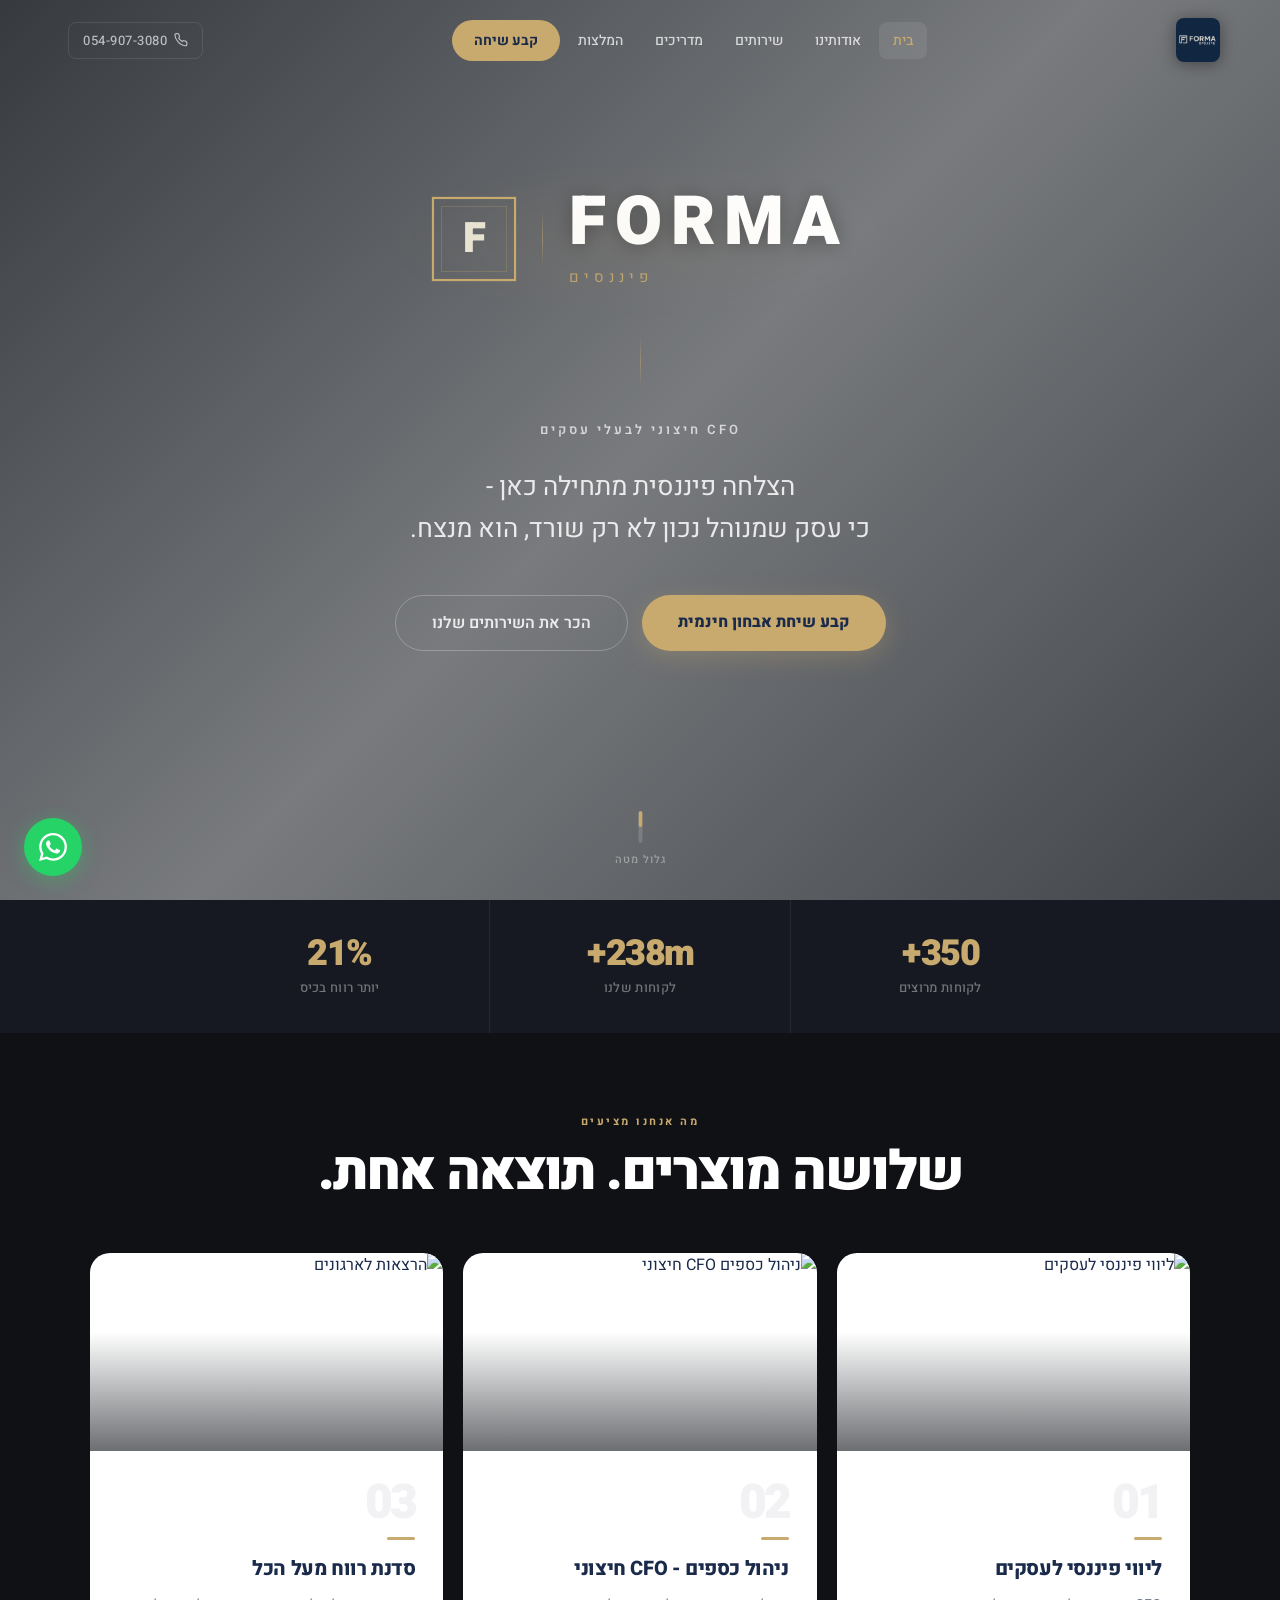
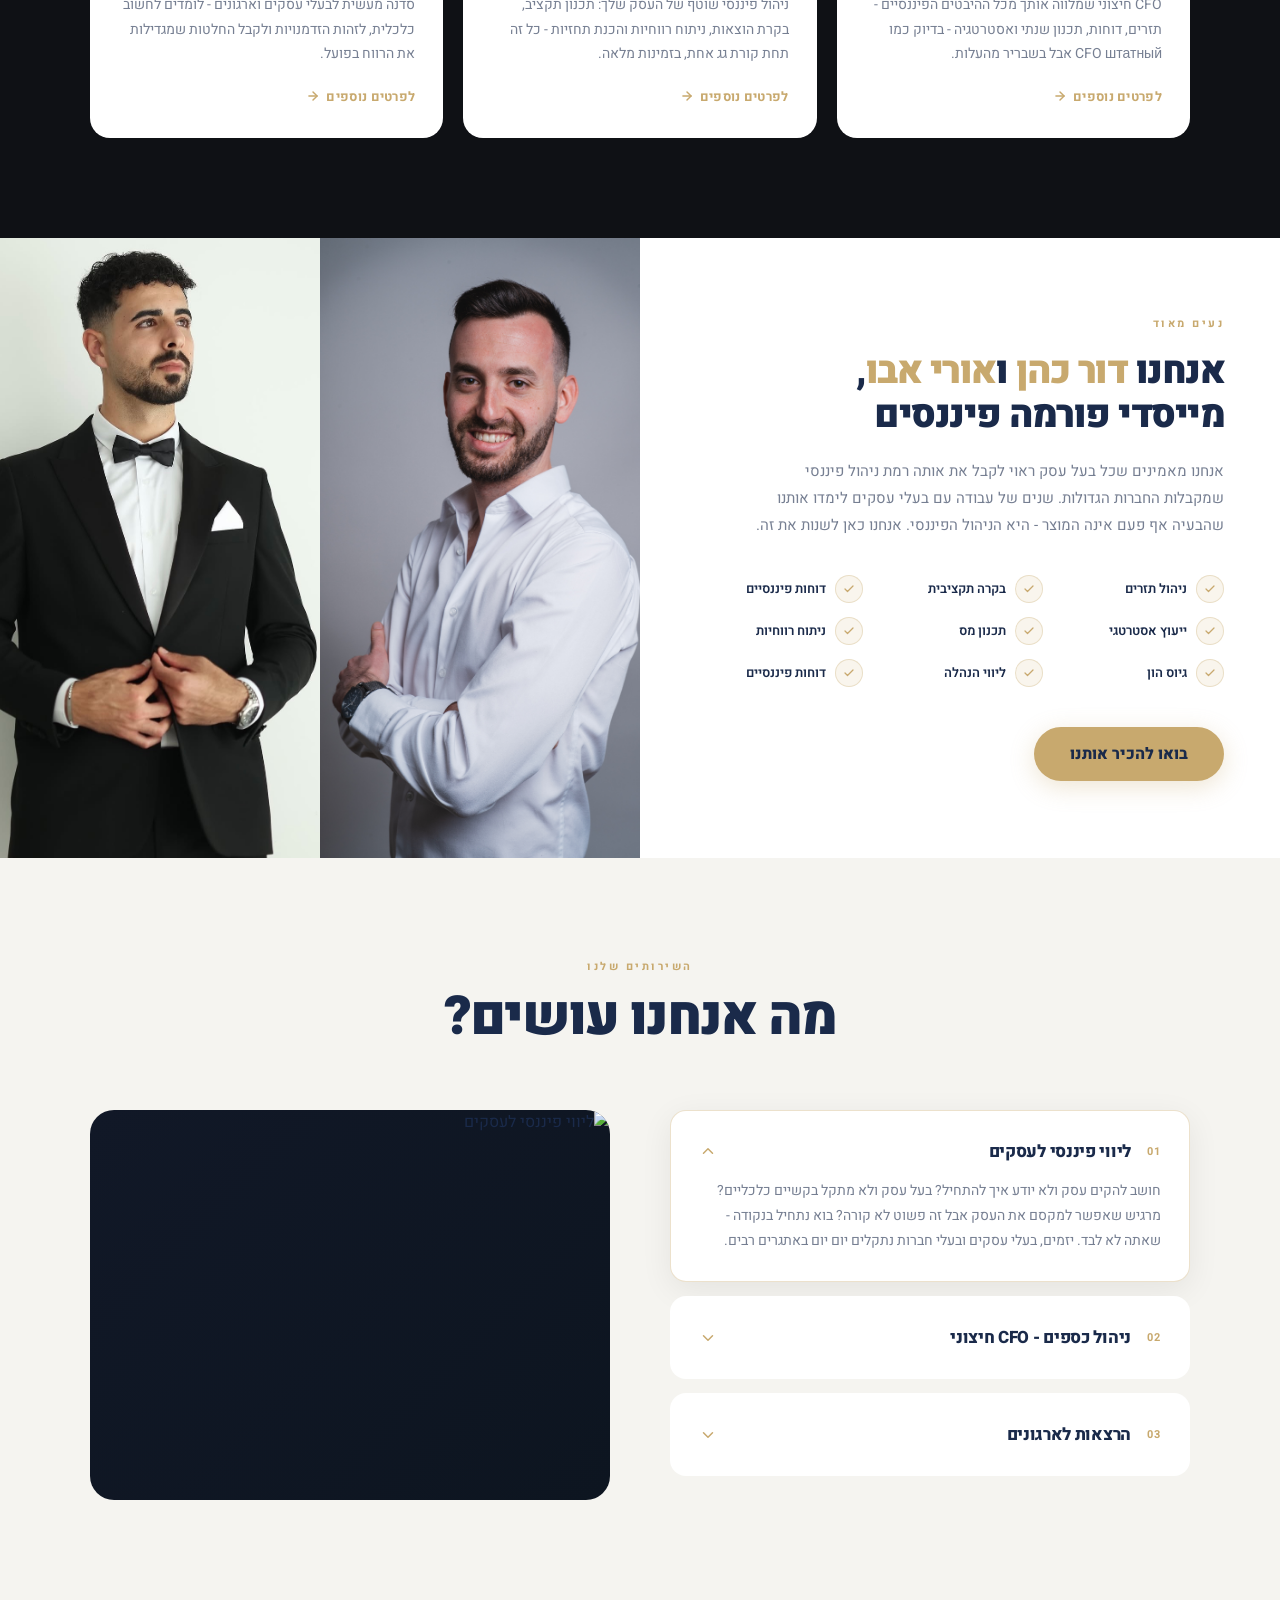
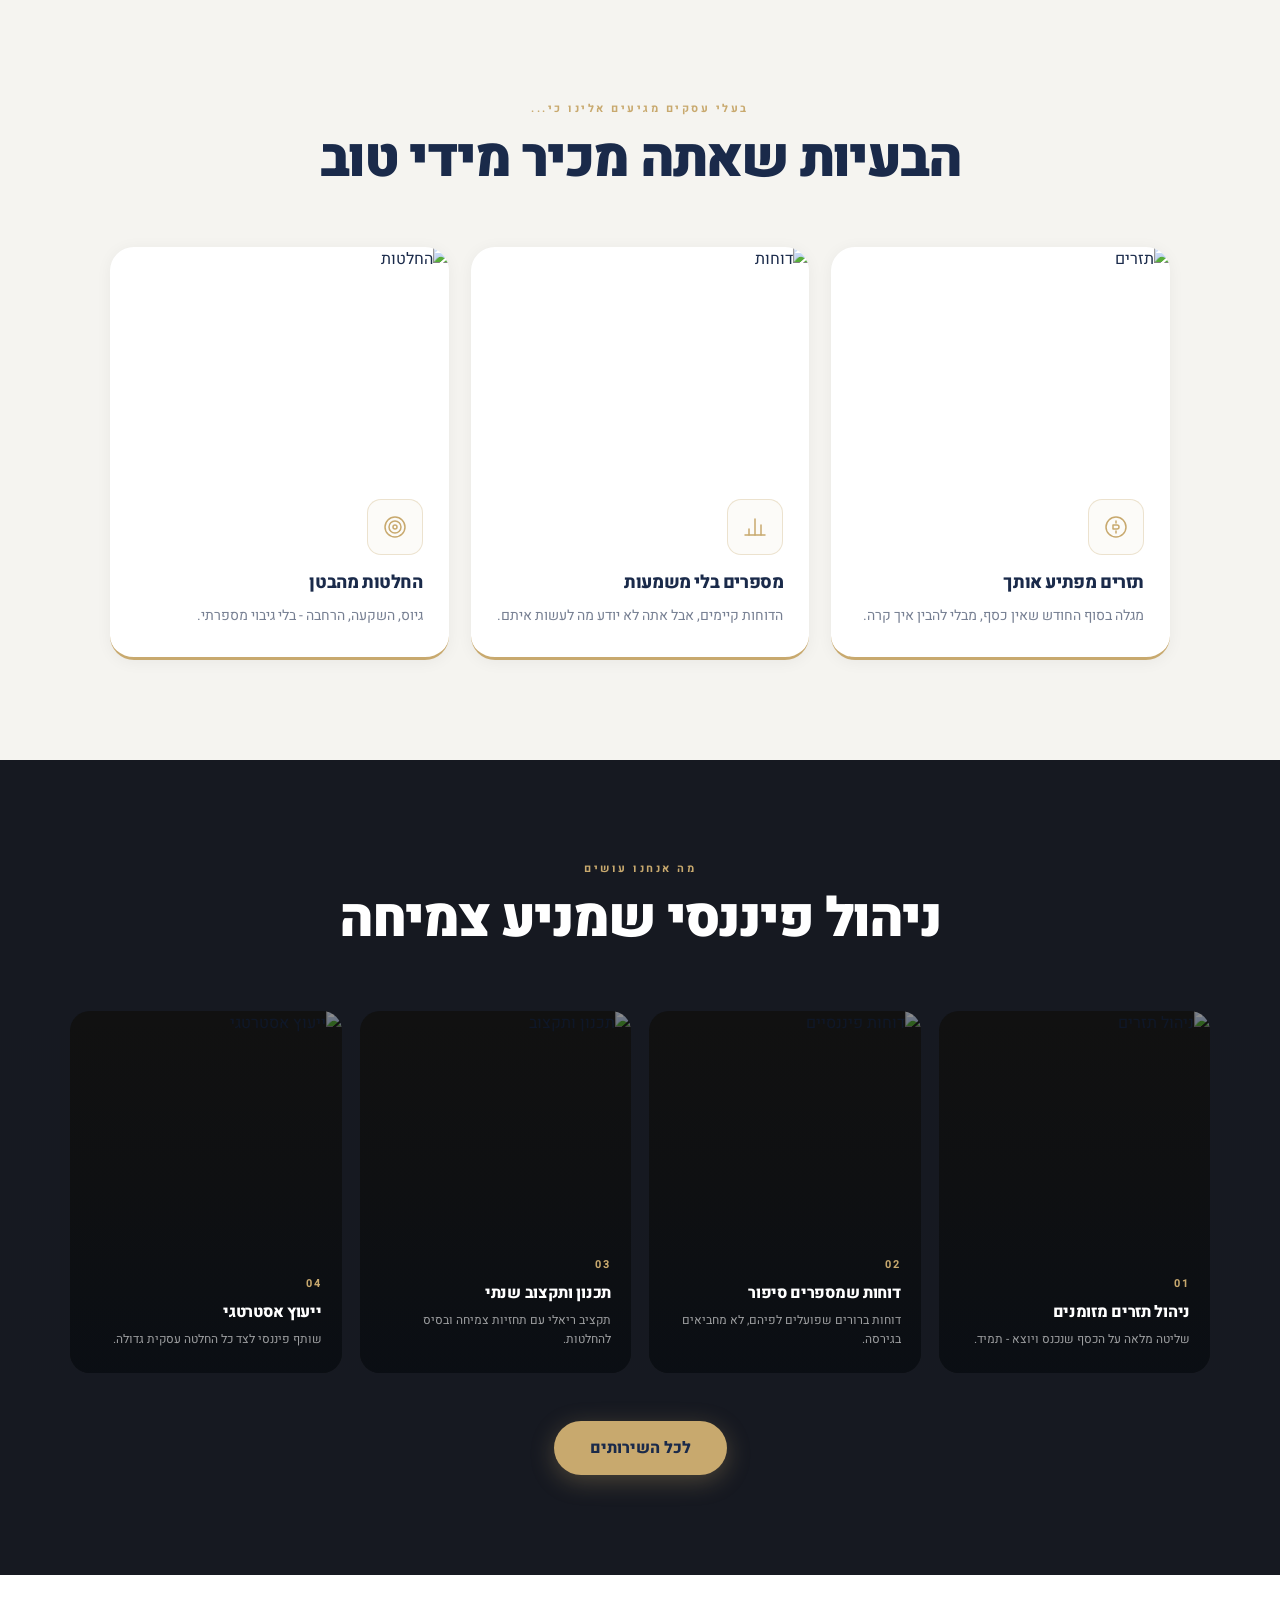
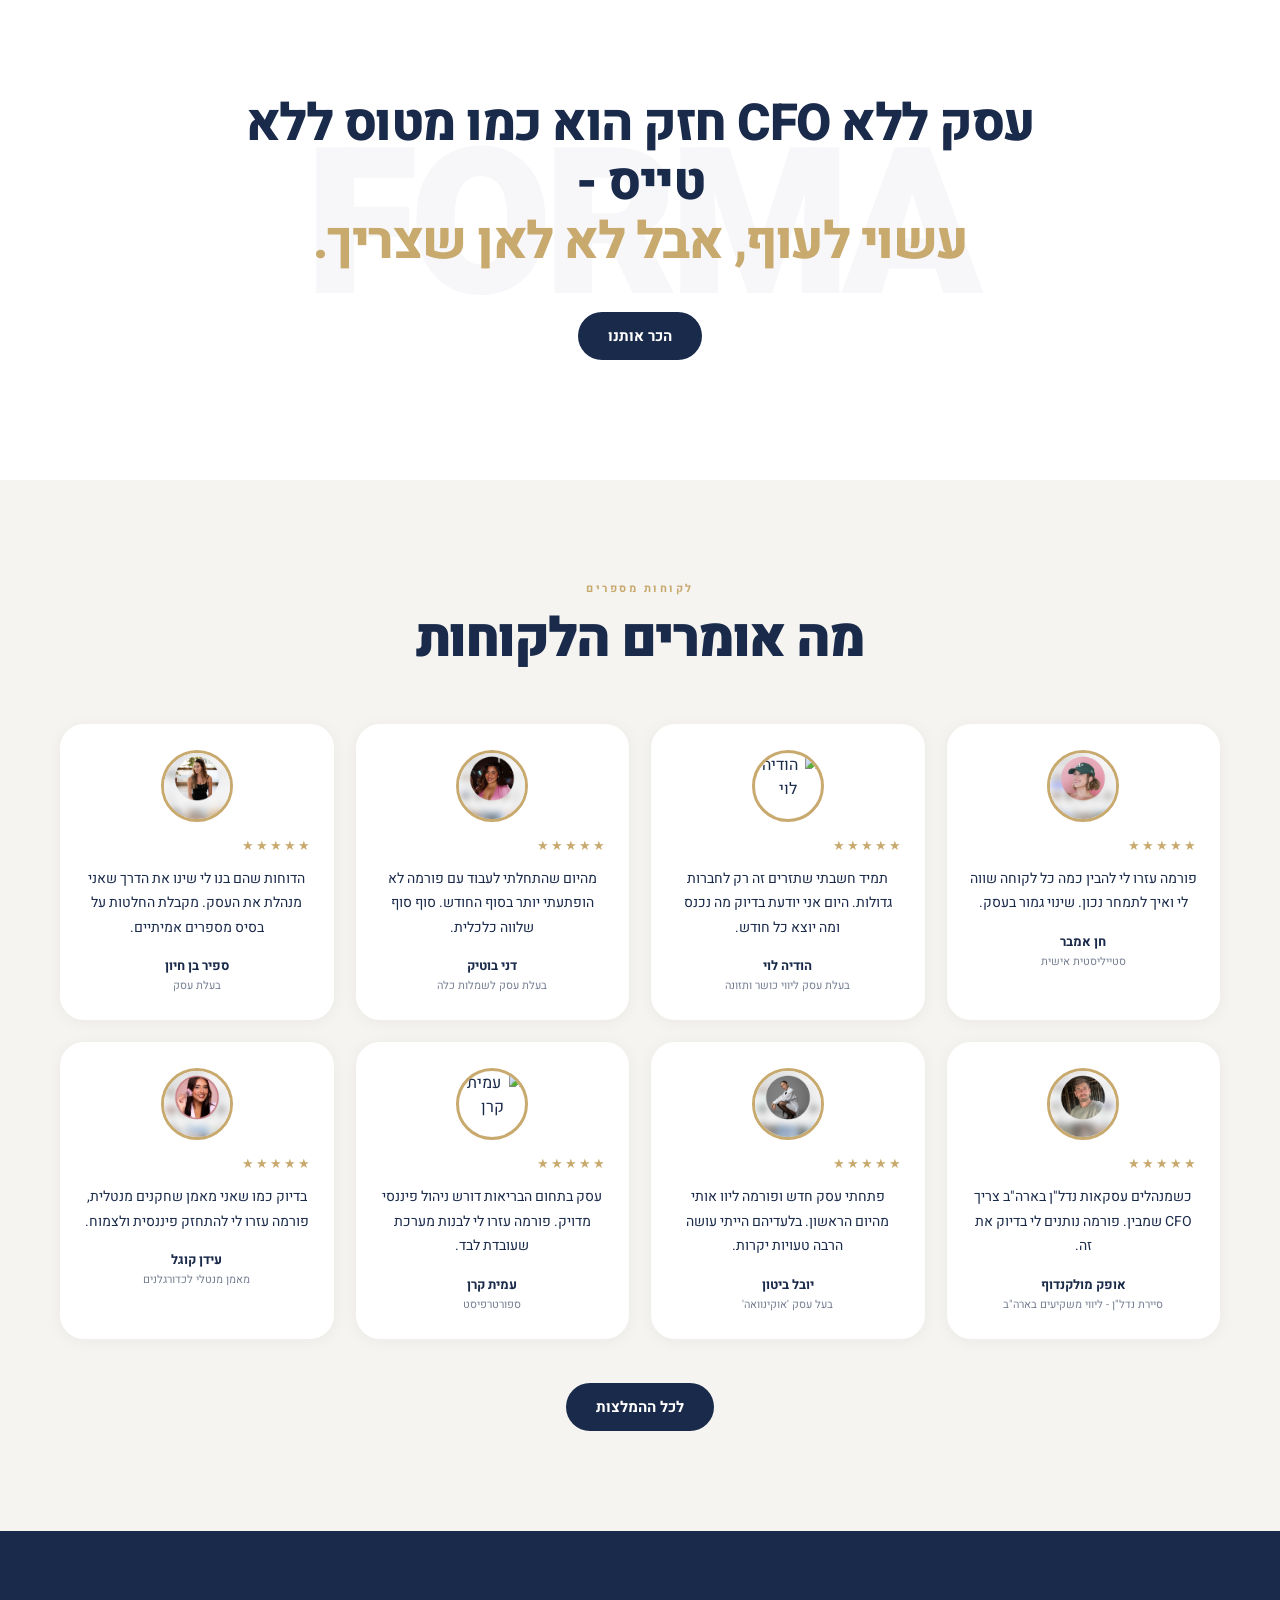
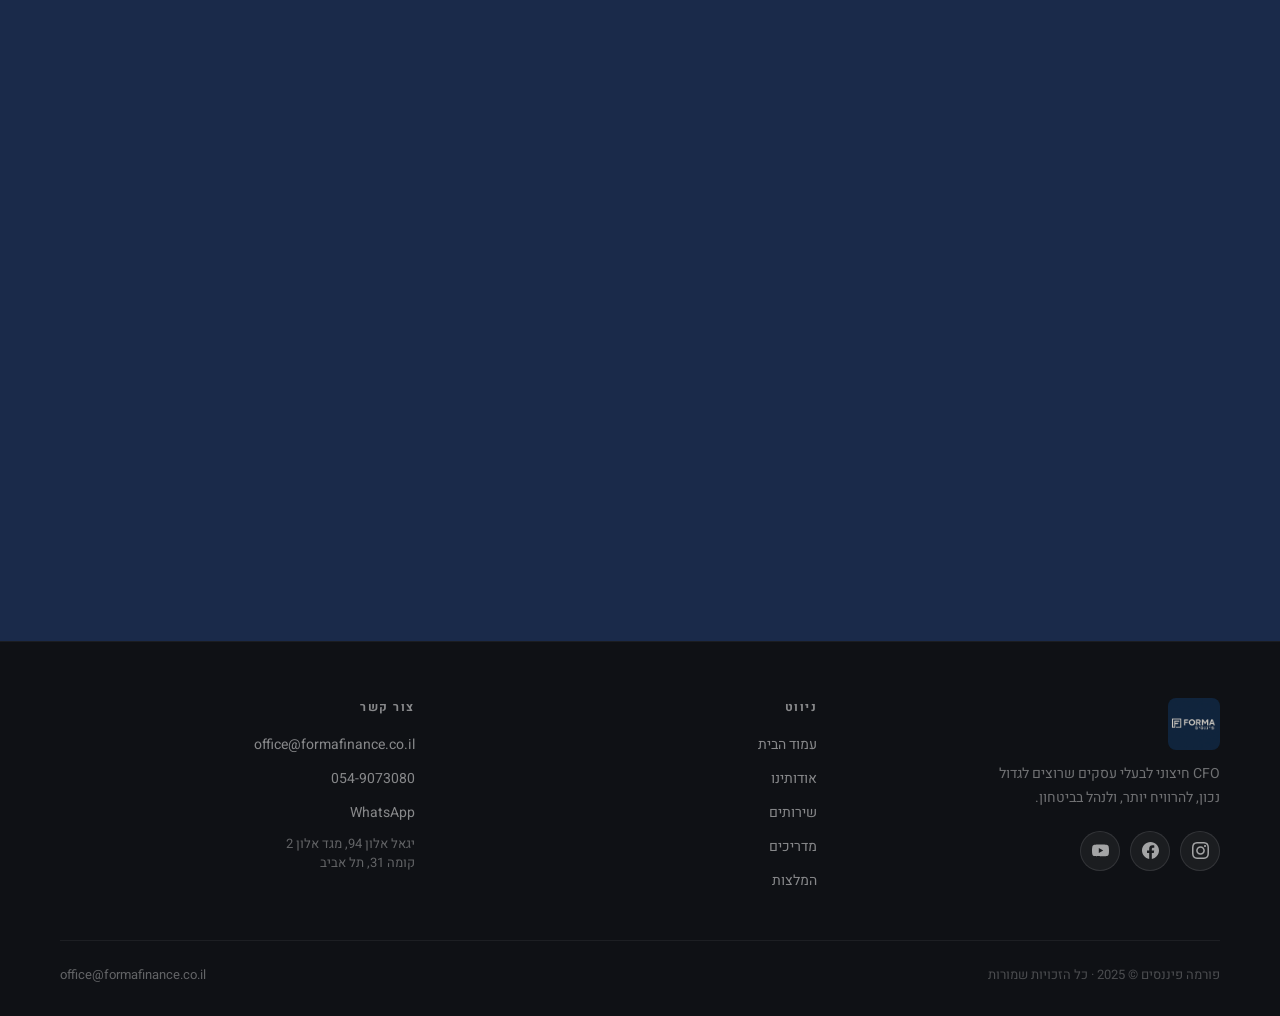
==== index.html @ 87eda462 "Add photo testimonials with real client profile pictures" ====
<!DOCTYPE html>
<html lang="he" dir="rtl">
<head>
  <meta charset="UTF-8">
  <meta name="viewport" content="width=device-width, initial-scale=1.0">
  <meta http-equiv="Cache-Control" content="no-cache, no-store, must-revalidate">
  <meta http-equiv="Pragma" content="no-cache">
  <meta http-equiv="Expires" content="0">
  <title>פורמה פיננסים | CFO חיצוני לבעלי עסקים</title>
  <link rel="preconnect" href="https://fonts.googleapis.com">
  <link rel="preconnect" href="https://fonts.gstatic.com" crossorigin>
  <link href="https://fonts.googleapis.com/css2?family=Heebo:wght@300;400;500;600;700;800;900&display=swap" rel="stylesheet">
  <link rel="stylesheet" href="style.css">
  <style>
    /* ===== HERO ===== */
    .hero {
      position: relative;
      height: 100vh;
      min-height: 700px;
      display: flex;
      flex-direction: column;
      align-items: center;
      justify-content: center;
      text-align: center;
      overflow: hidden;
    }

    .hero-bg {
      position: absolute; inset: 0; z-index: 0;
      background:
        linear-gradient(135deg, rgba(10,14,20,0.82) 0%, rgba(10,14,20,0.55) 50%, rgba(10,14,20,0.78) 100%),
        url('https://images.unsplash.com/photo-1486406146926-c627a92ad1ab?w=1920&q=80') center/cover no-repeat;
    }

    .hero-content {
      position: relative; z-index: 1;
      display: flex; flex-direction: column;
      align-items: center; gap: 0;
    }

    .hero-eyebrow {
      font-size: 13px; font-weight: 600;
      letter-spacing: 3px; text-transform: uppercase;
      color: rgba(255,255,255,0.7); margin-bottom: 28px;
    }

    /* ===== HERO BRAND LOGO ===== */
    .hero-brand {
      display: flex; align-items: center; gap: 26px;
      margin-bottom: 48px; direction: ltr;
      position: relative;
    }
    .hero-brand::before {
      content: '';
      position: absolute;
      inset: -30px -60px;
      background: radial-gradient(ellipse at 50% 50%, rgba(200,169,110,0.07) 0%, transparent 70%);
      pointer-events: none;
    }
    .hero-brand-icon {
      width: 84px; height: 84px; flex-shrink: 0;
      border: 2px solid var(--gold);
      display: flex; align-items: center; justify-content: center;
      font-family: 'Heebo', sans-serif;
      font-size: 42px; font-weight: 900;
      color: var(--cream); letter-spacing: -2px;
      position: relative;
      box-shadow: 0 0 0 1px rgba(200,169,110,0.12), inset 0 0 0 1px rgba(200,169,110,0.04);
    }
    .hero-brand-icon::after {
      content: '';
      position: absolute; inset: 7px;
      border: 1px solid rgba(200,169,110,0.25);
      pointer-events: none;
    }
    .hero-brand-sep {
      width: 1px; height: 56px;
      background: linear-gradient(to bottom, transparent, rgba(200,169,110,0.5), transparent);
      flex-shrink: 0;
    }
    .hero-brand-texts { text-align: left; }
    .hero-brand-name {
      display: block;
      font-family: 'Heebo', sans-serif;
      font-size: clamp(40px, 6vw, 68px);
      font-weight: 900; letter-spacing: 9px;
      color: var(--white); line-height: 1;
      text-shadow: 0 2px 20px rgba(0,0,0,0.3);
    }
    .hero-brand-sub {
      display: block;
      font-family: 'Heebo', sans-serif;
      font-size: clamp(12px, 1.4vw, 15px);
      font-weight: 400; letter-spacing: 5px;
      color: var(--gold); margin-top: 9px;
      text-transform: uppercase; opacity: 0.9;
    }
    .hero-divider {
      width: 1px; height: 52px;
      background: linear-gradient(to bottom, transparent, rgba(200,169,110,0.45), transparent);
      margin: 0 auto 32px;
    }

    .hero-tagline {
      font-size: clamp(18px, 2.5vw, 26px);
      font-weight: 400;
      color: rgba(255,255,255,0.85);
      line-height: 1.6;
      max-width: 560px;
      margin-bottom: 44px;
    }

    .hero-btns {
      display: flex; gap: 14px; justify-content: center; flex-wrap: wrap;
      margin-bottom: 60px;
    }

    .hero-social {
      display: flex; gap: 16px; align-items: center;
    }

    .hero-social a {
      width: 46px; height: 46px; border-radius: 50%;
      background: rgba(255,255,255,0.1);
      border: 1px solid rgba(255,255,255,0.2);
      backdrop-filter: blur(8px);
      display: flex; align-items: center; justify-content: center;
      color: var(--white); font-size: 20px; text-decoration: none;
      transition: background 0.2s, border-color 0.2s, transform 0.2s;
    }

    .hero-social a:hover {
      background: rgba(200,169,110,0.25);
      border-color: var(--gold);
      color: var(--gold);
      transform: scale(1.1);
    }

    .hero-scroll {
      position: absolute; bottom: 32px; left: 50%; transform: translateX(-50%);
      z-index: 1; display: flex; flex-direction: column; align-items: center; gap: 8px;
    }

    .hero-scroll span { font-size: 11px; font-weight: 500; color: rgba(255,255,255,0.4); letter-spacing: 1px; }

    .scroll-dot {
      width: 4px; height: 32px;
      border-radius: 2px;
      background: rgba(255,255,255,0.15);
      position: relative; overflow: hidden;
    }

    .scroll-dot::after {
      content: '';
      position: absolute; top: 0; left: 0; right: 0;
      height: 50%; background: var(--gold);
      border-radius: 2px;
      animation: scrollAnim 2s ease-in-out infinite;
    }

    @keyframes scrollAnim {
      0% { transform: translateY(-100%); }
      100% { transform: translateY(200%); }
    }

    /* ===== STATS BAR ===== */
    .stats-bar {
      background: var(--dark2);
      padding: 0 60px;
    }

    .stats-inner {
      max-width: 900px; margin: 0 auto;
      display: flex;
      border-top: none;
    }

    .stat-block {
      flex: 1; text-align: center;
      padding: 36px 24px;
      border-left: 1px solid rgba(255,255,255,0.07);
    }

    .stat-block:last-child { border-left: none; }

    .stat-num {
      font-size: 36px; font-weight: 900;
      color: var(--gold); letter-spacing: -1.5px; line-height: 1;
      margin-bottom: 6px;
    }

    .stat-lbl {
      font-size: 13px; font-weight: 500;
      color: rgba(255,255,255,0.4); letter-spacing: 0.3px;
    }

    /* ===== PAIN POINTS ===== */
    .pain-section { background: var(--light-bg); }
    .pain-header { text-align: center; margin-bottom: 60px; }

    .pain-grid {
      display: grid; grid-template-columns: repeat(3, 1fr);
      gap: 22px; max-width: 1060px; margin: 0 auto;
    }

    .pain-card {
      background: var(--white); border-radius: var(--card-radius);
      overflow: hidden;
      border-bottom: 3px solid var(--gold);
      box-shadow: 0 2px 16px rgba(0,0,0,0.05);
      transition: transform 0.3s, box-shadow 0.3s;
    }

    .pain-card:hover { transform: translateY(-6px); box-shadow: 0 16px 50px rgba(0,0,0,0.1); }
    .pain-img { width: 100%; aspect-ratio: 3/2; overflow: hidden; }
    .pain-img img { width: 100%; height: 100%; object-fit: cover; display: block; transition: transform 0.5s; }
    .pain-card:hover .pain-img img { transform: scale(1.05); }
    .pain-body { padding: 26px 26px 28px; }
    .pain-icon { margin-bottom: 14px; }
    .pain-card h3 { font-size: 18px; font-weight: 800; color: var(--navy); margin-bottom: 8px; letter-spacing: -0.4px; }
    .pain-card p { font-size: 14px; color: var(--text-muted); line-height: 1.75; }

    /* ===== SERVICES PREVIEW ===== */
    .services-preview { background: var(--dark2); padding: 100px 60px; }

    .services-preview-header { text-align: center; margin-bottom: 64px; }

    .services-grid {
      display: grid; grid-template-columns: repeat(4, 1fr);
      gap: 18px; max-width: 1140px; margin: 0 auto 48px;
    }

    .service-card {
      border-radius: 20px; overflow: hidden;
      transition: transform 0.35s, box-shadow 0.35s;
      position: relative; background: #111;
    }
    .service-card:hover { transform: translateY(-7px); box-shadow: 0 24px 60px rgba(0,0,0,0.4); }

    .service-card-img {
      width: 100%; aspect-ratio: 3/4; overflow: hidden; position: relative;
    }
    .service-card-img img {
      width: 100%; height: 100%; object-fit: cover; display: block;
      transition: transform 0.6s ease;
      filter: brightness(0.55);
    }
    .service-card:hover .service-card-img img { transform: scale(1.06); filter: brightness(0.65); }
    .service-card-overlay {
      position: absolute; inset: 0;
      background: linear-gradient(to top, rgba(10,14,20,0.92) 0%, rgba(10,14,20,0.3) 55%, transparent 100%);
    }
    .service-card-body {
      position: absolute; bottom: 0; left: 0; right: 0;
      padding: 24px 20px;
    }
    .service-num { font-size: 11px; font-weight: 700; letter-spacing: 2px; color: var(--gold); margin-bottom: 8px; }
    .service-icon { display: none; }
    .service-card h3 { font-size: 16px; font-weight: 800; color: var(--white); letter-spacing: -0.3px; margin-bottom: 6px; }
    .service-card p { font-size: 12px; color: rgba(255,255,255,0.6); line-height: 1.6; }

    /* ===== MISSION QUOTE ===== */
    .mission { background: var(--white); padding: 120px 60px; position: relative; overflow: hidden; }

    .mission-watermark {
      position: absolute; font-size: clamp(100px, 16vw, 220px);
      font-weight: 900; color: rgba(26,42,74,0.035);
      letter-spacing: -8px; top: 50%; left: 50%;
      transform: translate(-50%, -50%);
      pointer-events: none; white-space: nowrap;
    }

    .mission-inner { position: relative; z-index: 1; max-width: 860px; margin: 0 auto; text-align: center; }
    .mission-mark { font-size: 72px; color: var(--gold); line-height: 0.6; margin-bottom: 20px; display: block; }
    .mission-text {
      font-size: clamp(26px, 4vw, 52px); font-weight: 800;
      letter-spacing: -1.5px; line-height: 1.15; color: var(--navy);
    }
    .mission-text em { font-style: normal; color: var(--gold); }
    .mission-cta { margin-top: 40px; }

    /* ===== TESTIMONIAL PREVIEW ===== */
    .testi-preview { background: var(--light-bg); padding: 100px 60px; }
    .testi-header { text-align: center; margin-bottom: 56px; }

    .testi-grid {
      display: grid; grid-template-columns: repeat(4, 1fr);
      gap: 22px; max-width: 1200px; margin: 0 auto 44px;
    }
    .testi-card {
      background: var(--white); border-radius: var(--card-radius);
      padding: 26px 22px; text-align: center;
      box-shadow: 0 2px 16px rgba(0,0,0,0.05);
      transition: transform 0.3s;
    }
    .testi-card:hover { transform: translateY(-5px); }
    .testi-avatar-img {
      width: 72px; height: 72px; border-radius: 50%; object-fit: cover;
      margin: 0 auto 14px; display: block;
      border: 3px solid var(--gold);
    }
    .testi-stars { font-size: 13px; letter-spacing: 2px; margin-bottom: 12px; color: var(--gold); }
    .testi-text { font-size: 14px; color: var(--navy); line-height: 1.75; margin-bottom: 16px; }
    .testi-name { font-size: 13px; font-weight: 700; color: var(--navy); }
    .testi-role { font-size: 11px; color: var(--text-muted); margin-top: 2px; }

    @media (max-width: 900px) { .testi-grid { grid-template-columns: repeat(2, 1fr); } }
    @media (max-width: 500px) { .testi-grid { grid-template-columns: 1fr; } }

    /* ===== FINAL CTA ===== */
    .cta-bar {
      background: var(--navy); padding: 80px 60px;
      text-align: center; position: relative; overflow: hidden;
    }
    .cta-bar::before {
      content: '';
      position: absolute; inset: 0;
      background: radial-gradient(ellipse at 50% 50%, rgba(200,169,110,0.06) 0%, transparent 70%);
    }
    .cta-bar h2 {
      font-size: clamp(28px, 4.5vw, 52px); font-weight: 900;
      letter-spacing: -2px; color: var(--white);
      margin-bottom: 14px; position: relative; z-index: 1;
    }
    .cta-bar p {
      font-size: 17px; color: rgba(255,255,255,0.6);
      margin-bottom: 36px; position: relative; z-index: 1;
    }
    .cta-bar .btn-gold { position: relative; z-index: 1; }

    /* ===== CONTACT SECTION ===== */
    .contact-section {
      background: var(--navy);
      padding: 100px 60px;
    }

    .contact-inner {
      max-width: 1100px; margin: 0 auto;
      display: grid; grid-template-columns: 1fr 1fr;
      gap: 60px; align-items: start;
    }

    .contact-form-card {
      background: var(--white);
      border-radius: var(--card-radius);
      padding: 44px 40px;
      box-shadow: 0 20px 60px rgba(0,0,0,0.25);
    }

    .contact-form { display: flex; flex-direction: column; gap: 14px; }

    .cf-row-two { display: grid; grid-template-columns: 1fr 1fr; gap: 14px; }

    .cf-field input,
    .cf-field select,
    .cf-field textarea {
      width: 100%; padding: 14px 16px;
      border: 1.5px solid #e0ddd5;
      border-radius: 10px;
      font-family: 'Heebo', sans-serif;
      font-size: 15px; color: var(--navy);
      background: #fafaf8;
      outline: none;
      transition: border-color 0.2s, box-shadow 0.2s;
      box-sizing: border-box;
    }

    .cf-field input:focus,
    .cf-field select:focus,
    .cf-field textarea:focus {
      border-color: var(--gold);
      box-shadow: 0 0 0 3px rgba(200,169,110,0.15);
    }

    .cf-field textarea { resize: vertical; }

    .cf-submit {
      background: var(--gold); color: var(--white);
      border: none; border-radius: var(--btn-radius);
      padding: 15px 32px; font-family: 'Heebo', sans-serif;
      font-size: 16px; font-weight: 700; cursor: pointer;
      transition: background 0.2s, transform 0.15s;
      letter-spacing: 0.3px;
    }

    .cf-submit:hover { background: #b8955a; transform: translateY(-1px); }

    .cf-checkbox {
      display: flex; gap: 10px; align-items: flex-start;
      font-size: 12px; color: #888; line-height: 1.55; cursor: pointer;
    }

    .cf-checkbox input { margin-top: 3px; flex-shrink: 0; accent-color: var(--gold); }

    /* right column */
    .contact-info-col { padding-top: 12px; }

    .contact-big-title {
      font-size: clamp(40px, 5vw, 64px); font-weight: 900;
      color: var(--white); letter-spacing: -2px;
      line-height: 1.05; margin-bottom: 20px;
    }

    .contact-big-sub {
      font-size: 17px; color: rgba(255,255,255,0.65);
      line-height: 1.7; margin-bottom: 44px;
    }

    .contact-big-sub strong { color: var(--cream); }

    .contact-items { display: flex; flex-direction: column; gap: 22px; }

    .contact-item { display: flex; gap: 16px; align-items: center; }

    .contact-item-icon {
      width: 48px; height: 48px; border-radius: 50%;
      background: rgba(200,169,110,0.15);
      border: 1.5px solid rgba(200,169,110,0.35);
      display: flex; align-items: center; justify-content: center;
      color: var(--gold); flex-shrink: 0;
    }

    .contact-item-label {
      font-size: 12px; font-weight: 600; color: rgba(255,255,255,0.4);
      letter-spacing: 0.5px; text-transform: uppercase; margin-bottom: 2px;
    }

    .contact-item-value {
      font-size: 15px; color: var(--cream);
      text-decoration: none; font-weight: 500;
      transition: color 0.2s;
    }

    .contact-item-value:hover { color: var(--gold); }

    /* ===== PRODUCTS CARDS ===== */
    .products-section {
      background: var(--dark);
      padding: 80px 60px 100px;
    }
    .products-header { text-align: center; margin-bottom: 52px; }
    .products-grid {
      display: grid; grid-template-columns: repeat(3, 1fr);
      gap: 20px; max-width: 1100px; margin: 0 auto;
    }
    .product-card {
      background: var(--white); border-radius: 20px;
      overflow: hidden; position: relative;
      transition: transform 0.3s, box-shadow 0.3s;
      display: flex; flex-direction: column;
    }
    .product-card:hover { transform: translateY(-8px); box-shadow: 0 28px 64px rgba(0,0,0,0.2); }
    .product-img {
      width: 100%; aspect-ratio: 16/9; overflow: hidden; position: relative;
    }
    .product-img img {
      width: 100%; height: 100%; object-fit: cover; display: block;
      transition: transform 0.5s ease;
    }
    .product-card:hover .product-img img { transform: scale(1.05); }
    .product-img-overlay {
      position: absolute; inset: 0;
      background: linear-gradient(to bottom, transparent 40%, rgba(10,14,20,0.6) 100%);
    }
    .product-content { padding: 28px 28px 32px; display: flex; flex-direction: column; flex: 1; }
    .product-num {
      font-size: 48px; font-weight: 900; letter-spacing: -3px;
      color: rgba(26,42,74,0.06); line-height: 1; margin-bottom: 10px;
    }
    .product-bar { width: 28px; height: 3px; background: var(--gold); border-radius: 2px; margin-bottom: 16px; }
    .product-card h3 {
      font-size: 20px; font-weight: 800; color: var(--navy);
      letter-spacing: -0.4px; margin-bottom: 12px; line-height: 1.25;
    }
    .product-card p { font-size: 14px; color: var(--text-muted); line-height: 1.75; flex: 1; }
    .product-arrow {
      display: inline-flex; align-items: center; gap: 6px;
      color: var(--gold); font-size: 13px; font-weight: 700;
      margin-top: 20px; text-decoration: none; letter-spacing: 0.3px;
      transition: gap 0.2s;
    }
    .product-arrow:hover { gap: 10px; }

    /* ===== FOUNDERS INTRO ===== */
    .founders-intro {
      background: var(--dark2);
      display: grid; grid-template-columns: 1fr 1fr;
      min-height: 620px;
    }
    .founders-intro-panel {
      background: var(--white);
      padding: 72px 56px;
      display: flex; flex-direction: column; justify-content: center;
    }
    .founders-intro-eyebrow {
      font-size: 11px; font-weight: 700; letter-spacing: 2.5px;
      text-transform: uppercase; color: var(--gold); margin-bottom: 18px;
    }
    .founders-intro-title {
      font-size: clamp(24px, 3vw, 38px); font-weight: 900;
      letter-spacing: -1.5px; line-height: 1.15; color: var(--navy);
      margin-bottom: 20px;
    }
    .founders-intro-title em { font-style: normal; color: var(--gold); }
    .founders-intro-desc {
      font-size: 15px; color: var(--text-muted); line-height: 1.8;
      margin-bottom: 36px; max-width: 480px;
    }
    .founders-features {
      display: grid; grid-template-columns: repeat(3, 1fr);
      gap: 14px; margin-bottom: 40px;
    }
    .founders-feat {
      display: flex; align-items: center; gap: 9px;
      font-size: 13px; font-weight: 600; color: var(--navy);
    }
    .founders-feat-dot {
      width: 28px; height: 28px; border-radius: 50%; flex-shrink: 0;
      background: rgba(200,169,110,0.12);
      border: 1px solid rgba(200,169,110,0.3);
      display: flex; align-items: center; justify-content: center;
      color: var(--gold);
    }
    .founders-photos-side {
      display: grid; grid-template-columns: 1fr 1fr;
      overflow: hidden;
    }
    .founders-photos-side img {
      width: 100%; height: 100%; object-fit: cover; object-position: center top;
      display: block;
    }

    /* ===== WHAT WE DO ===== */
    .wwd-section {
      background: var(--light-bg);
      padding: 100px 60px;
    }
    .wwd-header { text-align: center; margin-bottom: 64px; }
    .wwd-inner {
      display: grid; grid-template-columns: 1fr 1fr;
      gap: 60px; max-width: 1100px; margin: 0 auto;
      align-items: start;
    }
    .wwd-cards { display: flex; flex-direction: column; gap: 14px; }
    .wwd-card {
      background: var(--white); border-radius: 16px;
      padding: 28px 28px; cursor: pointer;
      border: 1.5px solid transparent;
      transition: border-color 0.25s, box-shadow 0.25s, background 0.25s;
    }
    .wwd-card.active {
      border-color: rgba(200,169,110,0.35);
      box-shadow: 0 8px 32px rgba(0,0,0,0.07);
    }
    .wwd-card-header {
      display: flex; align-items: center; justify-content: space-between;
      gap: 16px;
    }
    .wwd-card-num { font-size: 11px; font-weight: 700; color: var(--gold); letter-spacing: 1px; }
    .wwd-card-title {
      font-size: 17px; font-weight: 800; color: var(--navy);
      letter-spacing: -0.3px; flex: 1;
    }
    .wwd-card-chevron {
      color: var(--gold); transition: transform 0.25s; flex-shrink: 0;
    }
    .wwd-card.active .wwd-card-chevron { transform: rotate(180deg); }
    .wwd-card-body {
      font-size: 14px; color: var(--text-muted); line-height: 1.8;
      max-height: 0; overflow: hidden;
      transition: max-height 0.35s ease, margin-top 0.25s;
    }
    .wwd-card.active .wwd-card-body { max-height: 200px; margin-top: 14px; }
    .wwd-image-side { position: sticky; top: 100px; }
    .wwd-img-wrap {
      border-radius: 24px; overflow: hidden; aspect-ratio: 4/3;
      background: linear-gradient(135deg, #111827 0%, #0d1520 100%);
    }
    .wwd-img-wrap img { width: 100%; height: 100%; object-fit: cover; display: none; position: absolute; top: 0; left: 0; }
    .wwd-img-wrap { position: relative; }
    .wwd-img-wrap .wwd-img-active { display: block; }

    /* ===== RESPONSIVE ===== */
    @media (max-width: 1024px) {
      .services-grid { grid-template-columns: repeat(2, 1fr); }
      .service-card-img { aspect-ratio: 4/3; }
    }
    @media (max-width: 900px) {
      .products-grid { grid-template-columns: 1fr; max-width: 480px; margin: 0 auto; }
      .products-section { padding: 60px 20px 80px; }
      .founders-intro { grid-template-columns: 1fr; }
      .founders-intro-panel { padding: 56px 24px; }
      .founders-photos-side { height: 340px; }
      .founders-features { grid-template-columns: repeat(2, 1fr); }
      .wwd-inner { grid-template-columns: 1fr; }
      .wwd-image-side { display: none; }
      .wwd-section { padding: 72px 20px; }
      .pain-grid, .testi-grid { grid-template-columns: 1fr; max-width: 480px; margin: 0 auto; }
      .stats-inner { flex-direction: column; }
      .stat-block { border-left: none; border-bottom: 1px solid rgba(255,255,255,0.07); }
      .stat-block:last-child { border-bottom: none; }
      .stats-bar { padding: 0 20px; }
      .services-preview { padding: 72px 20px; }
      .services-grid { grid-template-columns: repeat(2, 1fr); max-width: 100%; margin: 0 0 40px; }
      .hero-btns { flex-direction: column; align-items: center; }
      .btn-gold, .btn-outline { width: 100%; max-width: 300px; text-align: center; }
      .contact-inner { grid-template-columns: 1fr; gap: 40px; }
      .contact-info-col { order: -1; padding-top: 0; }
      .contact-form-card { padding: 32px 24px; }
      .cf-row-two { grid-template-columns: 1fr; }
      .contact-section { padding: 72px 20px; }
      .mission { padding: 80px 20px; }
    }
    @media (max-width: 600px) {
      .services-grid { grid-template-columns: 1fr; }
      .hero-social { gap: 10px; }
      .hero-social a { width: 40px; height: 40px; font-size: 16px; }
      .hero-tagline { font-size: 16px; padding: 0 8px; }
      .stat-num { font-size: 28px; }
      .contact-big-title { font-size: 36px; }
    }
  </style>
</head>
<body data-page="home">

  <!-- NAVBAR -->
  <nav class="navbar" id="navbar">
    <a href="index.html" class="nav-logo">
      <img src="images/logo.png" alt="פורמה פיננסים" class="nav-logo-img">
    </a>
    <ul class="nav-links">
      <li><a href="index.html" class="active">בית</a></li>
      <li><a href="about.html">אודותינו</a></li>
      <li><a href="services.html">שירותים</a></li>
      <li><a href="guides.html">מדריכים</a></li>
      <li><a href="testimonials.html">המלצות</a></li>
      <li><a href="index.html#contact" class="nav-cta">קבע שיחה</a></li>
    </ul>
    <div class="nav-right">
      <a href="tel:0549073080" class="nav-phone">
        <svg width="14" height="14" viewBox="0 0 24 24" fill="none" stroke="currentColor" stroke-width="2" stroke-linecap="round" stroke-linejoin="round"><path d="M22 16.92v3a2 2 0 0 1-2.18 2 19.79 19.79 0 0 1-8.63-3.07A19.5 19.5 0 0 1 4.69 12a19.79 19.79 0 0 1-3.07-8.67A2 2 0 0 1 3.6 1.21h3a2 2 0 0 1 2 1.72c.127.96.361 1.903.7 2.81a2 2 0 0 1-.45 2.11L7.91 8.69a16 16 0 0 0 6 6l.96-.96a2 2 0 0 1 2.11-.45c.907.339 1.85.573 2.81.7a2 2 0 0 1 1.72 2.02z"/></svg>
        054-907-3080
      </a>
    </div>
    <button class="nav-burger" id="navBurger" aria-label="פתח תפריט">
      <span></span><span></span><span></span>
    </button>
  </nav>

  <!-- HERO -->
  <div class="hero">
    <div class="hero-bg"></div>
    <div class="hero-content">
      <div class="hero-brand">
        <div class="hero-brand-icon">F</div>
        <div class="hero-brand-sep"></div>
        <div class="hero-brand-texts">
          <span class="hero-brand-name">FORMA</span>
          <span class="hero-brand-sub">פיננסים</span>
        </div>
      </div>
      <div class="hero-divider"></div>
      <div class="hero-eyebrow">CFO חיצוני לבעלי עסקים</div>
      <p class="hero-tagline">הצלחה פיננסית מתחילה כאן -<br>כי עסק שמנוהל נכון לא רק שורד, הוא מנצח.</p>
      <div class="hero-btns">
        <a href="index.html#contact" class="btn-gold">קבע שיחת אבחון חינמית</a>
        <a href="services.html" class="btn-outline">הכר את השירותים שלנו</a>
      </div>
    </div>
    <div class="hero-scroll">
      <div class="scroll-dot"></div>
      <span>גלול מטה</span>
    </div>
  </div>

  <!-- STATS BAR -->
  <div class="stats-bar">
    <div class="stats-inner">
      <div class="stat-block reveal">
        <div class="stat-num">350+</div>
        <div class="stat-lbl">לקוחות מרוצים</div>
      </div>
      <div class="stat-block reveal">
        <div class="stat-num">238m+</div>
        <div class="stat-lbl">לקוחות שלנו</div>
      </div>
      <div class="stat-block reveal">
        <div class="stat-num">21%</div>
        <div class="stat-lbl">יותר רווח בכיס</div>
      </div>
    </div>
  </div>

  <!-- PRODUCTS -->
  <section class="products-section">
    <div class="products-header reveal">
      <div class="section-eyebrow section-center" style="color:var(--gold);">מה אנחנו מציעים</div>
      <h2 class="section-title light section-center">שלושה מוצרים. תוצאה אחת.</h2>
    </div>
    <div class="products-grid">

      <div class="product-card reveal">
        <div class="product-img">
          <img src="https://images.unsplash.com/photo-1600880292203-757bb62b4baf?w=800&q=80" alt="ליווי פיננסי לעסקים" loading="lazy">
          <div class="product-img-overlay"></div>
        </div>
        <div class="product-content">
          <div class="product-num">01</div>
          <div class="product-bar"></div>
          <h3>ליווי פיננסי לעסקים</h3>
          <p>CFO חיצוני שמלווה אותך מכל ההיבטים הפיננסיים - תזרים, דוחות, תכנון שנתי ואסטרטגיה - בדיוק כמו CFO штатный אבל בשבריר מהעלות.</p>
          <a href="services.html" class="product-arrow">לפרטים נוספים <svg width="14" height="14" viewBox="0 0 24 24" fill="none" stroke="currentColor" stroke-width="2.5" stroke-linecap="round" stroke-linejoin="round"><line x1="5" y1="12" x2="19" y2="12"/><polyline points="12 5 19 12 12 19"/></svg></a>
        </div>
      </div>

      <div class="product-card reveal">
        <div class="product-img">
          <img src="https://images.unsplash.com/photo-1554224155-6726b3ff858f?w=800&q=80" alt="ניהול כספים CFO חיצוני" loading="lazy">
          <div class="product-img-overlay"></div>
        </div>
        <div class="product-content">
          <div class="product-num">02</div>
          <div class="product-bar"></div>
          <h3>ניהול כספים - CFO חיצוני</h3>
          <p>ניהול פיננסי שוטף של העסק שלך: תכנון תקציב, בקרת הוצאות, ניתוח רווחיות והכנת תחזיות - כל זה תחת קורת גג אחת, בזמינות מלאה.</p>
          <a href="services.html" class="product-arrow">לפרטים נוספים <svg width="14" height="14" viewBox="0 0 24 24" fill="none" stroke="currentColor" stroke-width="2.5" stroke-linecap="round" stroke-linejoin="round"><line x1="5" y1="12" x2="19" y2="12"/><polyline points="12 5 19 12 12 19"/></svg></a>
        </div>
      </div>

      <div class="product-card reveal">
        <div class="product-img">
          <img src="https://images.unsplash.com/photo-1540575467063-178a50c2df87?w=800&q=80" alt="הרצאות לארגונים" loading="lazy">
          <div class="product-img-overlay"></div>
        </div>
        <div class="product-content">
          <div class="product-num">03</div>
          <div class="product-bar"></div>
          <h3>סדנת רווח מעל הכל</h3>
          <p>סדנה מעשית לבעלי עסקים וארגונים - לומדים לחשוב כלכלית, לזהות הזדמנויות ולקבל החלטות שמגדילות את הרווח בפועל.</p>
          <a href="services.html" class="product-arrow">לפרטים נוספים <svg width="14" height="14" viewBox="0 0 24 24" fill="none" stroke="currentColor" stroke-width="2.5" stroke-linecap="round" stroke-linejoin="round"><line x1="5" y1="12" x2="19" y2="12"/><polyline points="12 5 19 12 12 19"/></svg></a>
        </div>
      </div>

    </div>
  </section>

  <!-- FOUNDERS INTRO -->
  <div class="founders-intro">
    <div class="founders-intro-panel reveal">
      <div class="founders-intro-eyebrow">נעים מאוד</div>
      <h2 class="founders-intro-title">
        אנחנו <em>דור כהן</em> ו<em>אורי אבו</em>,<br>מייסדי פורמה פיננסים
      </h2>
      <p class="founders-intro-desc">
        אנחנו מאמינים שכל בעל עסק ראוי לקבל את אותה רמת ניהול פיננסי שמקבלות החברות הגדולות. שנים של עבודה עם בעלי עסקים לימדו אותנו שהבעיה אף פעם אינה המוצר - היא הניהול הפיננסי. אנחנו כאן לשנות את זה.
      </p>
      <div class="founders-features">
        <div class="founders-feat"><div class="founders-feat-dot"><svg width="12" height="12" viewBox="0 0 24 24" fill="none" stroke="currentColor" stroke-width="2.5" stroke-linecap="round" stroke-linejoin="round"><polyline points="20 6 9 17 4 12"/></svg></div>ניהול תזרים</div>
        <div class="founders-feat"><div class="founders-feat-dot"><svg width="12" height="12" viewBox="0 0 24 24" fill="none" stroke="currentColor" stroke-width="2.5" stroke-linecap="round" stroke-linejoin="round"><polyline points="20 6 9 17 4 12"/></svg></div>בקרה תקציבית</div>
        <div class="founders-feat"><div class="founders-feat-dot"><svg width="12" height="12" viewBox="0 0 24 24" fill="none" stroke="currentColor" stroke-width="2.5" stroke-linecap="round" stroke-linejoin="round"><polyline points="20 6 9 17 4 12"/></svg></div>דוחות פיננסיים</div>
        <div class="founders-feat"><div class="founders-feat-dot"><svg width="12" height="12" viewBox="0 0 24 24" fill="none" stroke="currentColor" stroke-width="2.5" stroke-linecap="round" stroke-linejoin="round"><polyline points="20 6 9 17 4 12"/></svg></div>ייעוץ אסטרטגי</div>
        <div class="founders-feat"><div class="founders-feat-dot"><svg width="12" height="12" viewBox="0 0 24 24" fill="none" stroke="currentColor" stroke-width="2.5" stroke-linecap="round" stroke-linejoin="round"><polyline points="20 6 9 17 4 12"/></svg></div>תכנון מס</div>
        <div class="founders-feat"><div class="founders-feat-dot"><svg width="12" height="12" viewBox="0 0 24 24" fill="none" stroke="currentColor" stroke-width="2.5" stroke-linecap="round" stroke-linejoin="round"><polyline points="20 6 9 17 4 12"/></svg></div>ניתוח רווחיות</div>
        <div class="founders-feat"><div class="founders-feat-dot"><svg width="12" height="12" viewBox="0 0 24 24" fill="none" stroke="currentColor" stroke-width="2.5" stroke-linecap="round" stroke-linejoin="round"><polyline points="20 6 9 17 4 12"/></svg></div>גיוס הון</div>
        <div class="founders-feat"><div class="founders-feat-dot"><svg width="12" height="12" viewBox="0 0 24 24" fill="none" stroke="currentColor" stroke-width="2.5" stroke-linecap="round" stroke-linejoin="round"><polyline points="20 6 9 17 4 12"/></svg></div>ליווי הנהלה</div>
        <div class="founders-feat"><div class="founders-feat-dot"><svg width="12" height="12" viewBox="0 0 24 24" fill="none" stroke="currentColor" stroke-width="2.5" stroke-linecap="round" stroke-linejoin="round"><polyline points="20 6 9 17 4 12"/></svg></div>דוחות פיננסיים</div>
      </div>
      <a href="about.html" class="btn-gold" style="align-self:flex-start;">בואו להכיר אותנו</a>
    </div>
    <div class="founders-photos-side">
      <img src="images/dor-cohen.jpg" alt="דור כהן">
      <img src="images/uri-partner.jpg" alt="אורי אבו">
    </div>
  </div>

  <!-- WHAT WE DO -->
  <section class="wwd-section">
    <div class="wwd-header reveal">
      <div class="section-eyebrow section-center">השירותים שלנו</div>
      <h2 class="section-title section-center">מה אנחנו עושים?</h2>
    </div>
    <div class="wwd-inner">
      <div class="wwd-cards">
        <div class="wwd-card active reveal" data-img="https://images.unsplash.com/photo-1554224155-6726b3ff858f?w=800&q=80">
          <div class="wwd-card-header">
            <span class="wwd-card-num">01</span>
            <span class="wwd-card-title">ליווי פיננסי לעסקים</span>
            <svg class="wwd-card-chevron" width="18" height="18" viewBox="0 0 24 24" fill="none" stroke="currentColor" stroke-width="2" stroke-linecap="round" stroke-linejoin="round"><polyline points="6 9 12 15 18 9"/></svg>
          </div>
          <div class="wwd-card-body">חושב להקים עסק ולא יודע איך להתחיל? בעל עסק ולא מתקל בקשיים כלכליים? מרגיש שאפשר למקסם את העסק אבל זה פשוט לא קורה? בוא נתחיל בנקודה - שאתה לא לבד. יזמים, בעלי עסקים ובעלי חברות נתקלים יום יום באתגרים רבים.</div>
        </div>
        <div class="wwd-card reveal" data-img="https://images.unsplash.com/photo-1579621970563-ebec7560ff3e?w=800&q=80&fit=crop">
          <div class="wwd-card-header">
            <span class="wwd-card-num">02</span>
            <span class="wwd-card-title">ניהול כספים - CFO חיצוני</span>
            <svg class="wwd-card-chevron" width="18" height="18" viewBox="0 0 24 24" fill="none" stroke="currentColor" stroke-width="2" stroke-linecap="round" stroke-linejoin="round"><polyline points="6 9 12 15 18 9"/></svg>
          </div>
          <div class="wwd-card-body">בחברתנו, אנו מתמחים בשיפור התהליכים בארגון ובהגשמת המטרות העסקיות שלך. אנו עובדים בשיתוף פעולה מלא על מנת להבטיח שהתהליך יתבצע בצורה הטובה ביותר ויספק לך תוצאות מניבות ביותר.</div>
        </div>
        <div class="wwd-card reveal" data-img="https://images.unsplash.com/photo-1540575467063-178a50c2df87?w=800&q=80">
          <div class="wwd-card-header">
            <span class="wwd-card-num">03</span>
            <span class="wwd-card-title">הרצאות לארגונים</span>
            <svg class="wwd-card-chevron" width="18" height="18" viewBox="0 0 24 24" fill="none" stroke="currentColor" stroke-width="2" stroke-linecap="round" stroke-linejoin="round"><polyline points="6 9 12 15 18 9"/></svg>
          </div>
          <div class="wwd-card-body">חברתנו מארגנת הרצאות מקצועיות לארגונים בנושאים פיננסיים ועסקיים. ההרצאות שלנו מותאמות לצרכי הארגון ומועברות על ידי מומחים מנוסים שמביאים ידע מעשי ותובנות מהשטח.</div>
        </div>
      </div>
      <div class="wwd-image-side reveal">
        <div class="wwd-img-wrap">
          <img class="wwd-img-item wwd-img-active" src="https://images.unsplash.com/photo-1554224155-6726b3ff858f?w=800&q=80" alt="ליווי פיננסי לעסקים">
          <img class="wwd-img-item" src="https://images.unsplash.com/photo-1454165804606-c3d57bc86b40?w=800&q=80&fit=crop" alt="ניהול כספים CFO חיצוני">
          <img class="wwd-img-item" src="https://images.unsplash.com/photo-1540575467063-178a50c2df87?w=800&q=80" alt="הרצאות לארגונים">
        </div>
      </div>
    </div>
  </section>

  <!-- PAIN POINTS -->
  <section class="pain-section">
    <div class="pain-header reveal">
      <div class="section-eyebrow">בעלי עסקים מגיעים אלינו כי...</div>
      <h2 class="section-title">הבעיות שאתה מכיר מידי טוב</h2>
    </div>
    <div class="pain-grid">
      <div class="pain-card reveal">
        <div class="pain-img"><img src="https://images.unsplash.com/photo-1541534741688-6078c6bfb5c5?w=700&q=80&fit=crop" alt="תזרים" loading="lazy"></div>
        <div class="pain-body">
          <div class="pain-icon"><svg width="24" height="24" viewBox="0 0 24 24" fill="none" stroke="currentColor" stroke-width="1.5" stroke-linecap="round" stroke-linejoin="round"><circle cx="12" cy="12" r="10"/><path d="M12 6v2m0 8v2"/><path d="M9 10h4a2 2 0 0 1 0 4H9v-4z"/></svg></div>
          <h3>תזרים מפתיע אותך</h3>
          <p>מגלה בסוף החודש שאין כסף, מבלי להבין איך קרה.</p>
        </div>
      </div>
      <div class="pain-card reveal">
        <div class="pain-img"><img src="https://images.unsplash.com/photo-1554224154-26032ffc0d07?w=700&q=80&fit=crop" alt="דוחות" loading="lazy"></div>
        <div class="pain-body">
          <div class="pain-icon"><svg width="24" height="24" viewBox="0 0 24 24" fill="none" stroke="currentColor" stroke-width="1.5" stroke-linecap="round" stroke-linejoin="round"><line x1="18" y1="20" x2="18" y2="10"/><line x1="12" y1="20" x2="12" y2="4"/><line x1="6" y1="20" x2="6" y2="14"/><line x1="2" y1="20" x2="22" y2="20"/></svg></div>
          <h3>מספרים בלי משמעות</h3>
          <p>הדוחות קיימים, אבל אתה לא יודע מה לעשות איתם.</p>
        </div>
      </div>
      <div class="pain-card reveal">
        <div class="pain-img"><img src="https://images.unsplash.com/photo-1563986768609-322da13575f3?w=700&q=80&fit=crop" alt="החלטות" loading="lazy"></div>
        <div class="pain-body">
          <div class="pain-icon"><svg width="24" height="24" viewBox="0 0 24 24" fill="none" stroke="currentColor" stroke-width="1.5" stroke-linecap="round" stroke-linejoin="round"><circle cx="12" cy="12" r="10"/><circle cx="12" cy="12" r="6"/><circle cx="12" cy="12" r="2"/></svg></div>
          <h3>החלטות מהבטן</h3>
          <p>גיוס, השקעה, הרחבה - בלי גיבוי מספרתי.</p>
        </div>
      </div>
    </div>
  </section>

  <!-- SERVICES PREVIEW -->
  <section class="services-preview">
    <div class="services-preview-header reveal">
      <div class="section-eyebrow section-center">מה אנחנו עושים</div>
      <h2 class="section-title light section-center">ניהול פיננסי שמניע צמיחה</h2>
    </div>
    <div class="services-grid">
      <div class="service-card reveal">
        <div class="service-card-img">
          <img src="https://images.unsplash.com/photo-1579621970563-ebec7560ff3e?w=600&q=80&fit=crop" alt="ניהול תזרים" loading="lazy">
          <div class="service-card-overlay"></div>
        </div>
        <div class="service-card-body">
          <div class="service-num">01</div>
          <h3>ניהול תזרים מזומנים</h3>
          <p>שליטה מלאה על הכסף שנכנס ויוצא - תמיד.</p>
        </div>
      </div>
      <div class="service-card reveal">
        <div class="service-card-img">
          <img src="https://images.unsplash.com/photo-1551288049-bebda4e38f71?w=600&q=80&fit=crop" alt="דוחות פיננסיים" loading="lazy">
          <div class="service-card-overlay"></div>
        </div>
        <div class="service-card-body">
          <div class="service-num">02</div>
          <h3>דוחות שמספרים סיפור</h3>
          <p>דוחות ברורים שפועלים לפיהם, לא מחביאים בגירסה.</p>
        </div>
      </div>
      <div class="service-card reveal">
        <div class="service-card-img">
          <img src="https://images.unsplash.com/photo-1454165804606-c3d57bc86b40?w=600&q=80&fit=crop" alt="תכנון ותקצוב" loading="lazy">
          <div class="service-card-overlay"></div>
        </div>
        <div class="service-card-body">
          <div class="service-num">03</div>
          <h3>תכנון ותקצוב שנתי</h3>
          <p>תקציב ריאלי עם תחזיות צמיחה ובסיס להחלטות.</p>
        </div>
      </div>
      <div class="service-card reveal">
        <div class="service-card-img">
          <img src="https://images.unsplash.com/photo-1600880292203-757bb62b4baf?w=600&q=80&fit=crop" alt="ייעוץ אסטרטגי" loading="lazy">
          <div class="service-card-overlay"></div>
        </div>
        <div class="service-card-body">
          <div class="service-num">04</div>
          <h3>ייעוץ אסטרטגי</h3>
          <p>שותף פיננסי לצד כל החלטה עסקית גדולה.</p>
        </div>
      </div>
    </div>
    <div style="text-align:center;">
      <a href="services.html" class="btn-gold reveal">לכל השירותים</a>
    </div>
  </section>

  <!-- MISSION QUOTE -->
  <section class="mission">
    <div class="mission-watermark">FORMA</div>
    <div class="mission-inner reveal">
      <p class="mission-text">
        עסק ללא CFO חזק הוא כמו מטוס ללא טייס -<br>
        <em>עשוי לעוף, אבל לא לאן שצריך.</em>
      </p>
      <div class="mission-cta">
        <a href="about.html" class="btn-navy">הכר אותנו</a>
      </div>
    </div>
  </section>

  <!-- TESTIMONIALS PREVIEW -->
  <section class="testi-preview">
    <div class="testi-header reveal">
      <div class="section-eyebrow section-center">לקוחות מספרים</div>
      <h2 class="section-title section-center">מה אומרים הלקוחות</h2>
    </div>
    <div class="testi-grid">

      <div class="testi-card reveal">
        <img class="testi-avatar-img" src="images/IMG_8048.PNG" alt="חן אמבר">
        <div class="testi-stars">★★★★★</div>
        <p class="testi-text">פורמה עזרו לי להבין כמה כל לקוחה שווה לי ואיך לתמחר נכון. שינוי גמור בעסק.</p>
        <div class="testi-name">חן אמבר</div>
        <div class="testi-role">סטייליסטית אישית</div>
      </div>

      <div class="testi-card reveal">
        <img class="testi-avatar-img" src="images/IMG_8049.PNG" alt="הודיה לוי">
        <div class="testi-stars">★★★★★</div>
        <p class="testi-text">תמיד חשבתי שתזרים זה רק לחברות גדולות. היום אני יודעת בדיוק מה נכנס ומה יוצא כל חודש.</p>
        <div class="testi-name">הודיה לוי</div>
        <div class="testi-role">בעלת עסק ליווי כושר ותזונה</div>
      </div>

      <div class="testi-card reveal">
        <img class="testi-avatar-img" src="images/IMG_8050.PNG" alt="דני בוטיק">
        <div class="testi-stars">★★★★★</div>
        <p class="testi-text">מהיום שהתחלתי לעבוד עם פורמה לא הופתעתי יותר בסוף החודש. סוף סוף שלווה כלכלית.</p>
        <div class="testi-name">דני בוטיק</div>
        <div class="testi-role">בעלת עסק לשמלות כלה</div>
      </div>

      <div class="testi-card reveal">
        <img class="testi-avatar-img" src="images/IMG_8051.PNG" alt="ספיר בן חיון">
        <div class="testi-stars">★★★★★</div>
        <p class="testi-text">הדוחות שהם בנו לי שינו את הדרך שאני מנהלת את העסק. מקבלת החלטות על בסיס מספרים אמיתיים.</p>
        <div class="testi-name">ספיר בן חיון</div>
        <div class="testi-role">בעלת עסק</div>
      </div>

      <div class="testi-card reveal">
        <img class="testi-avatar-img" src="images/IMG_8052.PNG" alt="אופק מולקנדוף">
        <div class="testi-stars">★★★★★</div>
        <p class="testi-text">כשמנהלים עסקאות נדל"ן בארה"ב צריך CFO שמבין. פורמה נותנים לי בדיוק את זה.</p>
        <div class="testi-name">אופק מולקנדוף</div>
        <div class="testi-role">סיירת נדל"ן - ליווי משקיעים בארה"ב</div>
      </div>

      <div class="testi-card reveal">
        <img class="testi-avatar-img" src="images/IMG_8053.PNG" alt="יובל ביטון">
        <div class="testi-stars">★★★★★</div>
        <p class="testi-text">פתחתי עסק חדש ופורמה ליוו אותי מהיום הראשון. בלעדיהם הייתי עושה הרבה טעויות יקרות.</p>
        <div class="testi-name">יובל ביטון</div>
        <div class="testi-role">בעל עסק 'אוקינוואה'</div>
      </div>

      <div class="testi-card reveal">
        <img class="testi-avatar-img" src="images/IMG_8054.PNG" alt="עמית קרן">
        <div class="testi-stars">★★★★★</div>
        <p class="testi-text">עסק בתחום הבריאות דורש ניהול פיננסי מדויק. פורמה עזרו לי לבנות מערכת שעובדת לבד.</p>
        <div class="testi-name">עמית קרן</div>
        <div class="testi-role">ספורטרפיסט</div>
      </div>

      <div class="testi-card reveal">
        <img class="testi-avatar-img" src="images/IMG_8055.PNG" alt="עידן קוגל">
        <div class="testi-stars">★★★★★</div>
        <p class="testi-text">בדיוק כמו שאני מאמן שחקנים מנטלית, פורמה עזרו לי להתחזק פיננסית ולצמוח.</p>
        <div class="testi-name">עידן קוגל</div>
        <div class="testi-role">מאמן מנטלי לכדורגלנים</div>
      </div>

    </div>
    <div style="text-align:center;">
      <a href="testimonials.html" class="btn-navy reveal">לכל ההמלצות</a>
    </div>
  </section>

  <!-- CONTACT FORM -->
  <section class="contact-section" id="contact">
    <div class="contact-inner">
      <!-- LEFT: FORM CARD -->
      <div class="contact-form-card reveal">
        <form class="contact-form" onsubmit="handleContact(event)">
          <div class="cf-row-two">
            <div class="cf-field">
              <input type="text" placeholder="שם מלא" required>
            </div>
            <div class="cf-field">
              <input type="tel" placeholder="טלפון" required>
            </div>
          </div>
          <div class="cf-field">
            <input type="email" placeholder='דוא"ל'>
          </div>
          <div class="cf-field">
            <select>
              <option value="" disabled selected>ליווי כלכלי - בחר סוג</option>
              <option>ניהול תזרים מזומנים</option>
              <option>דוחות פיננסיים</option>
              <option>תכנון ותקצוב שנתי</option>
              <option>ייעוץ אסטרטגי לצמיחה</option>
              <option>אחר</option>
            </select>
          </div>
          <div class="cf-field">
            <textarea placeholder="הודעה (אופציונלי)" rows="3"></textarea>
          </div>
          <button type="submit" class="cf-submit">שליחת פרטים ←</button>
          <label class="cf-checkbox">
            <input type="checkbox" required>
            <span>אני מאשר/ת לפורמה פיננסים ליצור איתי קשר ולשמור את הפרטים שמסרתי בהתאם למדיניות הפרטיות.</span>
          </label>
        </form>
      </div>

      <!-- RIGHT: CONTACT INFO -->
      <div class="contact-info-col reveal">
        <h2 class="contact-big-title">בואו נדבר!</h2>
        <p class="contact-big-sub">רוצים לצאת איתנו לדרך משותפת?<br><strong>השאירו פרטים בטופס ואנו ניצור אתכם קשר בהקדם.</strong></p>

        <div class="contact-items">
          <div class="contact-item">
            <div class="contact-item-icon">
              <svg width="20" height="20" viewBox="0 0 24 24" fill="currentColor"><path d="M20 4H4c-1.1 0-2 .9-2 2v12c0 1.1.9 2 2 2h16c1.1 0 2-.9 2-2V6c0-1.1-.9-2-2-2zm0 4l-8 5-8-5V6l8 5 8-5v2z"/></svg>
            </div>
            <div>
              <div class="contact-item-label">דוא"ל</div>
              <a href="mailto:office@formafinance.co.il" class="contact-item-value">office@formafinance.co.il</a>
            </div>
          </div>
          <div class="contact-item">
            <div class="contact-item-icon">
              <svg width="20" height="20" viewBox="0 0 24 24" fill="currentColor"><path d="M6.62 10.79c1.44 2.83 3.76 5.14 6.59 6.59l2.2-2.2c.27-.27.67-.36 1.02-.24 1.12.37 2.33.57 3.57.57.55 0 1 .45 1 1V20c0 .55-.45 1-1 1-9.39 0-17-7.61-17-17 0-.55.45-1 1-1h3.5c.55 0 1 .45 1 1 0 1.25.2 2.45.57 3.57.11.35.03.74-.25 1.02l-2.2 2.2z"/></svg>
            </div>
            <div>
              <div class="contact-item-label">טלפון</div>
              <a href="tel:+972549073080" class="contact-item-value">054-9073080</a>
            </div>
          </div>
          <div class="contact-item">
            <div class="contact-item-icon">
              <svg width="20" height="20" viewBox="0 0 24 24" fill="currentColor"><path d="M12 2C8.13 2 5 5.13 5 9c0 5.25 7 13 7 13s7-7.75 7-13c0-3.87-3.13-7-7-7zm0 9.5c-1.38 0-2.5-1.12-2.5-2.5s1.12-2.5 2.5-2.5 2.5 1.12 2.5 2.5-1.12 2.5-2.5 2.5z"/></svg>
            </div>
            <div>
              <div class="contact-item-label">כתובת</div>
              <span class="contact-item-value">יגאל אלון 94, מגד אלון 2, קומה 31 תל אביב</span>
            </div>
          </div>
        </div>
      </div>
    </div>
  </section>

  <!-- FOOTER -->
  <footer class="footer">
    <div class="footer-top">
      <div class="footer-brand">
        <img src="images/logo.png" alt="פורמה פיננסים" class="footer-logo-img">
        <p class="footer-desc">CFO חיצוני לבעלי עסקים שרוצים לגדול נכון, להרוויח יותר, ולנהל בביטחון.</p>
        <div class="footer-social" style="margin-top:20px;">
          <a href="https://www.instagram.com/dor.cohenn_/" target="_blank" rel="noopener" aria-label="Instagram">
            <svg width="17" height="17" viewBox="0 0 24 24" fill="currentColor"><path d="M12 2.163c3.204 0 3.584.012 4.85.07 3.252.148 4.771 1.691 4.919 4.919.058 1.265.069 1.645.069 4.849 0 3.205-.012 3.584-.069 4.849-.149 3.225-1.664 4.771-4.919 4.919-1.266.058-1.644.07-4.85.07-3.204 0-3.584-.012-4.849-.07-3.26-.149-4.771-1.699-4.919-4.92-.058-1.265-.07-1.644-.07-4.849 0-3.204.013-3.583.07-4.849.149-3.227 1.664-4.771 4.919-4.919 1.266-.057 1.645-.069 4.849-.069zm0-2.163c-3.259 0-3.667.014-4.947.072-4.358.2-6.78 2.618-6.98 6.98-.059 1.281-.073 1.689-.073 4.948 0 3.259.014 3.668.072 4.948.2 4.358 2.618 6.78 6.98 6.98 1.281.058 1.689.072 4.948.072 3.259 0 3.668-.014 4.948-.072 4.354-.2 6.782-2.618 6.979-6.98.059-1.28.073-1.689.073-4.948 0-3.259-.014-3.667-.072-4.947-.196-4.354-2.617-6.78-6.979-6.98-1.281-.059-1.69-.073-4.949-.073zm0 5.838c-3.403 0-6.162 2.759-6.162 6.162s2.759 6.163 6.162 6.163 6.162-2.759 6.162-6.163c0-3.403-2.759-6.162-6.162-6.162zm0 10.162c-2.209 0-4-1.79-4-4 0-2.209 1.791-4 4-4s4 1.791 4 4c0 2.21-1.791 4-4 4zm6.406-11.845c-.796 0-1.441.645-1.441 1.44s.645 1.44 1.441 1.44c.795 0 1.439-.645 1.439-1.44s-.644-1.44-1.439-1.44z"/></svg>
          </a>
          <a href="https://www.facebook.com/" target="_blank" rel="noopener" aria-label="Facebook">
            <svg width="17" height="17" viewBox="0 0 24 24" fill="currentColor"><path d="M24 12.073c0-6.627-5.373-12-12-12s-12 5.373-12 12c0 5.99 4.388 10.954 10.125 11.854v-8.385H7.078v-3.47h3.047V9.43c0-3.007 1.792-4.669 4.533-4.669 1.312 0 2.686.235 2.686.235v2.953H15.83c-1.491 0-1.956.925-1.956 1.874v2.25h3.328l-.532 3.47h-2.796v8.385C19.612 23.027 24 18.062 24 12.073z"/></svg>
          </a>
          <a href="https://www.youtube.com/" target="_blank" rel="noopener" aria-label="YouTube">
            <svg width="17" height="17" viewBox="0 0 24 24" fill="currentColor"><path d="M23.495 6.205a3.007 3.007 0 0 0-2.088-2.088c-1.87-.501-9.396-.501-9.396-.501s-7.507-.01-9.396.501A3.007 3.007 0 0 0 .527 6.205a31.247 31.247 0 0 0-.522 5.805 31.247 31.247 0 0 0 .522 5.783 3.007 3.007 0 0 0 2.088 2.088c1.868.502 9.396.502 9.396.502s7.506 0 9.396-.502a3.007 3.007 0 0 0 2.088-2.088 31.247 31.247 0 0 0 .5-5.783 31.247 31.247 0 0 0-.5-5.805zM9.609 15.601V8.408l6.264 3.602z"/></svg>
          </a>
        </div>
      </div>
      <div>
        <div class="footer-heading">ניווט</div>
        <ul class="footer-links">
          <li><a href="index.html">עמוד הבית</a></li>
          <li><a href="about.html">אודותינו</a></li>
          <li><a href="services.html">שירותים</a></li>
          <li><a href="guides.html">מדריכים</a></li>
          <li><a href="testimonials.html">המלצות</a></li>
        </ul>
      </div>
      <div>
        <div class="footer-heading">צור קשר</div>
        <ul class="footer-links">
          <li><a href="mailto:office@formafinance.co.il">office@formafinance.co.il</a></li>
          <li><a href="tel:+972549073080">054-9073080</a></li>
          <li><a href="https://wa.me/972549073080" target="_blank">WhatsApp</a></li>
          <li style="color:rgba(255,255,255,0.35); font-size:13px; line-height:1.5;">יגאל אלון 94, מגד אלון 2<br>קומה 31, תל אביב</li>
        </ul>
      </div>
    </div>
    <div class="footer-bottom">
      <span class="footer-copy">פורמה פיננסים © 2025 · כל הזכויות שמורות</span>
      <a href="mailto:office@formafinance.co.il" class="footer-email">office@formafinance.co.il</a>
    </div>
  </footer>

  <!-- WHATSAPP FLOAT -->
  <a href="https://wa.me/972549073080?text=שלום%2C%20אני%20מעוניין%20לשמוע%20עוד%20על%20שירותי%20פורמה%20פיננסים" class="whatsapp-float" target="_blank" rel="noopener" aria-label="WhatsApp">
    <svg width="28" height="28" viewBox="0 0 24 24" fill="white"><path d="M17.472 14.382c-.297-.149-1.758-.867-2.03-.967-.273-.099-.471-.148-.67.15-.197.297-.767.966-.94 1.164-.173.199-.347.223-.644.075-.297-.15-1.255-.463-2.39-1.475-.883-.788-1.48-1.761-1.653-2.059-.173-.297-.018-.458.13-.606.134-.133.298-.347.446-.52.149-.174.198-.298.298-.497.099-.198.05-.371-.025-.52-.075-.149-.669-1.612-.916-2.207-.242-.579-.487-.5-.669-.51-.173-.008-.371-.01-.57-.01-.198 0-.52.074-.792.372-.272.297-1.04 1.016-1.04 2.479 0 1.462 1.065 2.875 1.213 3.074.149.198 2.096 3.2 5.077 4.487.709.306 1.262.489 1.694.625.712.227 1.36.195 1.871.118.571-.085 1.758-.719 2.006-1.413.248-.694.248-1.289.173-1.413-.074-.124-.272-.198-.57-.347m-5.421 7.403h-.004a9.87 9.87 0 01-5.031-1.378l-.361-.214-3.741.982.998-3.648-.235-.374a9.86 9.86 0 01-1.51-5.26c.001-5.45 4.436-9.884 9.888-9.884 2.64 0 5.122 1.03 6.988 2.898a9.825 9.825 0 012.893 6.994c-.003 5.45-4.437 9.884-9.885 9.884m8.413-18.297A11.815 11.815 0 0012.05 0C5.495 0 .16 5.335.157 11.892c0 2.096.547 4.142 1.588 5.945L.057 24l6.305-1.654a11.882 11.882 0 005.683 1.448h.005c6.554 0 11.89-5.335 11.893-11.893a11.821 11.821 0 00-3.48-8.413z"/></svg>
  </a>

  <script>
    const navbar = document.getElementById('navbar');
    window.addEventListener('scroll', () => navbar.classList.toggle('scrolled', window.scrollY > 60));

    const observer = new IntersectionObserver((entries) => {
      entries.forEach(e => { if (e.isIntersecting) e.target.classList.add('visible'); });
    }, { threshold: 0.08, rootMargin: '0px 0px -30px 0px' });
    document.querySelectorAll('.reveal').forEach(el => observer.observe(el));

    function handleContact(e) {
      e.preventDefault();
      const form = e.target;
      const name = form.querySelector('input[type="text"]').value;
      const phone = form.querySelector('input[type="tel"]').value;
      const email = form.querySelector('input[type="email"]').value;
      const service = form.querySelector('select').value;
      const message = form.querySelector('textarea').value;
      const subject = encodeURIComponent('פנייה חדשה מהאתר - ' + name);
      const body = encodeURIComponent(
        'שם: ' + name + '\n' +
        'טלפון: ' + phone + '\n' +
        'דוא"ל: ' + email + '\n' +
        'סוג ליווי: ' + (service || 'לא נבחר') + '\n' +
        'הודעה: ' + (message || '-')
      );
      window.location.href = 'mailto:office@formafinance.co.il?subject=' + subject + '&body=' + body;
      form.reset();
    }

    // What we do accordion
    const wwdCards = document.querySelectorAll('.wwd-card');
    const wwdImgs = document.querySelectorAll('.wwd-img-item');
    wwdCards.forEach((card, idx) => {
      card.addEventListener('click', () => {
        wwdCards.forEach(c => c.classList.remove('active'));
        card.classList.add('active');
        wwdImgs.forEach(img => img.classList.remove('wwd-img-active'));
        if (wwdImgs[idx]) wwdImgs[idx].classList.add('wwd-img-active');
      });
    });

    document.getElementById('navBurger').addEventListener('click', () => {
      document.getElementById('navbar').classList.toggle('menu-open');
      document.body.style.overflow = document.getElementById('navbar').classList.contains('menu-open') ? 'hidden' : '';
    });
    document.querySelectorAll('.nav-links a').forEach(a => {
      a.addEventListener('click', () => {
        document.getElementById('navbar').classList.remove('menu-open');
        document.body.style.overflow = '';
      });
    });
  </script>
</body>
</html>
---- style.css ----
/* ===== FORMA FINANCE - SHARED STYLES ===== */
*, *::before, *::after { box-sizing: border-box; margin: 0; padding: 0; }

:root {
  --navy: #1A2A4A;
  --dark: #0f1115;
  --dark2: #161921;
  --cream: #E8E2D0;
  --gold: #C8A96E;
  --gold-hover: #d9be84;
  --gold-faint: rgba(200,169,110,0.12);
  --white: #ffffff;
  --light-bg: #f5f4f0;
  --text-muted: rgba(26,42,74,0.6);
  --card-radius: 24px;
  --btn-radius: 9999px;
}

html { scroll-behavior: smooth; }
body { font-family: 'Heebo', sans-serif; direction: rtl; background: var(--white); color: var(--navy); overflow-x: hidden; }

/* ===== NAVBAR ===== */
.navbar {
  position: fixed; top: 0; right: 0; left: 0; z-index: 200;
  padding: 18px 60px;
  display: flex; align-items: center; justify-content: space-between;
  transition: background 0.35s, box-shadow 0.35s, padding 0.35s;
  background: transparent;
}
.navbar.scrolled {
  background: rgba(15,17,21,0.97);
  backdrop-filter: blur(16px);
  box-shadow: 0 1px 0 rgba(255,255,255,0.06);
  padding: 12px 60px;
}
.nav-logo { display: flex; align-items: center; text-decoration: none; gap: 0; }
.nav-logo-text {
  font-size: 28px; font-weight: 900; letter-spacing: 4px;
  color: var(--white); line-height: 1;
}
.nav-logo-text span { color: var(--gold); }
.nav-logo-sub {
  font-size: 10px; font-weight: 600; letter-spacing: 2px;
  color: rgba(255,255,255,0.5); text-align: center; margin-top: 2px;
  text-transform: uppercase;
}
.nav-logo-wrap { display: flex; flex-direction: column; align-items: flex-start; }

.nav-right { display: flex; align-items: center; gap: 8px; }
.nav-social { display: flex; align-items: center; gap: 4px; margin-left: 20px; }
.nav-social a {
  width: 34px; height: 34px; border-radius: 50%;
  display: flex; align-items: center; justify-content: center;
  color: rgba(255,255,255,0.6); transition: color 0.2s, background 0.2s;
  text-decoration: none; font-size: 15px;
}
.nav-social a:hover { color: var(--gold); background: rgba(200,169,110,0.1); }

.nav-links { display: flex; gap: 4px; list-style: none; align-items: center; }
.nav-links a {
  color: rgba(255,255,255,0.75); text-decoration: none;
  font-size: 14px; font-weight: 500;
  padding: 8px 14px; border-radius: 8px;
  transition: color 0.2s, background 0.2s;
}
.nav-links a:hover, .nav-links a.active { color: var(--white); background: rgba(255,255,255,0.08); }
.nav-links a.active { color: var(--gold) !important; }
.nav-cta {
  background: var(--gold) !important; color: var(--navy) !important;
  padding: 10px 22px !important; border-radius: var(--btn-radius) !important;
  font-weight: 700 !important; font-size: 14px !important;
  transition: background 0.2s, transform 0.2s !important;
}
.nav-cta:hover { background: var(--gold-hover) !important; transform: translateY(-1px); }

/* ===== BUTTONS ===== */
.btn-gold {
  background: var(--gold); color: var(--navy);
  padding: 15px 36px; border-radius: var(--btn-radius);
  font-family: 'Heebo', sans-serif; font-size: 16px; font-weight: 800;
  border: none; cursor: pointer; text-decoration: none; display: inline-block;
  transition: background 0.2s, transform 0.2s, box-shadow 0.2s;
  box-shadow: 0 6px 24px rgba(200,169,110,0.3);
}
.btn-gold:hover { background: var(--gold-hover); transform: translateY(-2px); box-shadow: 0 12px 36px rgba(200,169,110,0.4); }

.btn-outline {
  background: transparent; color: rgba(255,255,255,0.85);
  padding: 15px 36px; border-radius: var(--btn-radius);
  font-family: 'Heebo', sans-serif; font-size: 16px; font-weight: 600;
  border: 1.5px solid rgba(255,255,255,0.25); cursor: pointer;
  text-decoration: none; display: inline-block;
  transition: border-color 0.2s, background 0.2s, transform 0.2s;
}
.btn-outline:hover { border-color: rgba(255,255,255,0.6); background: rgba(255,255,255,0.07); transform: translateY(-2px); }

.btn-navy {
  background: var(--navy); color: var(--white);
  padding: 13px 30px; border-radius: var(--btn-radius);
  font-family: 'Heebo', sans-serif; font-size: 15px; font-weight: 700;
  border: none; cursor: pointer; text-decoration: none; display: inline-block;
  transition: background 0.2s, transform 0.2s;
}
.btn-navy:hover { background: #243660; transform: translateY(-2px); }

/* ===== PAGE HEADER (for inner pages) ===== */
.page-hero {
  background: var(--dark2);
  padding: 160px 60px 80px;
  text-align: center;
  position: relative; overflow: hidden;
}
.page-hero::before {
  content: '';
  position: absolute; inset: 0;
  background: radial-gradient(ellipse at 50% 0%, rgba(200,169,110,0.08) 0%, transparent 60%);
  pointer-events: none;
}
.page-hero-eyebrow { font-size: 11px; font-weight: 700; letter-spacing: 2.5px; text-transform: uppercase; color: var(--gold); margin-bottom: 14px; }
.page-hero-title { font-size: clamp(36px, 6vw, 72px); font-weight: 900; letter-spacing: -2.5px; line-height: 1.0; color: var(--white); margin-bottom: 16px; position: relative; z-index: 1; }
.page-hero-sub { font-size: 18px; color: rgba(255,255,255,0.6); max-width: 540px; margin: 0 auto; line-height: 1.7; position: relative; z-index: 1; }

/* ===== SECTION SHARED ===== */
section { padding: 100px 60px; }
.section-eyebrow { font-size: 11px; font-weight: 700; letter-spacing: 2.5px; text-transform: uppercase; color: var(--gold); margin-bottom: 14px; }
.section-title { font-size: clamp(30px, 5vw, 54px); font-weight: 900; letter-spacing: -2px; line-height: 1.05; color: var(--navy); }
.section-title.light { color: var(--white); }
.section-sub { font-size: 17px; color: var(--text-muted); line-height: 1.75; margin-top: 14px; max-width: 560px; }
.section-center { text-align: center; }
.section-center .section-sub { margin: 14px auto 0; }

/* ===== REVEAL ANIMATION ===== */
.reveal { opacity: 0; transform: translateY(26px); transition: opacity 0.65s ease, transform 0.65s ease; }
.reveal.visible { opacity: 1; transform: translateY(0); }

/* ===== FOOTER ===== */
.footer {
  background: var(--dark); padding: 56px 60px 32px;
  border-top: 1px solid rgba(255,255,255,0.05);
}
.footer-top {
  display: grid; grid-template-columns: 1fr 1fr 1fr;
  gap: 48px; margin-bottom: 48px;
}
.footer-brand .nav-logo-text { font-size: 24px; }
.footer-desc { font-size: 14px; color: rgba(255,255,255,0.4); line-height: 1.75; margin-top: 12px; max-width: 240px; }
.footer-heading { font-size: 12px; font-weight: 700; letter-spacing: 1.5px; text-transform: uppercase; color: rgba(255,255,255,0.5); margin-bottom: 16px; }
.footer-links { list-style: none; display: flex; flex-direction: column; gap: 10px; }
.footer-links a { font-size: 14px; color: rgba(255,255,255,0.5); text-decoration: none; transition: color 0.2s; }
.footer-links a:hover { color: var(--gold); }
.footer-social { display: flex; gap: 10px; margin-top: 8px; }
.footer-social a {
  width: 40px; height: 40px; border-radius: 50%;
  background: rgba(255,255,255,0.05); border: 1px solid rgba(255,255,255,0.1);
  display: flex; align-items: center; justify-content: center;
  color: rgba(255,255,255,0.6); font-size: 17px; text-decoration: none;
  transition: color 0.2s, background 0.2s, border-color 0.2s;
}
.footer-social a:hover { color: var(--gold); background: rgba(200,169,110,0.1); border-color: rgba(200,169,110,0.3); }
.footer-bottom { border-top: 1px solid rgba(255,255,255,0.06); padding-top: 24px; display: flex; justify-content: space-between; align-items: center; flex-wrap: wrap; gap: 12px; }
.footer-copy { font-size: 13px; color: rgba(255,255,255,0.25); }
.footer-email { font-size: 13px; color: rgba(255,255,255,0.35); text-decoration: none; transition: color 0.2s; }
.footer-email:hover { color: var(--gold); }

/* ===== NAV PHONE ===== */
.nav-phone {
  display: flex; align-items: center; gap: 7px;
  color: rgba(255,255,255,0.65); text-decoration: none;
  font-size: 13px; font-weight: 500; letter-spacing: 0.5px;
  padding: 8px 14px; border-radius: 8px;
  border: 1px solid rgba(255,255,255,0.1);
  transition: color 0.2s, border-color 0.2s, background 0.2s;
  margin-left: 8px; white-space: nowrap;
}
.nav-phone:hover { color: var(--gold); border-color: rgba(200,169,110,0.35); background: rgba(200,169,110,0.06); }

/* ===== PAIN ICON (SVG) ===== */
.pain-icon {
  width: 56px; height: 56px;
  border: 1px solid rgba(200,169,110,0.3);
  border-radius: 14px;
  display: flex; align-items: center; justify-content: center;
  color: var(--gold); margin-bottom: 22px;
  background: rgba(200,169,110,0.05);
  transition: background 0.25s, border-color 0.25s;
}
.pain-card:hover .pain-icon { background: rgba(200,169,110,0.1); border-color: rgba(200,169,110,0.5); }

/* ===== SERVICE ICON (SVG) ===== */
.service-icon-svg {
  color: var(--gold); margin-bottom: 16px; opacity: 0.85;
}

/* ===== VALUE ICON WRAP (SVG) ===== */
.value-icon-wrap {
  display: flex; align-items: center; justify-content: center;
}

/* ===== GUIDE THUMB SVG ===== */
.guide-thumb {
  display: flex !important; flex-direction: column;
  align-items: center; justify-content: center; gap: 14px;
}

/* ===== TESTI STARS / PROOF STARS ===== */
.testi-stars { display: flex; gap: 3px; margin-bottom: 14px; }
.rating-stars-big { display: flex; gap: 5px; margin-bottom: 10px; }
.proof-stars { display: flex; gap: 4px; margin-bottom: 6px; }

/* ===== WHATSAPP FLOAT ===== */
.whatsapp-float {
  position: fixed; bottom: 24px; left: 24px;
  width: 58px; height: 58px; background: #25D366; border-radius: 50%;
  display: flex; align-items: center; justify-content: center;
  box-shadow: 0 4px 20px rgba(37,211,102,0.4); z-index: 9999;
  transition: transform 0.2s, box-shadow 0.2s; text-decoration: none;
}
.whatsapp-float:hover { transform: scale(1.1); box-shadow: 0 6px 28px rgba(37,211,102,0.55); }

/* ===== LOGO ===== */
.nav-logo-img {
  height: 44px; width: auto;
  border-radius: 8px;
  display: block;
  filter: drop-shadow(0 2px 8px rgba(0,0,0,0.4));
  transition: filter 0.2s;
}
.navbar.scrolled .nav-logo-img {
  filter: none;
}

.footer-logo-img {
  height: 52px; width: auto;
  border-radius: 8px;
  display: block;
  margin-bottom: 4px;
  opacity: 0.9;
}

/* ===== HAMBURGER BUTTON ===== */
.nav-burger {
  display: none;
  flex-direction: column; justify-content: center; align-items: center;
  gap: 5px; width: 42px; height: 42px;
  cursor: pointer; background: none; border: none; padding: 4px;
  z-index: 202; border-radius: 8px;
  transition: background 0.2s;
}
.nav-burger:hover { background: rgba(255,255,255,0.08); }
.nav-burger span {
  display: block; width: 22px; height: 2px;
  background: var(--white); border-radius: 2px;
  transition: transform 0.3s ease, opacity 0.2s ease;
  transform-origin: center;
}
.navbar.menu-open .nav-burger span:nth-child(1) { transform: rotate(45deg) translate(5px, 5px); }
.navbar.menu-open .nav-burger span:nth-child(2) { opacity: 0; transform: scaleX(0); }
.navbar.menu-open .nav-burger span:nth-child(3) { transform: rotate(-45deg) translate(5px, -5px); }

/* ===== RESPONSIVE ===== */
@media (max-width: 900px) {
  .navbar, .navbar.scrolled { padding: 14px 20px; }
  .nav-burger { display: flex; }
  .nav-social { display: none; }
  .nav-right { gap: 4px; }

  /* Mobile nav overlay */
  .nav-links {
    position: fixed; top: 0; right: 0; left: 0; bottom: 0;
    background: rgba(10,12,18,0.98);
    backdrop-filter: blur(20px);
    flex-direction: column; align-items: center; justify-content: center;
    gap: 4px; z-index: 200;
    display: none;
    padding: 80px 32px 40px;
  }
  .navbar.menu-open .nav-links { display: flex; }
  .nav-links li { display: block !important; width: 100%; text-align: center; }
  .nav-links a {
    font-size: 22px; font-weight: 700; padding: 16px 24px;
    display: block; width: 100%; border-radius: 12px;
    letter-spacing: -0.3px;
  }
  .nav-cta {
    margin-top: 12px;
    font-size: 18px !important; padding: 14px 32px !important;
  }

  section { padding: 72px 20px; }
  .page-hero { padding: 120px 20px 60px; }
  .footer { padding: 48px 20px 24px; }
  .footer-top { grid-template-columns: 1fr; gap: 32px; }
  .footer-bottom { flex-direction: column; text-align: center; }
}

@media (max-width: 600px) {
  section { padding: 60px 16px; }
  .page-hero { padding: 110px 16px 52px; }
  .page-hero-title { letter-spacing: -1.5px; }
  .section-title { letter-spacing: -1px; }
  .btn-gold, .btn-outline, .btn-navy { padding: 13px 28px; font-size: 15px; }
}
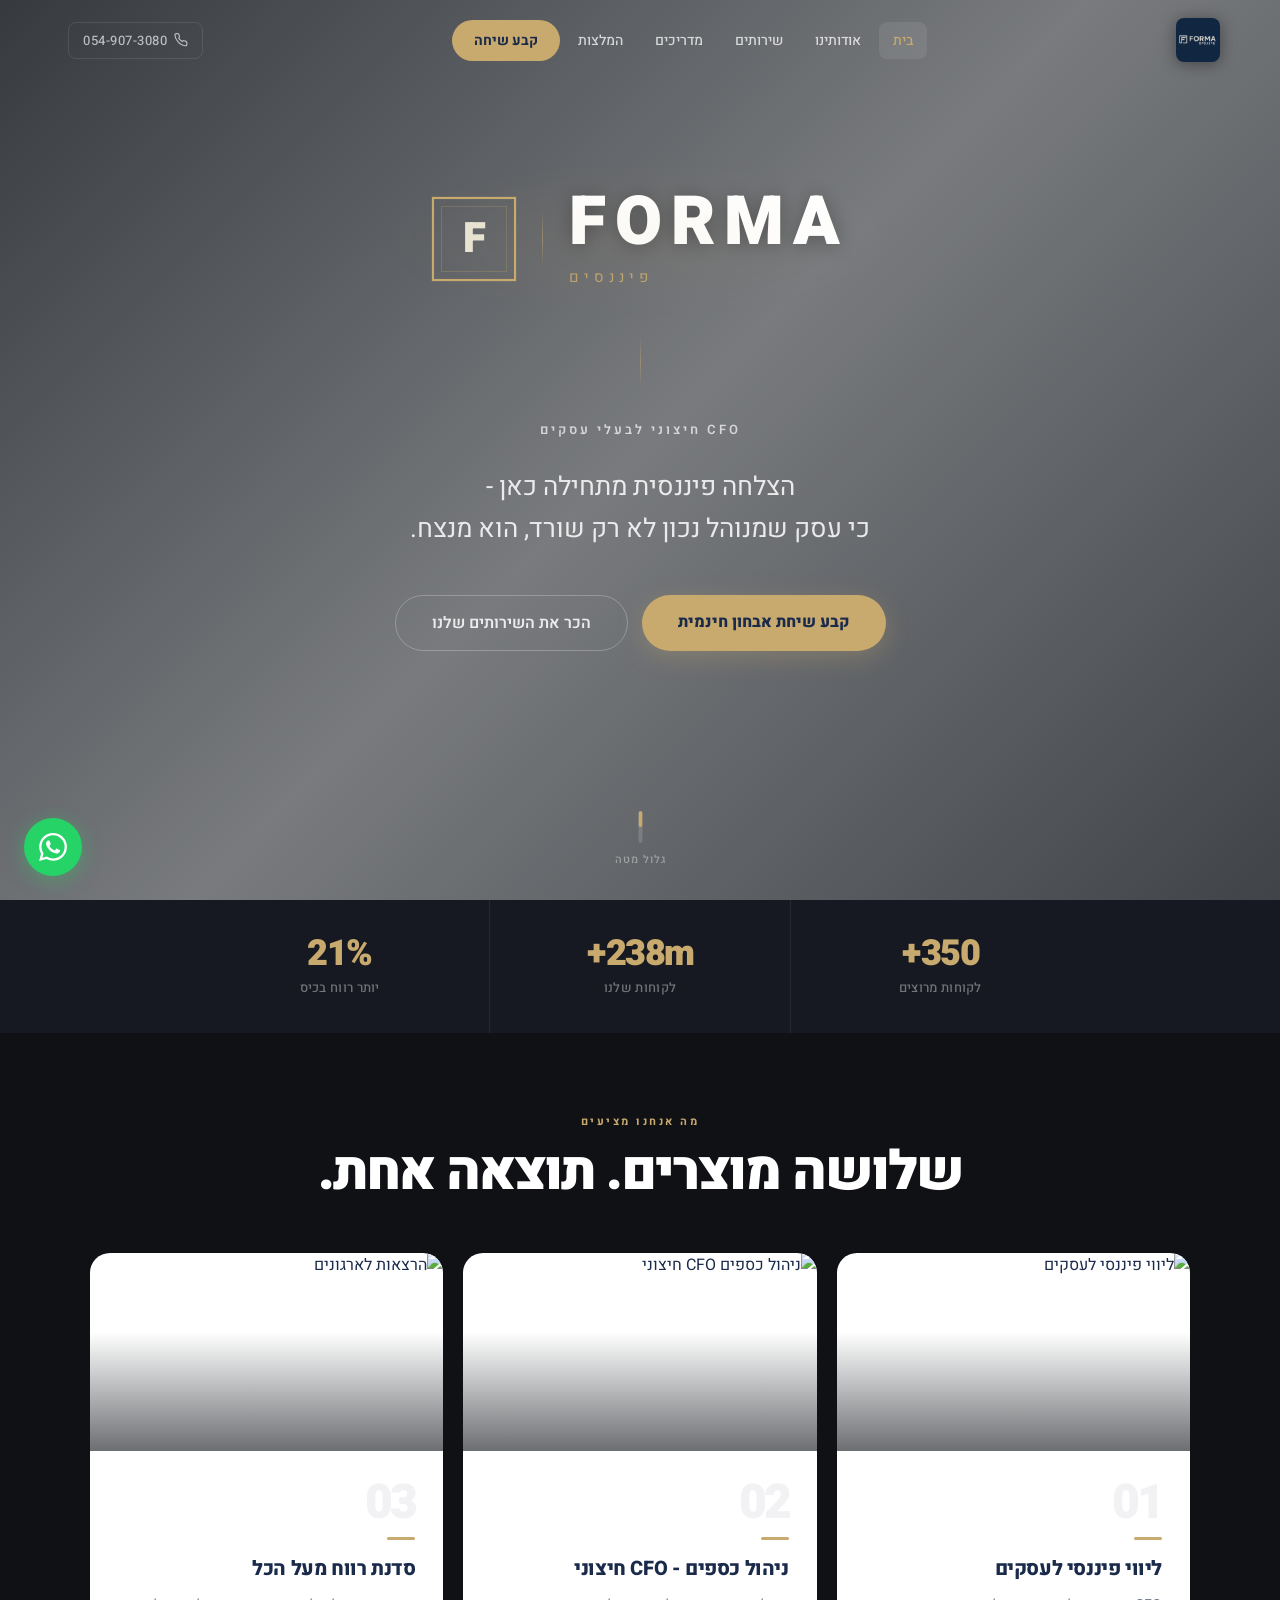
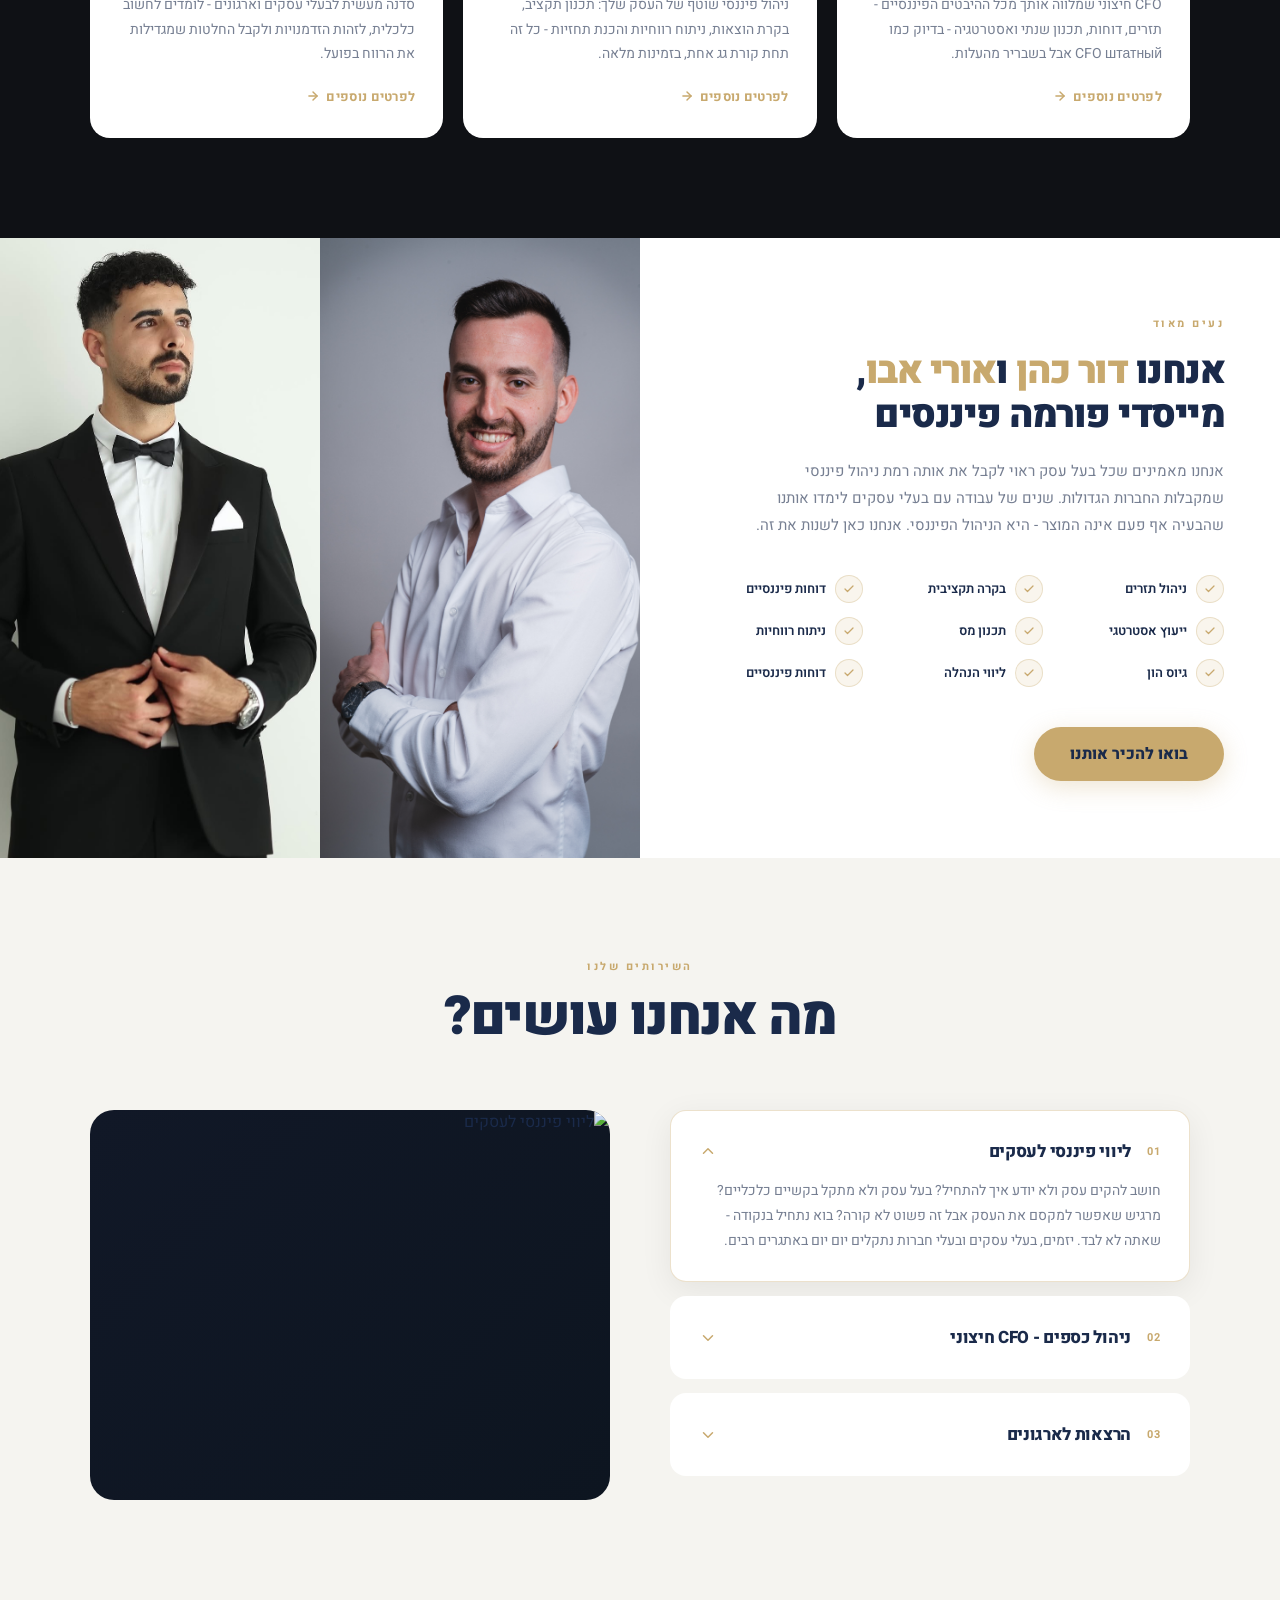
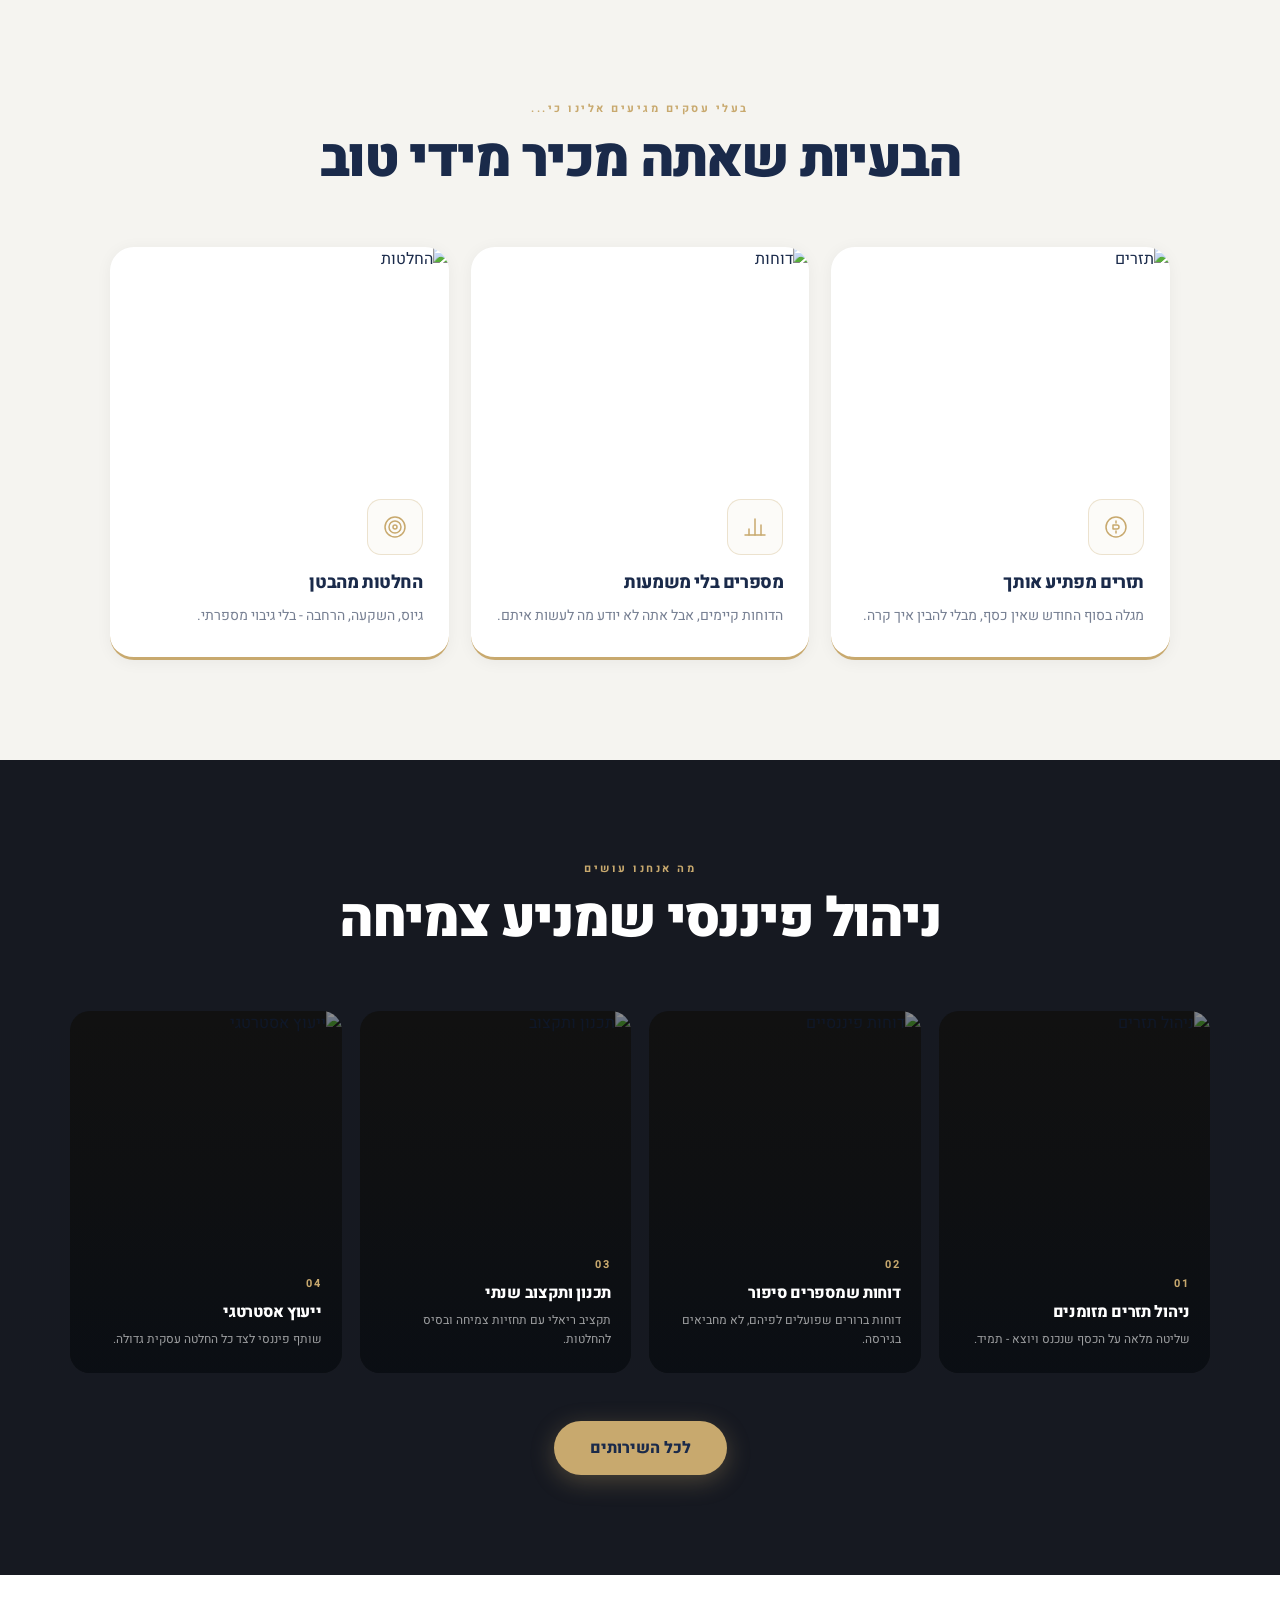
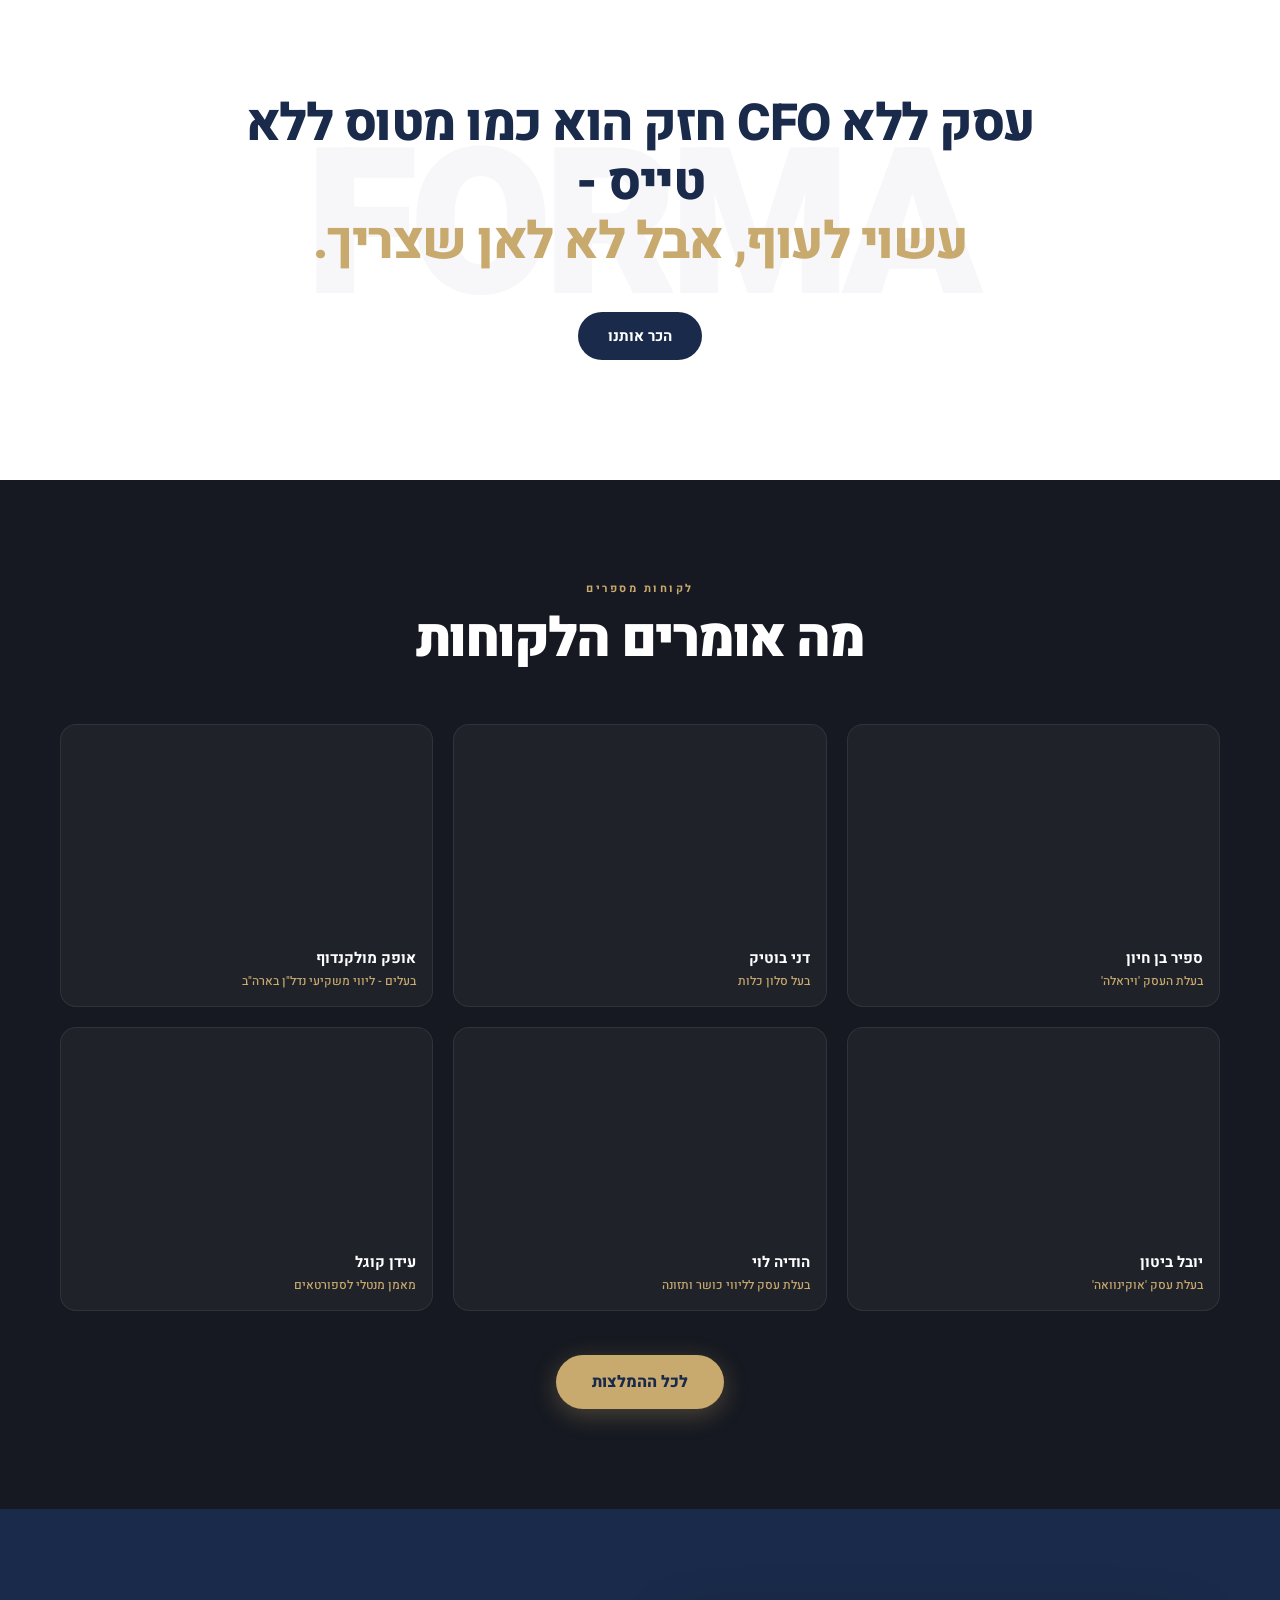
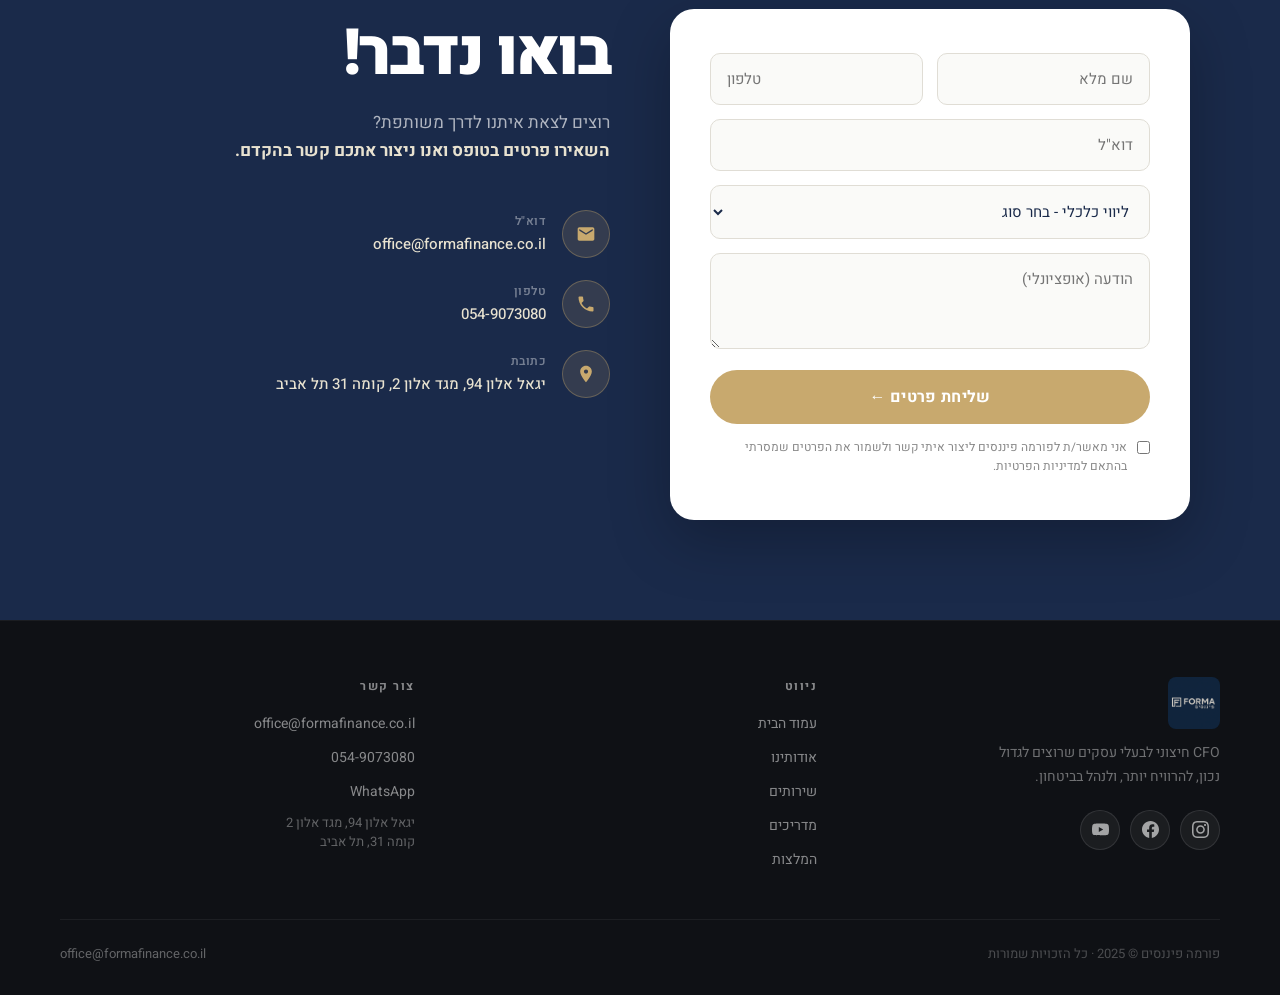
==== commit 5ad7ddd1: "Add YouTube video testimonials to homepage, reorder testimonials page, add written testimonials to a" ====
--- a/index.html
+++ b/index.html
@@ -279,33 +279,33 @@
     .mission-text em { font-style: normal; color: var(--gold); }
     .mission-cta { margin-top: 40px; }
 
-    /* ===== TESTIMONIAL PREVIEW ===== */
-    .testi-preview { background: var(--light-bg); padding: 100px 60px; }
+    /* ===== VIDEO TESTIMONIALS PREVIEW ===== */
+    .testi-preview { background: var(--dark2); padding: 100px 60px; }
     .testi-header { text-align: center; margin-bottom: 56px; }
 
-    .testi-grid {
-      display: grid; grid-template-columns: repeat(4, 1fr);
-      gap: 22px; max-width: 1200px; margin: 0 auto 44px;
-    }
-    .testi-card {
-      background: var(--white); border-radius: var(--card-radius);
-      padding: 26px 22px; text-align: center;
-      box-shadow: 0 2px 16px rgba(0,0,0,0.05);
-      transition: transform 0.3s;
-    }
-    .testi-card:hover { transform: translateY(-5px); }
-    .testi-avatar-img {
-      width: 72px; height: 72px; border-radius: 50%; object-fit: cover;
-      margin: 0 auto 14px; display: block;
-      border: 3px solid var(--gold);
-    }
-    .testi-stars { font-size: 13px; letter-spacing: 2px; margin-bottom: 12px; color: var(--gold); }
-    .testi-text { font-size: 14px; color: var(--navy); line-height: 1.75; margin-bottom: 16px; }
-    .testi-name { font-size: 13px; font-weight: 700; color: var(--navy); }
-    .testi-role { font-size: 11px; color: var(--text-muted); margin-top: 2px; }
-
-    @media (max-width: 900px) { .testi-grid { grid-template-columns: repeat(2, 1fr); } }
-    @media (max-width: 500px) { .testi-grid { grid-template-columns: 1fr; } }
+    .home-video-grid {
+      display: grid; grid-template-columns: repeat(3, 1fr);
+      gap: 20px; max-width: 1200px; margin: 0 auto 44px;
+    }
+    .home-video-card {
+      background: rgba(255,255,255,0.04);
+      border: 1px solid rgba(255,255,255,0.08);
+      border-radius: 16px; overflow: hidden;
+      transition: transform 0.3s, border-color 0.3s;
+    }
+    .home-video-card:hover { transform: translateY(-4px); border-color: rgba(200,169,110,0.3); }
+    .home-video-frame {
+      position: relative; width: 100%; aspect-ratio: 16/9; overflow: hidden;
+    }
+    .home-video-frame iframe {
+      position: absolute; top: 0; left: 0; width: 100%; height: 100%; border: none;
+    }
+    .home-video-info { padding: 14px 16px 16px; }
+    .home-video-name { font-size: 15px; font-weight: 700; color: var(--white); margin-bottom: 3px; }
+    .home-video-role { font-size: 12px; color: var(--gold); font-weight: 500; }
+
+    @media (max-width: 900px) { .home-video-grid { grid-template-columns: repeat(2, 1fr); } }
+    @media (max-width: 560px) { .home-video-grid { grid-template-columns: 1fr; max-width: 420px; margin: 0 auto 44px; } }
 
     /* ===== FINAL CTA ===== */
     .cta-bar {
@@ -921,81 +921,77 @@
     </div>
   </section>
 
-  <!-- TESTIMONIALS PREVIEW -->
+  <!-- VIDEO TESTIMONIALS PREVIEW -->
   <section class="testi-preview">
     <div class="testi-header reveal">
-      <div class="section-eyebrow section-center">לקוחות מספרים</div>
-      <h2 class="section-title section-center">מה אומרים הלקוחות</h2>
-    </div>
-    <div class="testi-grid">
-
-      <div class="testi-card reveal">
-        <img class="testi-avatar-img" src="images/IMG_8048.PNG" alt="חן אמבר">
-        <div class="testi-stars">★★★★★</div>
-        <p class="testi-text">פורמה עזרו לי להבין כמה כל לקוחה שווה לי ואיך לתמחר נכון. שינוי גמור בעסק.</p>
-        <div class="testi-name">חן אמבר</div>
-        <div class="testi-role">סטייליסטית אישית</div>
-      </div>
-
-      <div class="testi-card reveal">
-        <img class="testi-avatar-img" src="images/IMG_8049.PNG" alt="הודיה לוי">
-        <div class="testi-stars">★★★★★</div>
-        <p class="testi-text">תמיד חשבתי שתזרים זה רק לחברות גדולות. היום אני יודעת בדיוק מה נכנס ומה יוצא כל חודש.</p>
-        <div class="testi-name">הודיה לוי</div>
-        <div class="testi-role">בעלת עסק ליווי כושר ותזונה</div>
-      </div>
-
-      <div class="testi-card reveal">
-        <img class="testi-avatar-img" src="images/IMG_8050.PNG" alt="דני בוטיק">
-        <div class="testi-stars">★★★★★</div>
-        <p class="testi-text">מהיום שהתחלתי לעבוד עם פורמה לא הופתעתי יותר בסוף החודש. סוף סוף שלווה כלכלית.</p>
-        <div class="testi-name">דני בוטיק</div>
-        <div class="testi-role">בעלת עסק לשמלות כלה</div>
-      </div>
-
-      <div class="testi-card reveal">
-        <img class="testi-avatar-img" src="images/IMG_8051.PNG" alt="ספיר בן חיון">
-        <div class="testi-stars">★★★★★</div>
-        <p class="testi-text">הדוחות שהם בנו לי שינו את הדרך שאני מנהלת את העסק. מקבלת החלטות על בסיס מספרים אמיתיים.</p>
-        <div class="testi-name">ספיר בן חיון</div>
-        <div class="testi-role">בעלת עסק</div>
-      </div>
-
-      <div class="testi-card reveal">
-        <img class="testi-avatar-img" src="images/IMG_8052.PNG" alt="אופק מולקנדוף">
-        <div class="testi-stars">★★★★★</div>
-        <p class="testi-text">כשמנהלים עסקאות נדל"ן בארה"ב צריך CFO שמבין. פורמה נותנים לי בדיוק את זה.</p>
-        <div class="testi-name">אופק מולקנדוף</div>
-        <div class="testi-role">סיירת נדל"ן - ליווי משקיעים בארה"ב</div>
-      </div>
-
-      <div class="testi-card reveal">
-        <img class="testi-avatar-img" src="images/IMG_8053.PNG" alt="יובל ביטון">
-        <div class="testi-stars">★★★★★</div>
-        <p class="testi-text">פתחתי עסק חדש ופורמה ליוו אותי מהיום הראשון. בלעדיהם הייתי עושה הרבה טעויות יקרות.</p>
-        <div class="testi-name">יובל ביטון</div>
-        <div class="testi-role">בעל עסק 'אוקינוואה'</div>
-      </div>
-
-      <div class="testi-card reveal">
-        <img class="testi-avatar-img" src="images/IMG_8054.PNG" alt="עמית קרן">
-        <div class="testi-stars">★★★★★</div>
-        <p class="testi-text">עסק בתחום הבריאות דורש ניהול פיננסי מדויק. פורמה עזרו לי לבנות מערכת שעובדת לבד.</p>
-        <div class="testi-name">עמית קרן</div>
-        <div class="testi-role">ספורטרפיסט</div>
-      </div>
-
-      <div class="testi-card reveal">
-        <img class="testi-avatar-img" src="images/IMG_8055.PNG" alt="עידן קוגל">
-        <div class="testi-stars">★★★★★</div>
-        <p class="testi-text">בדיוק כמו שאני מאמן שחקנים מנטלית, פורמה עזרו לי להתחזק פיננסית ולצמוח.</p>
-        <div class="testi-name">עידן קוגל</div>
-        <div class="testi-role">מאמן מנטלי לכדורגלנים</div>
+      <div class="section-eyebrow section-center" style="color:var(--gold);">לקוחות מספרים</div>
+      <h2 class="section-title section-center" style="color:var(--white);">מה אומרים הלקוחות</h2>
+    </div>
+    <div class="home-video-grid">
+
+      <div class="home-video-card reveal">
+        <div class="home-video-frame">
+          <iframe src="https://www.youtube.com/embed/84Z6LNsTnFY" title="ספיר בן חיון" frameborder="0" allow="accelerometer; autoplay; clipboard-write; encrypted-media; gyroscope; picture-in-picture" allowfullscreen loading="lazy"></iframe>
+        </div>
+        <div class="home-video-info">
+          <div class="home-video-name">ספיר בן חיון</div>
+          <div class="home-video-role">בעלת העסק 'ויראלה'</div>
+        </div>
+      </div>
+
+      <div class="home-video-card reveal">
+        <div class="home-video-frame">
+          <iframe src="https://www.youtube.com/embed/eltEYyjsbEQ" title="דני בוטיק" frameborder="0" allow="accelerometer; autoplay; clipboard-write; encrypted-media; gyroscope; picture-in-picture" allowfullscreen loading="lazy"></iframe>
+        </div>
+        <div class="home-video-info">
+          <div class="home-video-name">דני בוטיק</div>
+          <div class="home-video-role">בעל סלון כלות</div>
+        </div>
+      </div>
+
+      <div class="home-video-card reveal">
+        <div class="home-video-frame">
+          <iframe src="https://www.youtube.com/embed/la3IbjJWicY" title="אופק מולקנדוף" frameborder="0" allow="accelerometer; autoplay; clipboard-write; encrypted-media; gyroscope; picture-in-picture" allowfullscreen loading="lazy"></iframe>
+        </div>
+        <div class="home-video-info">
+          <div class="home-video-name">אופק מולקנדוף</div>
+          <div class="home-video-role">בעלים - ליווי משקיעי נדל"ן בארה"ב</div>
+        </div>
+      </div>
+
+      <div class="home-video-card reveal">
+        <div class="home-video-frame">
+          <iframe src="https://www.youtube.com/embed/bMW0ULyoJR0" title="יובל ביטון" frameborder="0" allow="accelerometer; autoplay; clipboard-write; encrypted-media; gyroscope; picture-in-picture" allowfullscreen loading="lazy"></iframe>
+        </div>
+        <div class="home-video-info">
+          <div class="home-video-name">יובל ביטון</div>
+          <div class="home-video-role">בעלת עסק 'אוקינוואה'</div>
+        </div>
+      </div>
+
+      <div class="home-video-card reveal">
+        <div class="home-video-frame">
+          <iframe src="https://www.youtube.com/embed/RUmIW3o2Kk0" title="הודיה לוי" frameborder="0" allow="accelerometer; autoplay; clipboard-write; encrypted-media; gyroscope; picture-in-picture" allowfullscreen loading="lazy"></iframe>
+        </div>
+        <div class="home-video-info">
+          <div class="home-video-name">הודיה לוי</div>
+          <div class="home-video-role">בעלת עסק לליווי כושר ותזונה</div>
+        </div>
+      </div>
+
+      <div class="home-video-card reveal">
+        <div class="home-video-frame">
+          <iframe src="https://www.youtube.com/embed/aNJUPaHhAqE" title="עידן קוגל" frameborder="0" allow="accelerometer; autoplay; clipboard-write; encrypted-media; gyroscope; picture-in-picture" allowfullscreen loading="lazy"></iframe>
+        </div>
+        <div class="home-video-info">
+          <div class="home-video-name">עידן קוגל</div>
+          <div class="home-video-role">מאמן מנטלי לספורטאים</div>
+        </div>
       </div>
 
     </div>
     <div style="text-align:center;">
-      <a href="testimonials.html" class="btn-navy reveal">לכל ההמלצות</a>
+      <a href="testimonials.html" class="btn-gold reveal">לכל ההמלצות</a>
     </div>
   </section>
 
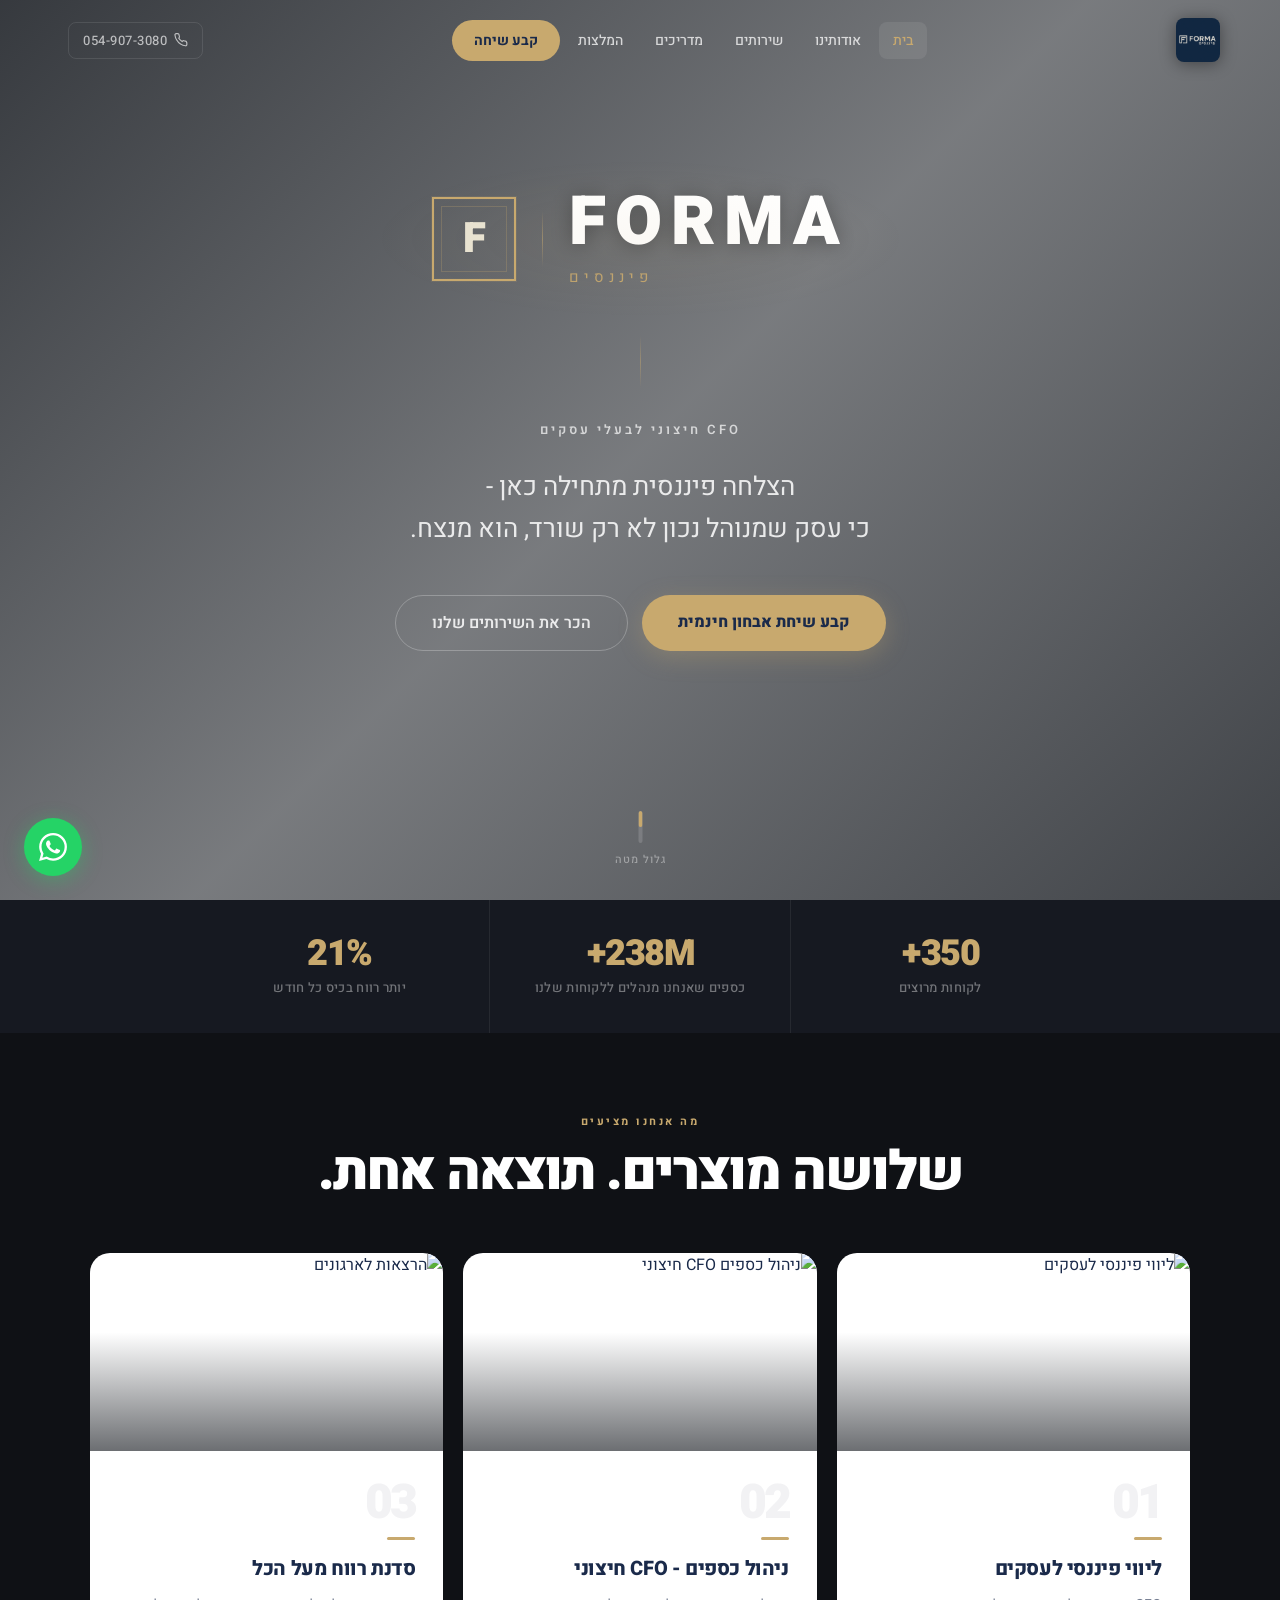
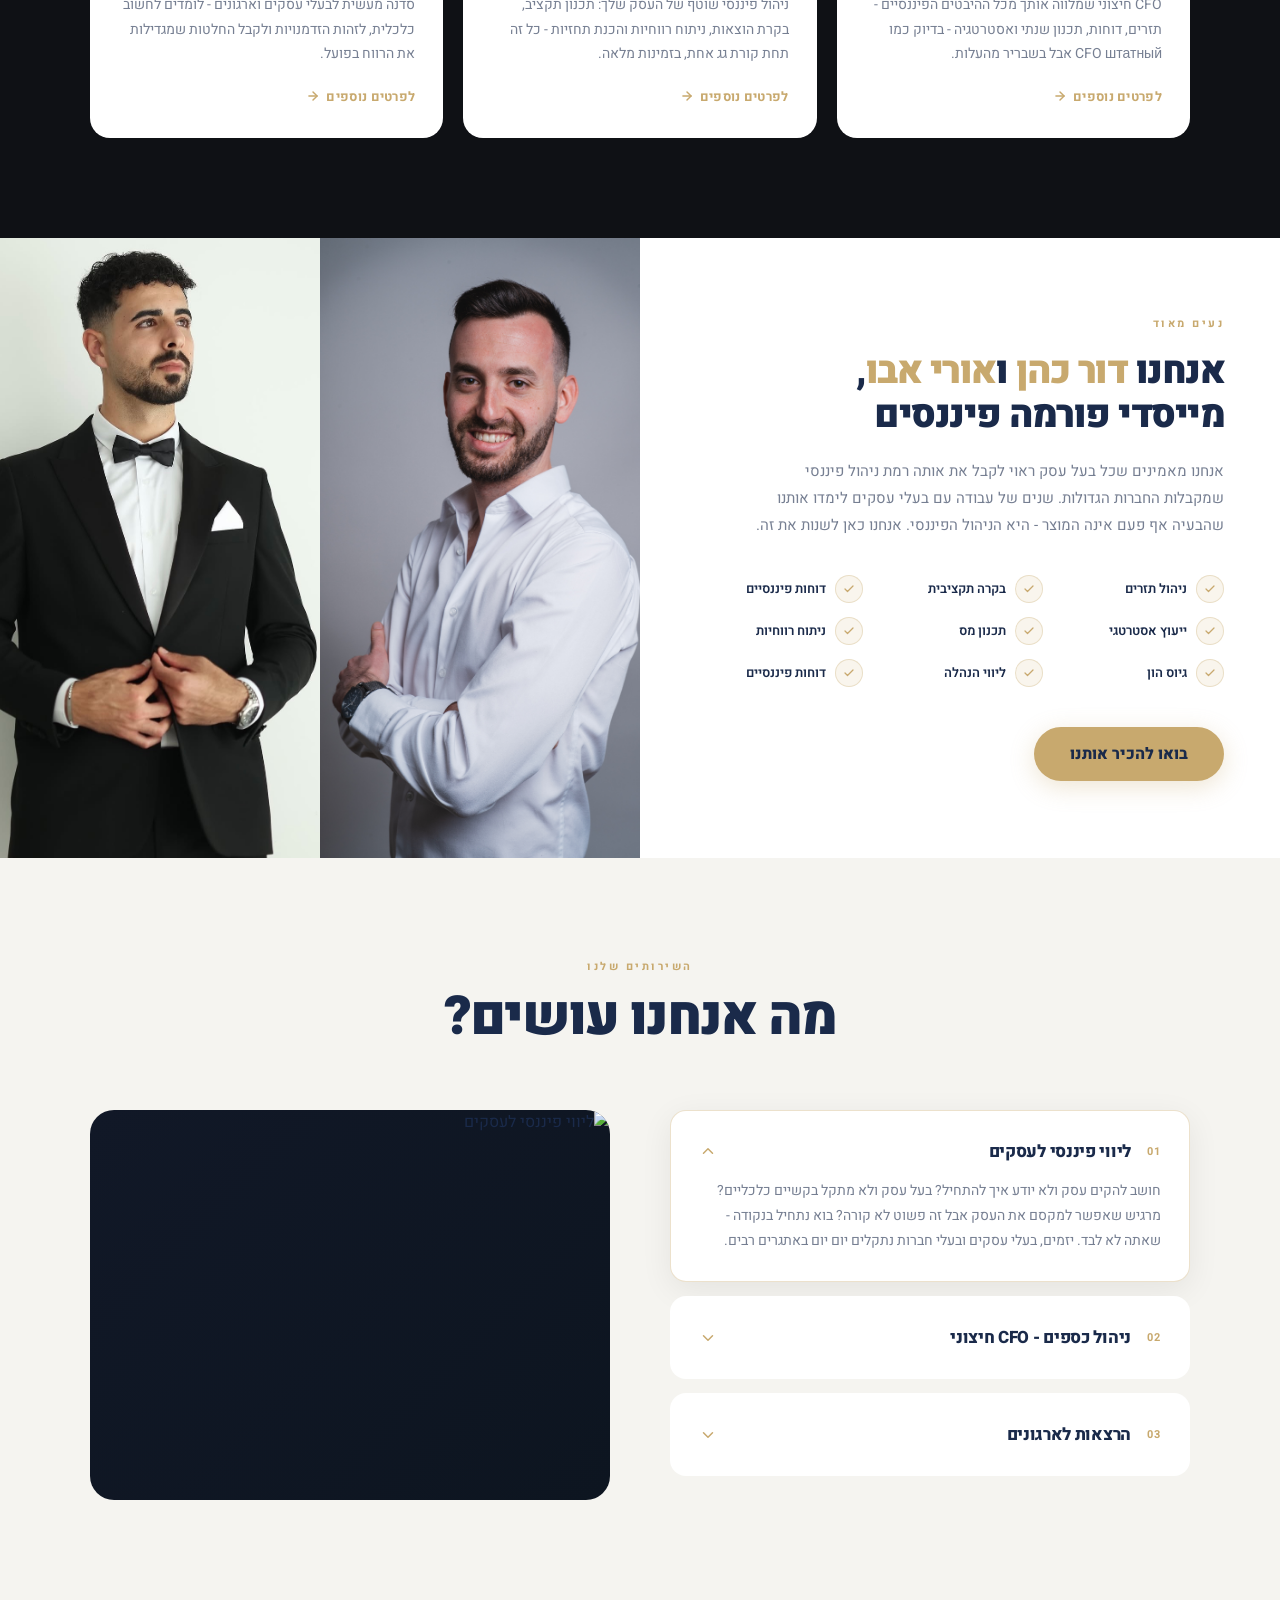
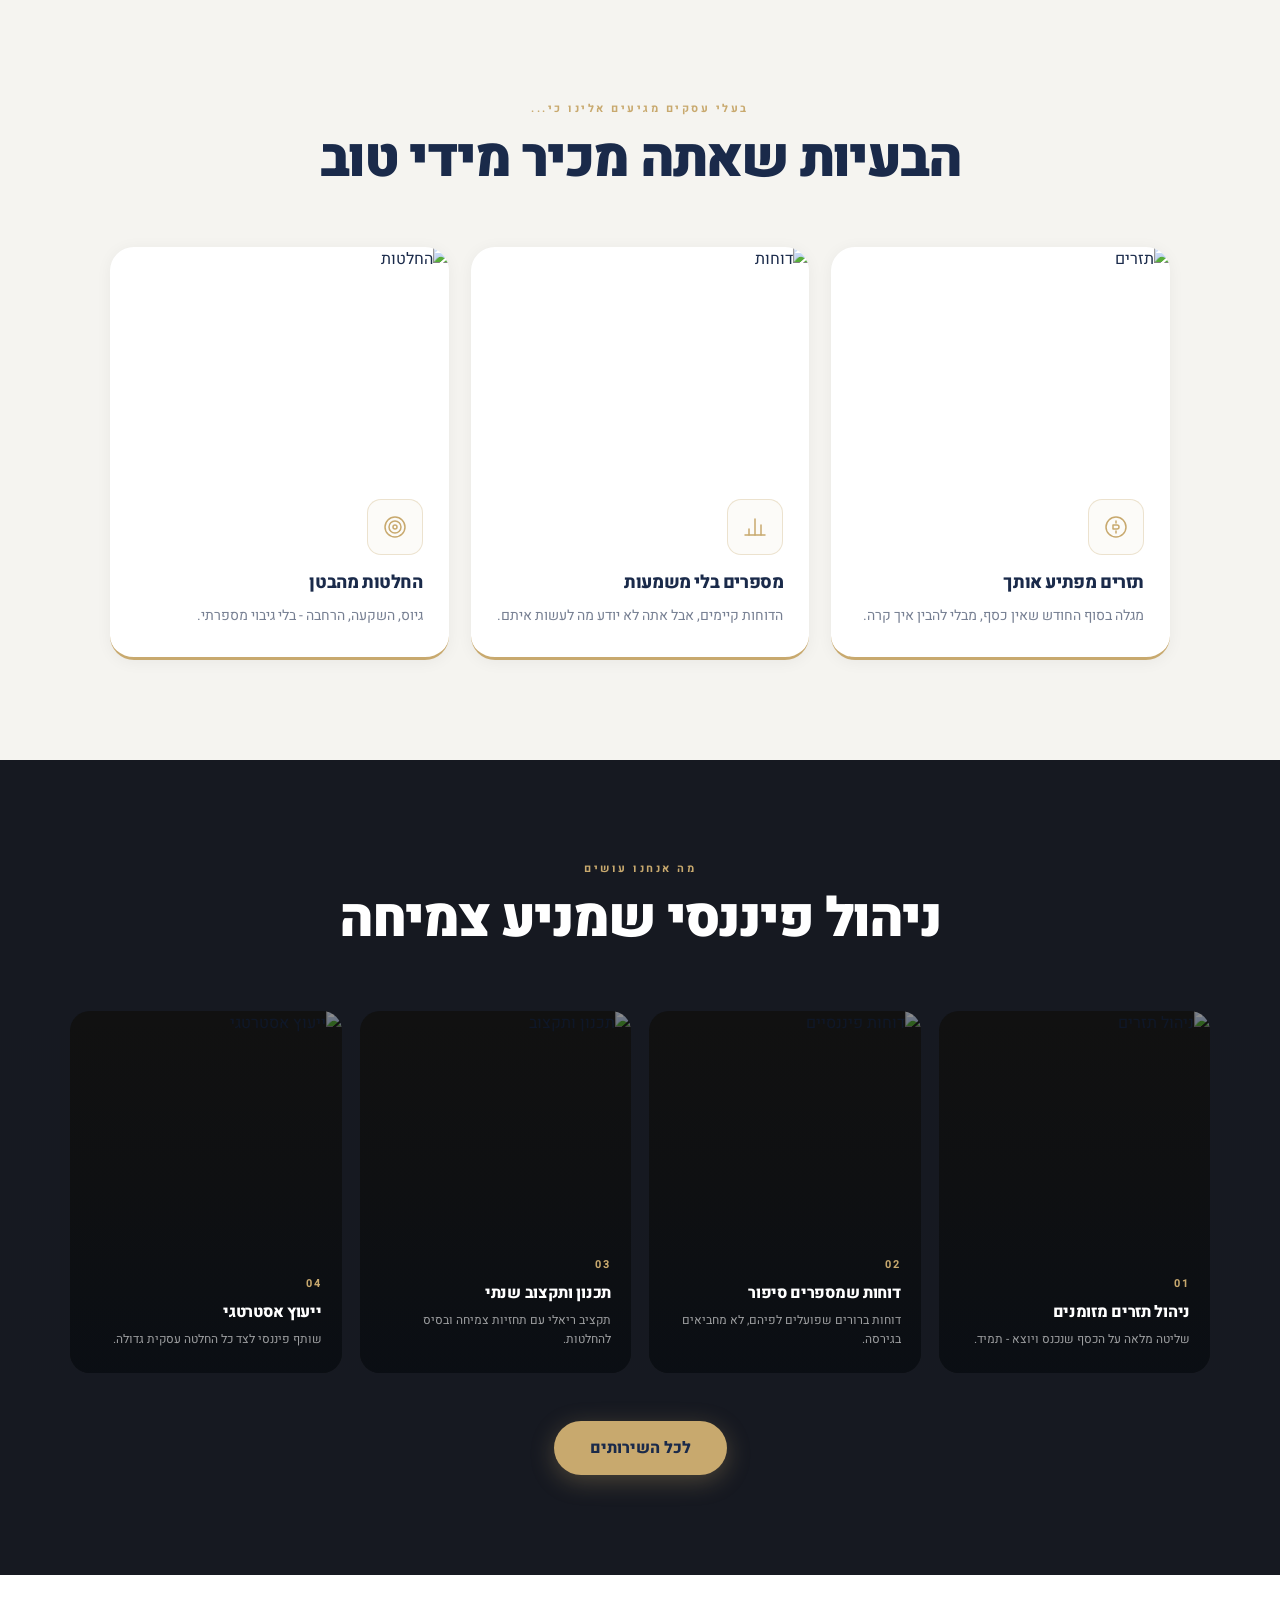
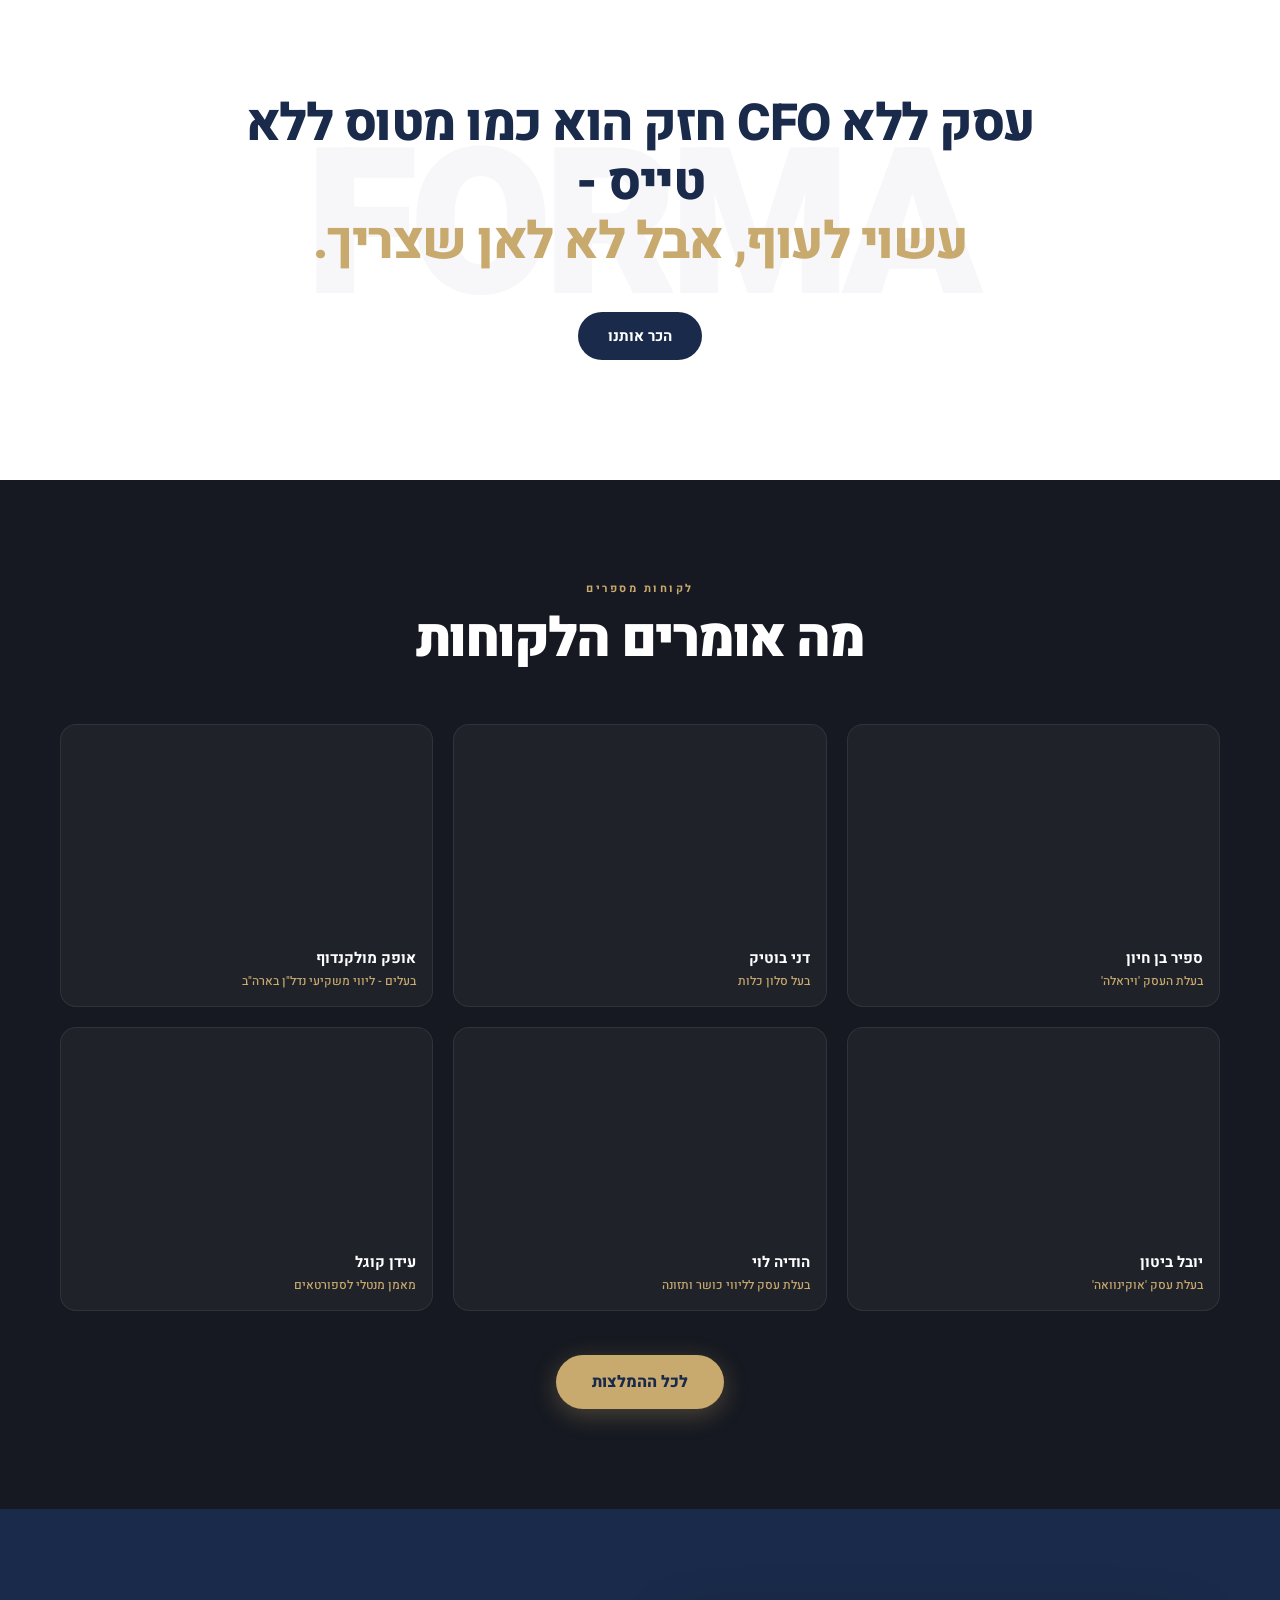
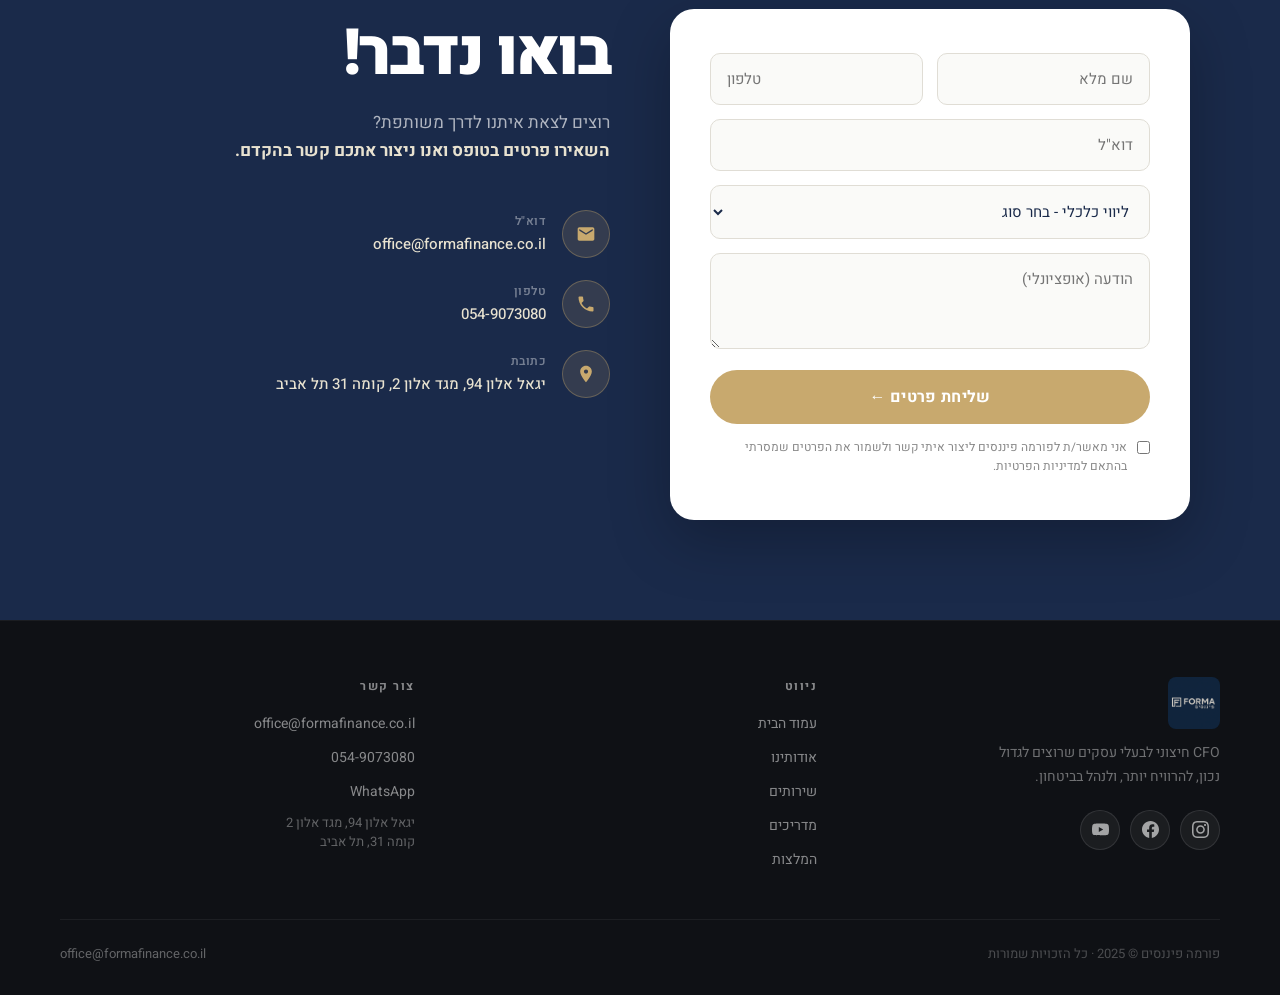
==== commit 469527ce: "Update pain images, stats labels, handshake photo, avatar positioning - Pain section: replace 3 imag" ====
--- a/index.html
+++ b/index.html
@@ -596,10 +596,12 @@
       .wwd-image-side { display: none; }
       .wwd-section { padding: 72px 20px; }
       .pain-grid, .testi-grid { grid-template-columns: 1fr; max-width: 480px; margin: 0 auto; }
-      .stats-inner { flex-direction: column; }
-      .stat-block { border-left: none; border-bottom: 1px solid rgba(255,255,255,0.07); }
-      .stat-block:last-child { border-bottom: none; }
-      .stats-bar { padding: 0 20px; }
+      .stats-inner { flex-direction: row; flex-wrap: wrap; }
+      .stat-block { flex: 1; min-width: 0; border-left: 1px solid rgba(255,255,255,0.07); border-bottom: none; padding: 20px 10px; }
+      .stat-block:last-child { border-left: none; }
+      .stat-num { font-size: 22px; }
+      .stat-lbl { font-size: 10px; }
+      .stats-bar { padding: 0 10px; }
       .services-preview { padding: 72px 20px; }
       .services-grid { grid-template-columns: repeat(2, 1fr); max-width: 100%; margin: 0 0 40px; }
       .hero-btns { flex-direction: column; align-items: center; }
@@ -681,12 +683,12 @@
         <div class="stat-lbl">לקוחות מרוצים</div>
       </div>
       <div class="stat-block reveal">
-        <div class="stat-num">238m+</div>
-        <div class="stat-lbl">לקוחות שלנו</div>
+        <div class="stat-num">238M+</div>
+        <div class="stat-lbl">כספים שאנחנו מנהלים ללקוחות שלנו</div>
       </div>
       <div class="stat-block reveal">
         <div class="stat-num">21%</div>
-        <div class="stat-lbl">יותר רווח בכיס</div>
+        <div class="stat-lbl">יותר רווח בכיס כל חודש</div>
       </div>
     </div>
   </div>
@@ -824,7 +826,7 @@
     </div>
     <div class="pain-grid">
       <div class="pain-card reveal">
-        <div class="pain-img"><img src="https://images.unsplash.com/photo-1541534741688-6078c6bfb5c5?w=700&q=80&fit=crop" alt="תזרים" loading="lazy"></div>
+        <div class="pain-img"><img src="https://images.unsplash.com/photo-1450101499163-c8848c66ca85?w=700&q=80&fit=crop" alt="תזרים" loading="lazy"></div>
         <div class="pain-body">
           <div class="pain-icon"><svg width="24" height="24" viewBox="0 0 24 24" fill="none" stroke="currentColor" stroke-width="1.5" stroke-linecap="round" stroke-linejoin="round"><circle cx="12" cy="12" r="10"/><path d="M12 6v2m0 8v2"/><path d="M9 10h4a2 2 0 0 1 0 4H9v-4z"/></svg></div>
           <h3>תזרים מפתיע אותך</h3>
@@ -832,7 +834,7 @@
         </div>
       </div>
       <div class="pain-card reveal">
-        <div class="pain-img"><img src="https://images.unsplash.com/photo-1554224154-26032ffc0d07?w=700&q=80&fit=crop" alt="דוחות" loading="lazy"></div>
+        <div class="pain-img"><img src="https://images.unsplash.com/photo-1541199249251-f713e6145474?w=700&q=80&fit=crop" alt="דוחות" loading="lazy"></div>
         <div class="pain-body">
           <div class="pain-icon"><svg width="24" height="24" viewBox="0 0 24 24" fill="none" stroke="currentColor" stroke-width="1.5" stroke-linecap="round" stroke-linejoin="round"><line x1="18" y1="20" x2="18" y2="10"/><line x1="12" y1="20" x2="12" y2="4"/><line x1="6" y1="20" x2="6" y2="14"/><line x1="2" y1="20" x2="22" y2="20"/></svg></div>
           <h3>מספרים בלי משמעות</h3>
@@ -840,7 +842,7 @@
         </div>
       </div>
       <div class="pain-card reveal">
-        <div class="pain-img"><img src="https://images.unsplash.com/photo-1563986768609-322da13575f3?w=700&q=80&fit=crop" alt="החלטות" loading="lazy"></div>
+        <div class="pain-img"><img src="https://images.unsplash.com/photo-1454165804606-c3d57bc86b40?w=700&q=80&fit=crop" alt="החלטות" loading="lazy"></div>
         <div class="pain-body">
           <div class="pain-icon"><svg width="24" height="24" viewBox="0 0 24 24" fill="none" stroke="currentColor" stroke-width="1.5" stroke-linecap="round" stroke-linejoin="round"><circle cx="12" cy="12" r="10"/><circle cx="12" cy="12" r="6"/><circle cx="12" cy="12" r="2"/></svg></div>
           <h3>החלטות מהבטן</h3>
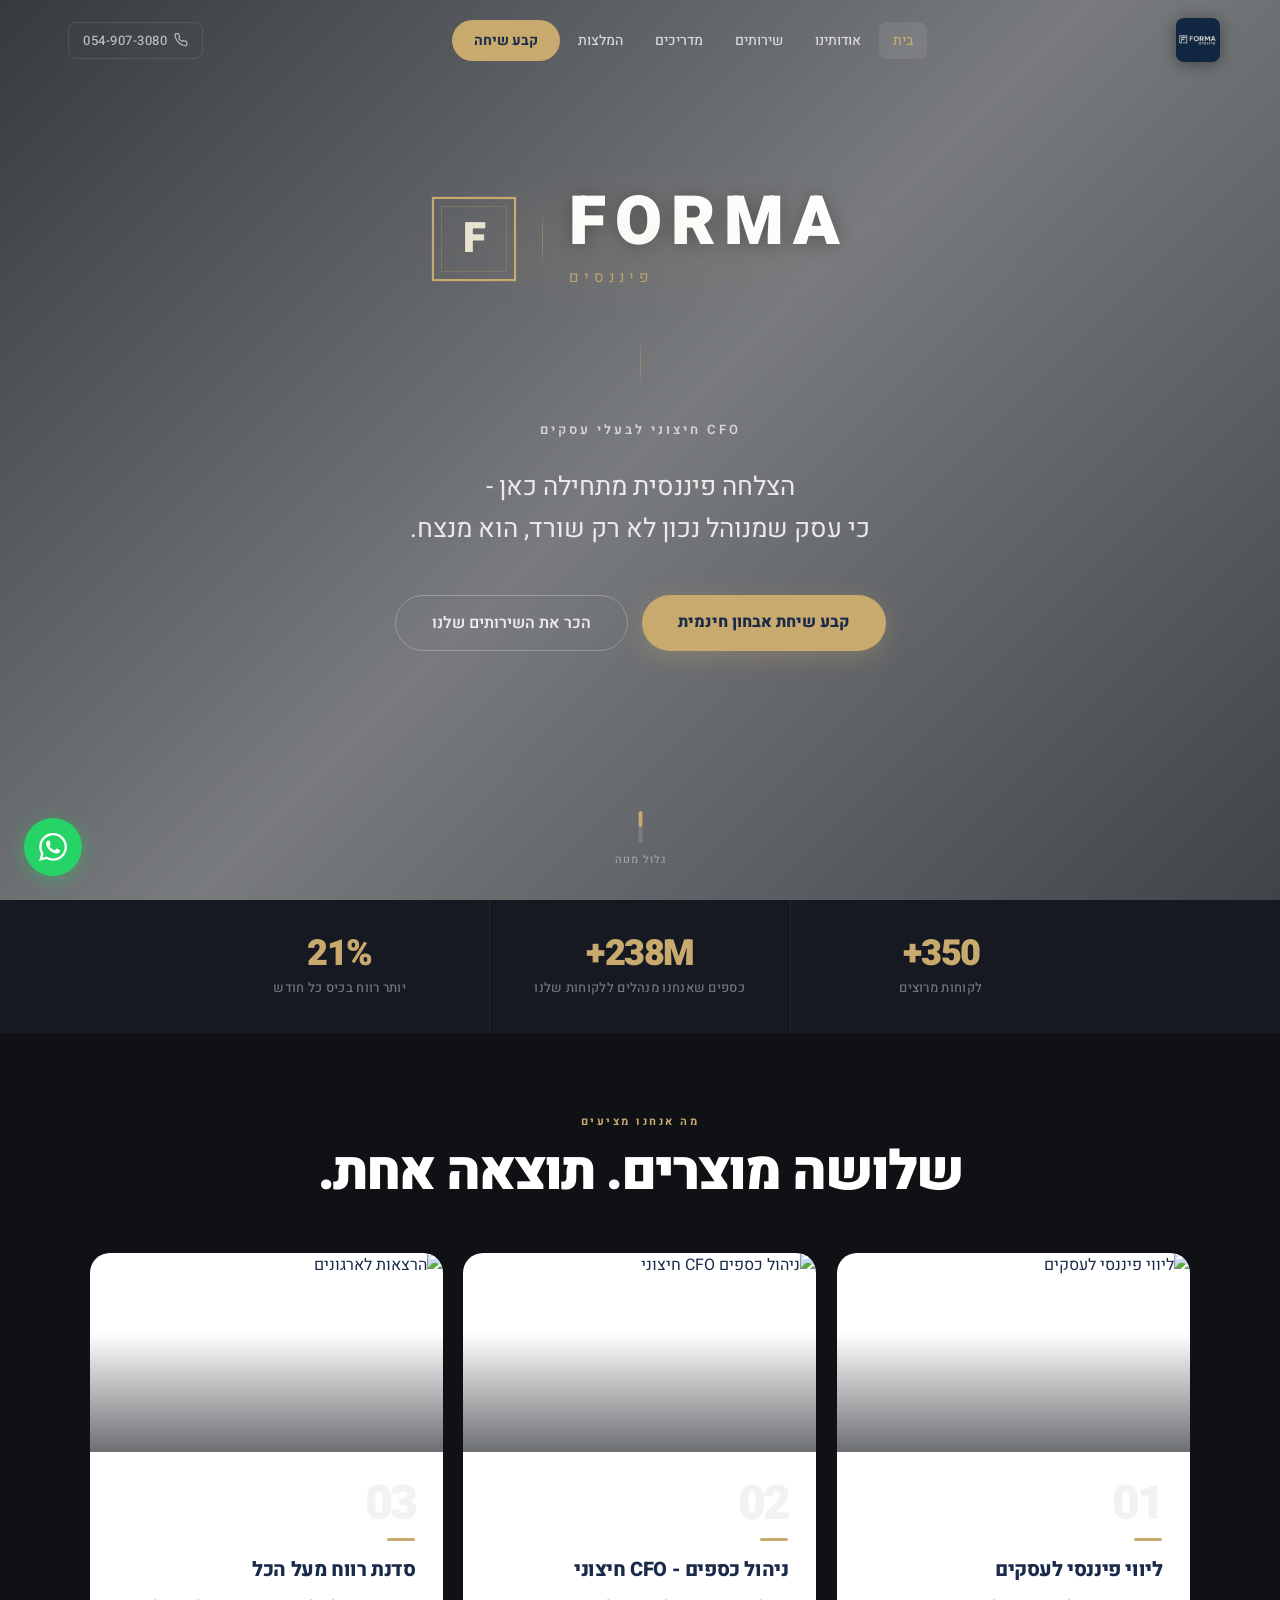
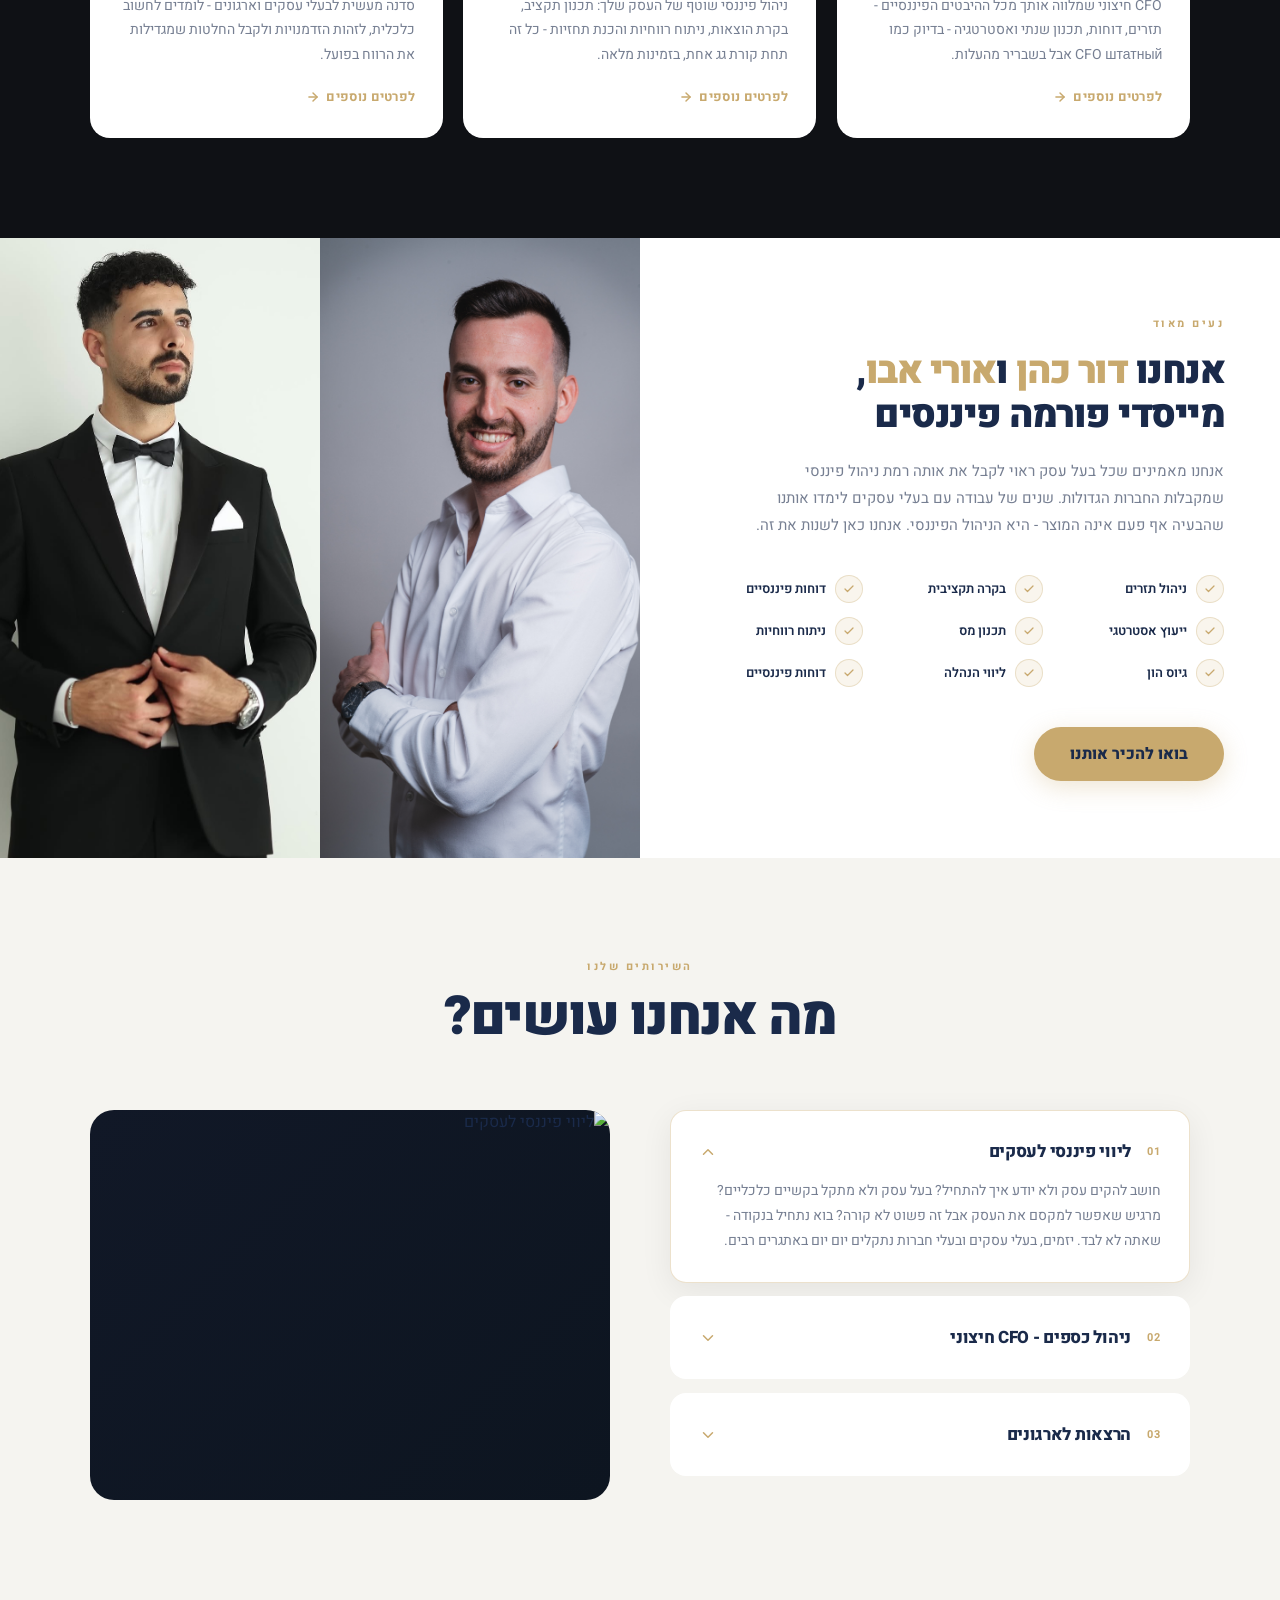
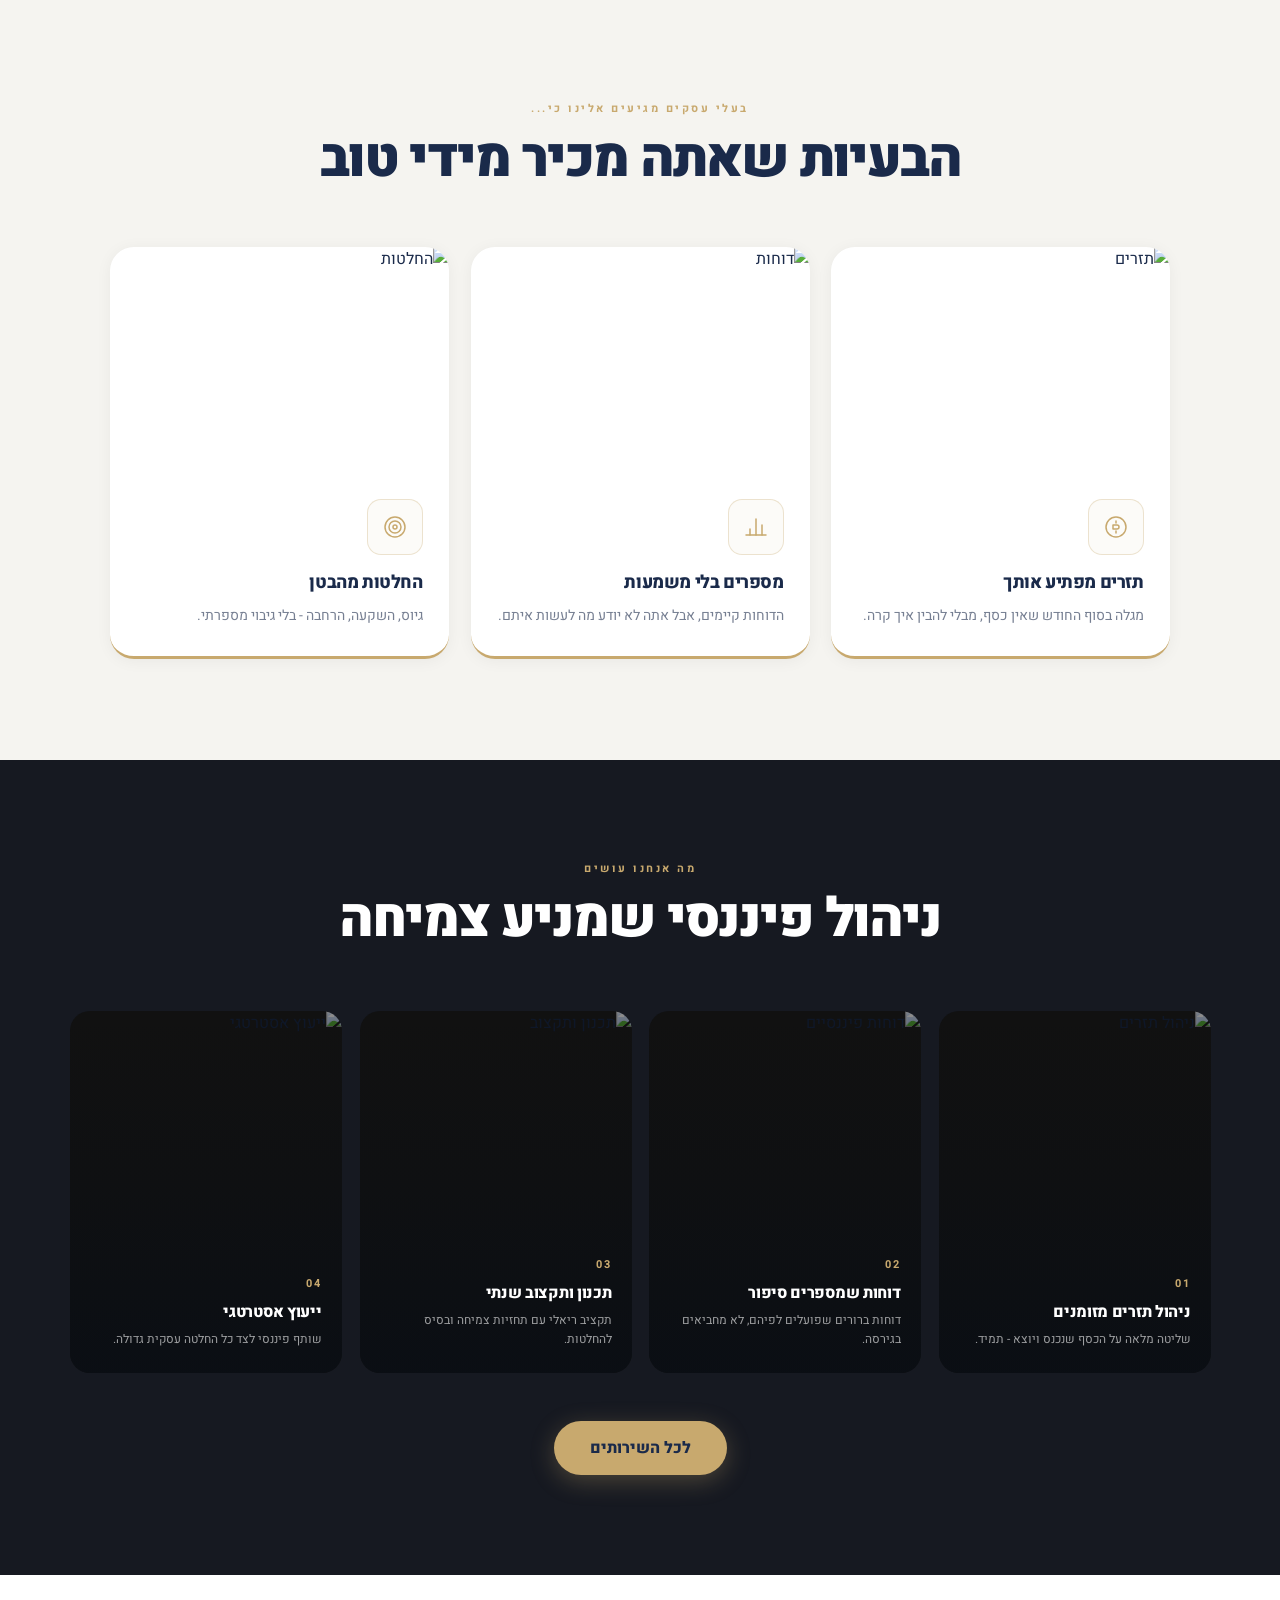
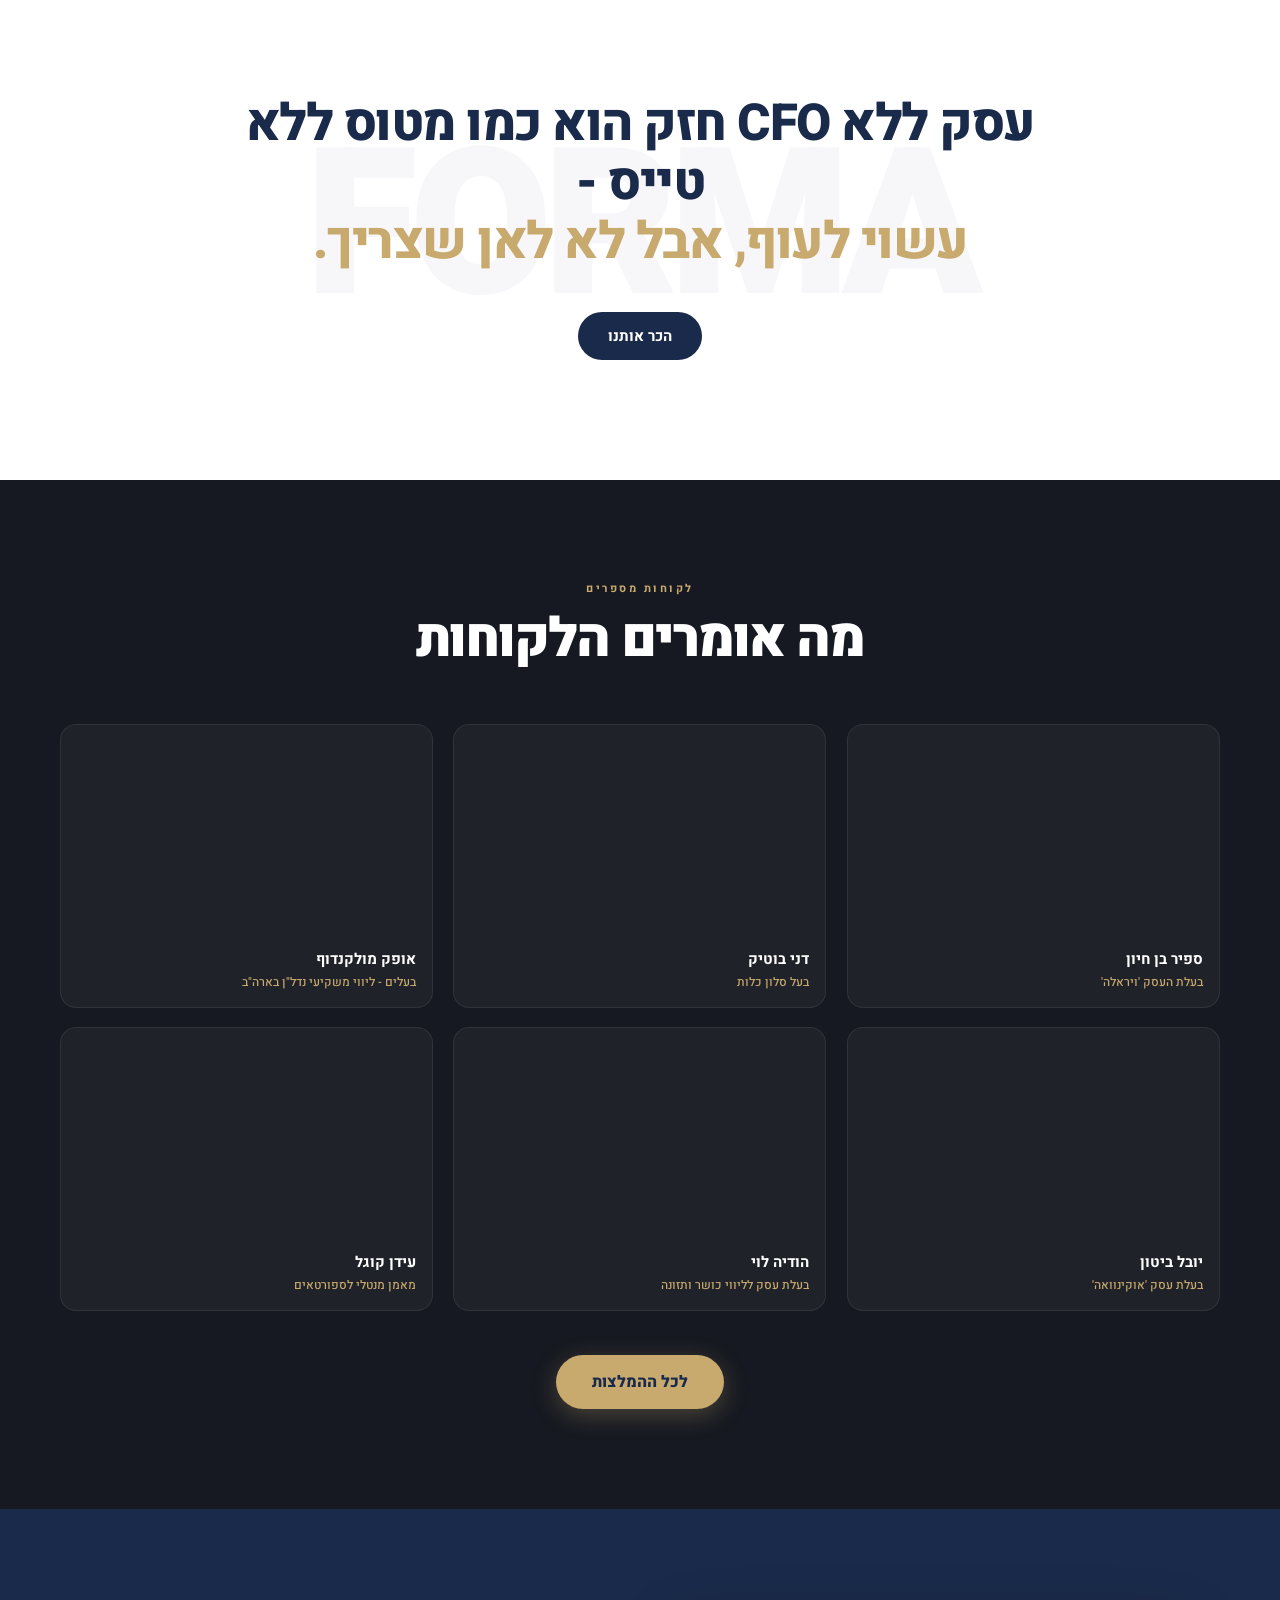
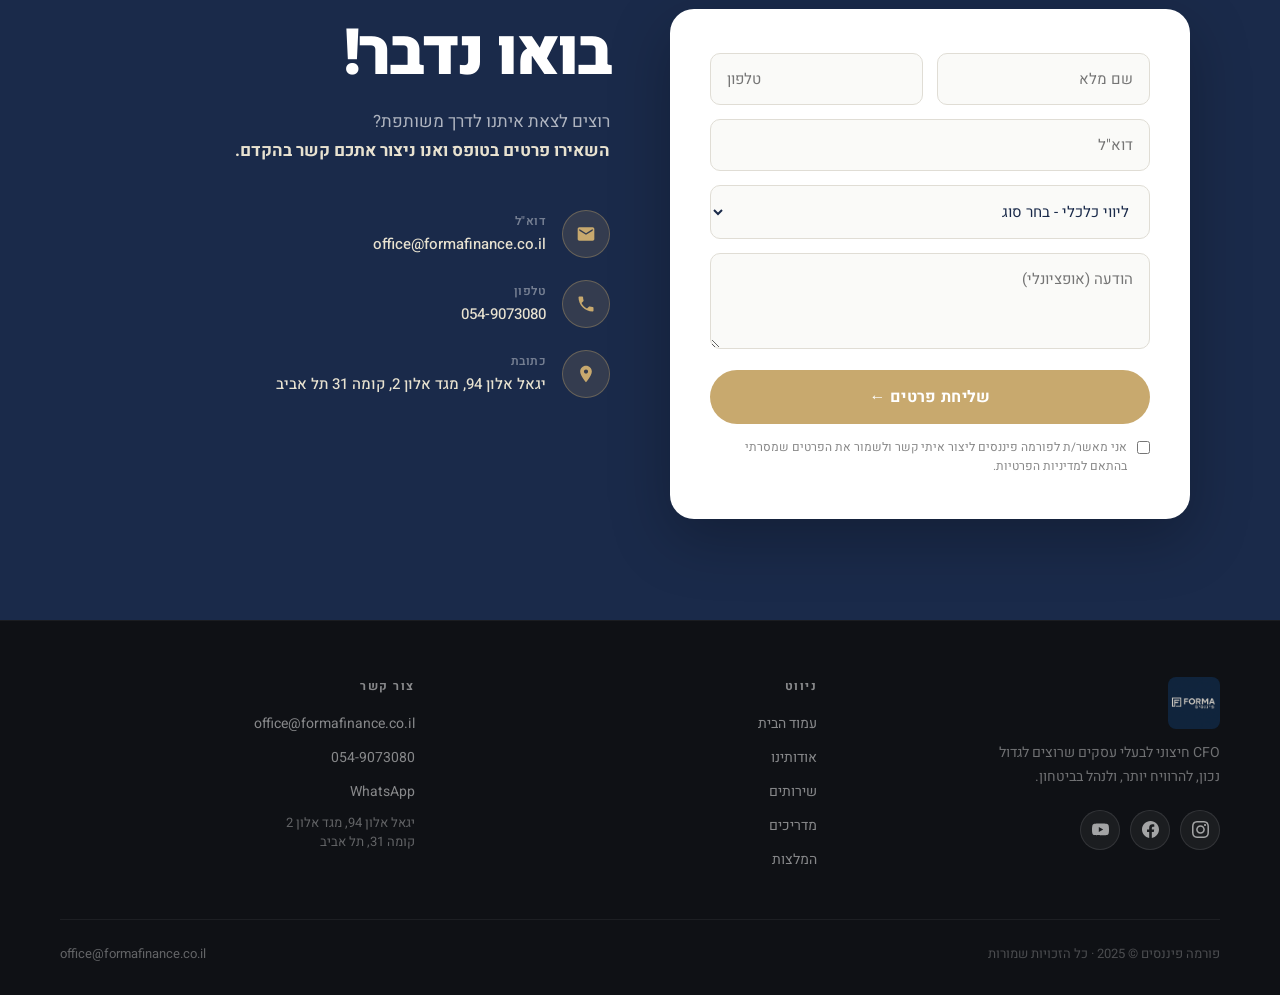
==== commit 8e1957a6: "Improve scroll performance across all pages - Add passive: true to all scroll event listeners (unblo" ====
--- a/index.html
+++ b/index.html
@@ -1124,7 +1124,7 @@
 
   <script>
     const navbar = document.getElementById('navbar');
-    window.addEventListener('scroll', () => navbar.classList.toggle('scrolled', window.scrollY > 60));
+    window.addEventListener('scroll', () => navbar.classList.toggle('scrolled', window.scrollY > 60), { passive: true });
 
     const observer = new IntersectionObserver((entries) => {
       entries.forEach(e => { if (e.isIntersecting) e.target.classList.add('visible'); });
--- a/style.css
+++ b/style.css
@@ -17,7 +17,7 @@
 }
 
 html { scroll-behavior: smooth; }
-body { font-family: 'Heebo', sans-serif; direction: rtl; background: var(--white); color: var(--navy); overflow-x: hidden; }
+body { font-family: 'Heebo', sans-serif; direction: rtl; background: var(--white); color: var(--navy); overflow-x: hidden; -webkit-overflow-scrolling: touch; }
 
 /* ===== NAVBAR ===== */
 .navbar {
@@ -26,6 +26,8 @@
   display: flex; align-items: center; justify-content: space-between;
   transition: background 0.35s, box-shadow 0.35s, padding 0.35s;
   background: transparent;
+  transform: translate3d(0, 0, 0);
+  backface-visibility: hidden;
 }
 .navbar.scrolled {
   background: rgba(15,17,21,0.97);
@@ -130,8 +132,8 @@
 .section-center .section-sub { margin: 14px auto 0; }
 
 /* ===== REVEAL ANIMATION ===== */
-.reveal { opacity: 0; transform: translateY(26px); transition: opacity 0.65s ease, transform 0.65s ease; }
-.reveal.visible { opacity: 1; transform: translateY(0); }
+.reveal { opacity: 0; transform: translate3d(0, 26px, 0); transition: opacity 0.55s ease, transform 0.55s ease; will-change: transform, opacity; }
+.reveal.visible { opacity: 1; transform: translate3d(0, 0, 0); }
 
 /* ===== FOOTER ===== */
 .footer {
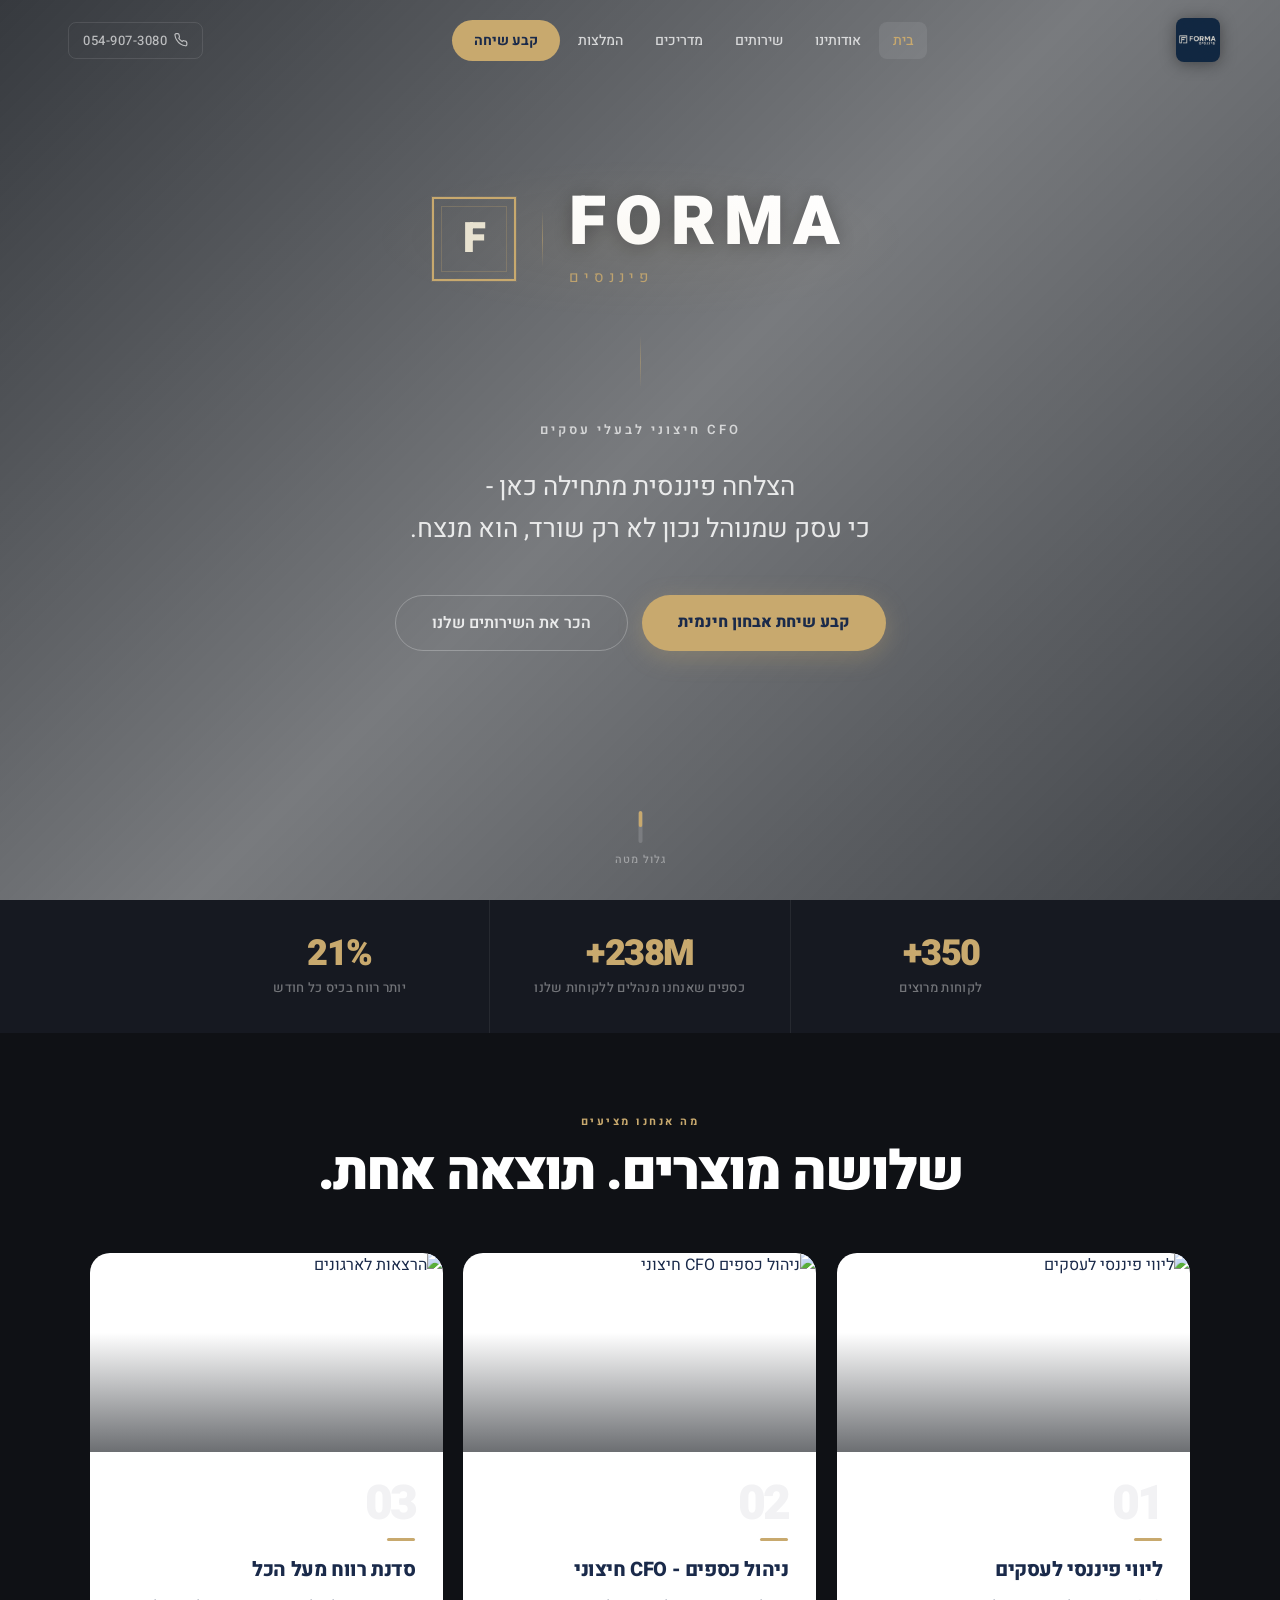
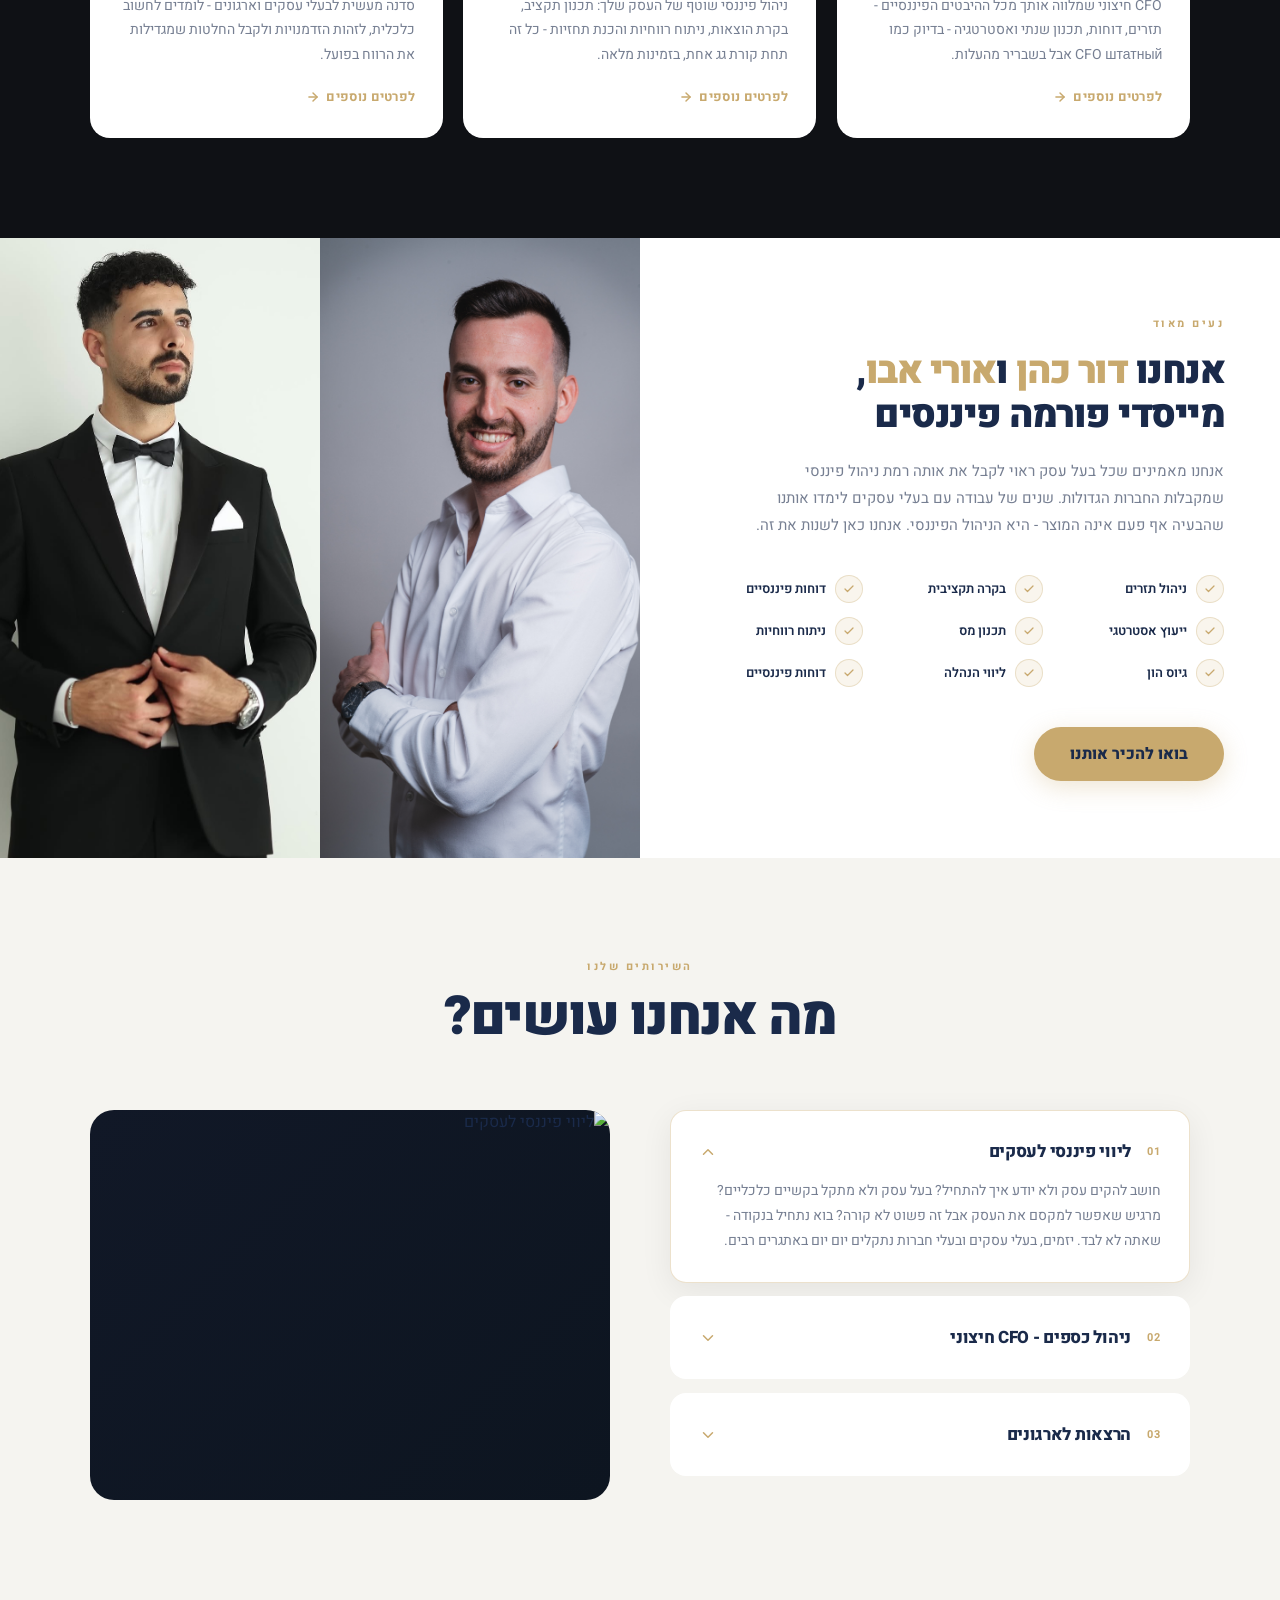
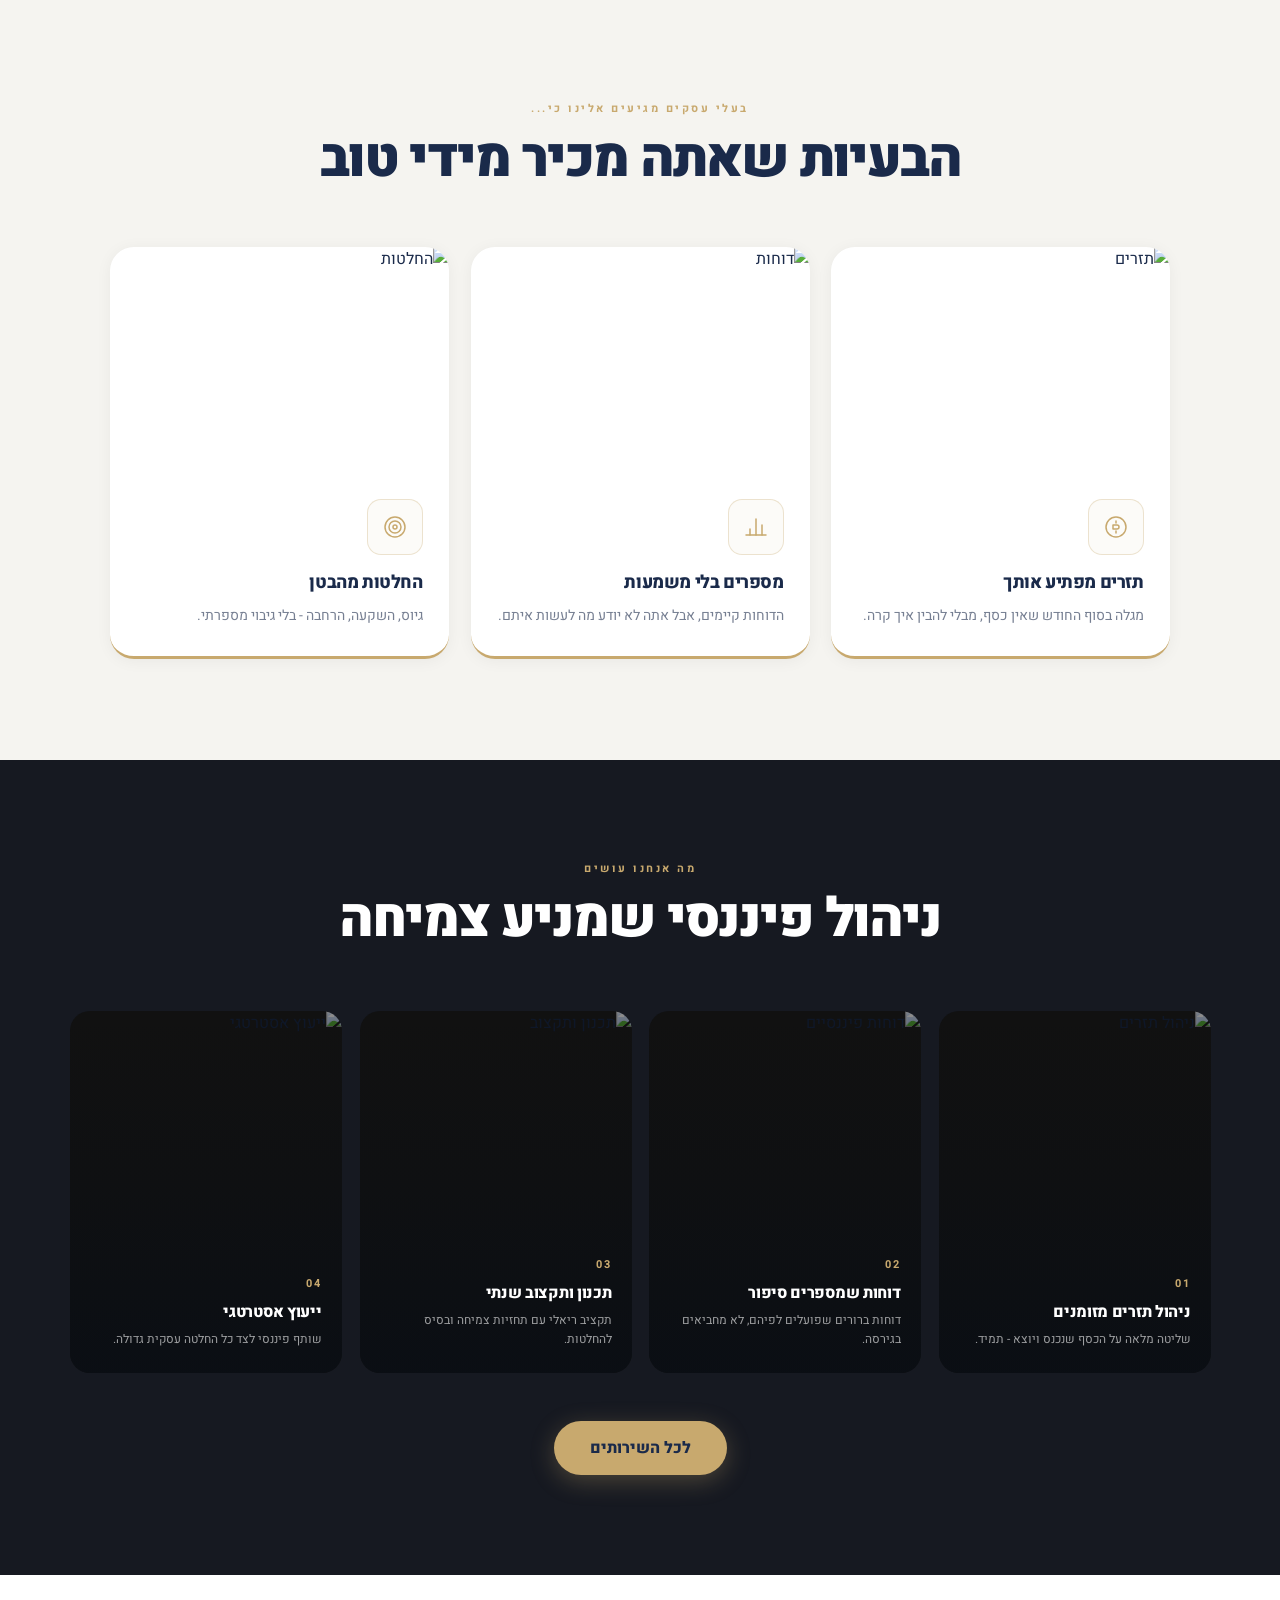
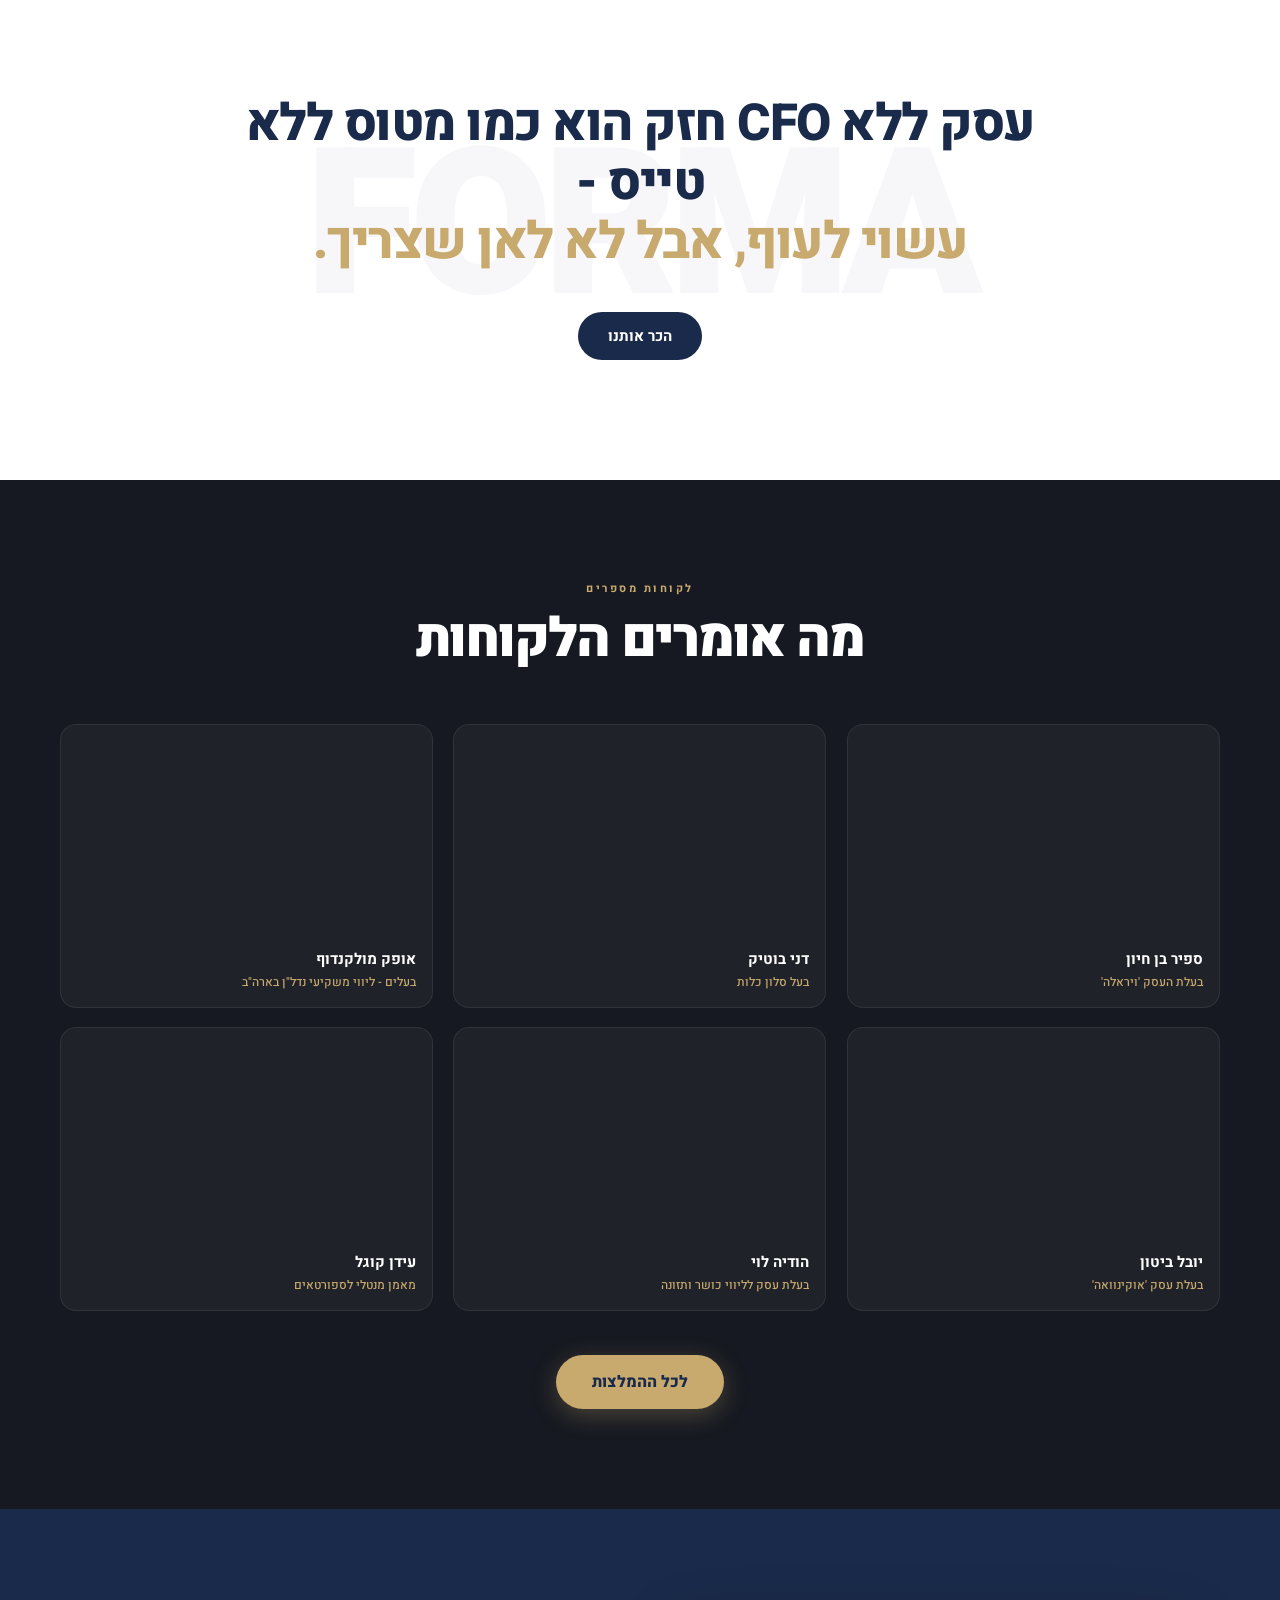
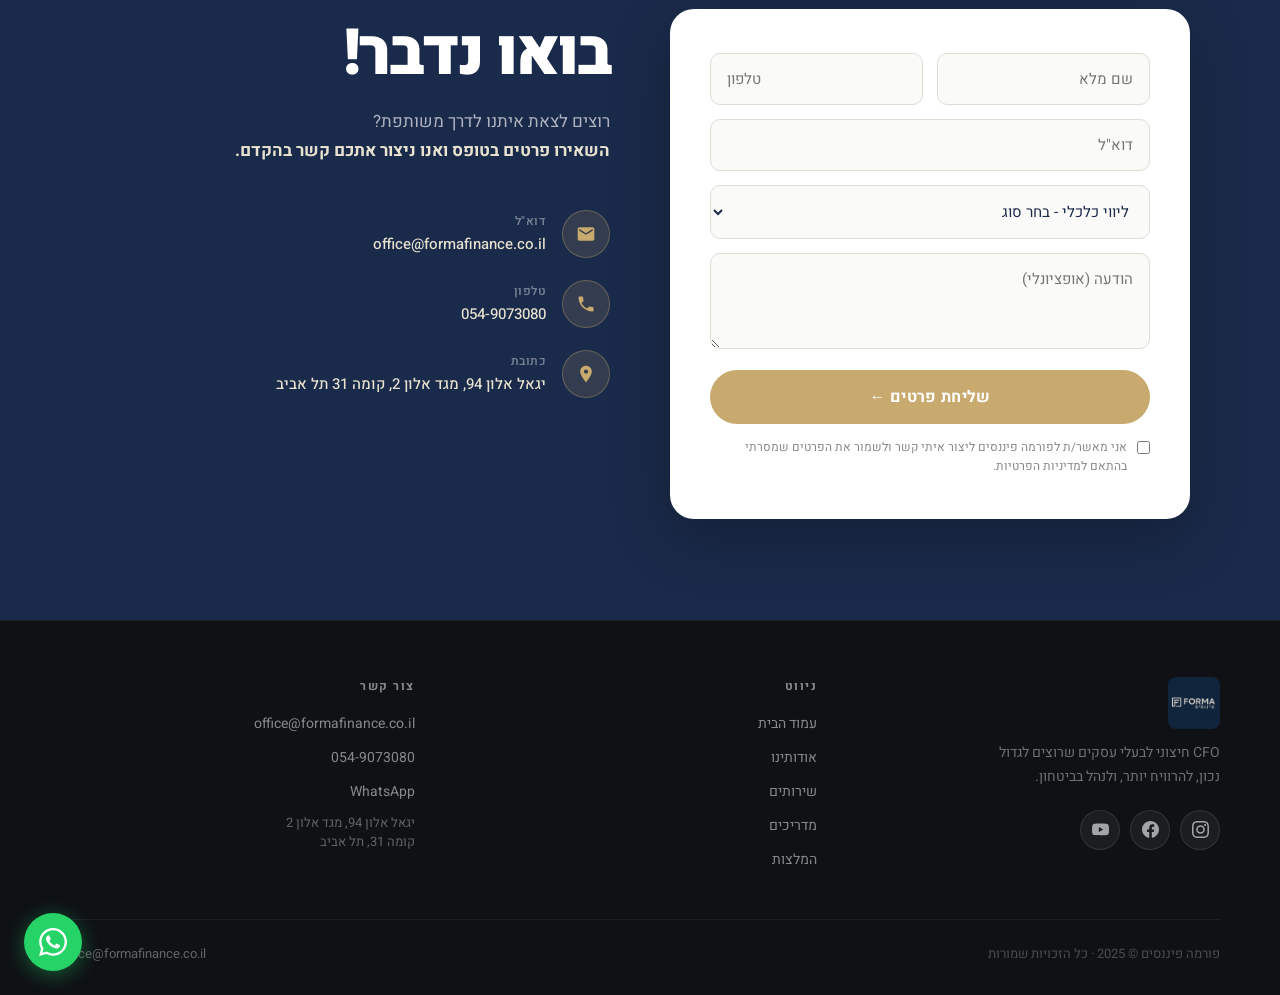
==== commit 104401c5: "Smooth mobile menu animation and page transitions - Mobile nav menu now fades/slides in instead of p" ====
--- a/index.html
+++ b/index.html
@@ -826,7 +826,7 @@
     </div>
     <div class="pain-grid">
       <div class="pain-card reveal">
-        <div class="pain-img"><img src="https://images.unsplash.com/photo-1450101499163-c8848c66ca85?w=700&q=80&fit=crop" alt="תזרים" loading="lazy"></div>
+        <div class="pain-img"><img src="https://images.unsplash.com/photo-1614167155470-ba933091f17d?w=700&q=80&fit=crop" alt="תזרים" loading="lazy"></div>
         <div class="pain-body">
           <div class="pain-icon"><svg width="24" height="24" viewBox="0 0 24 24" fill="none" stroke="currentColor" stroke-width="1.5" stroke-linecap="round" stroke-linejoin="round"><circle cx="12" cy="12" r="10"/><path d="M12 6v2m0 8v2"/><path d="M9 10h4a2 2 0 0 1 0 4H9v-4z"/></svg></div>
           <h3>תזרים מפתיע אותך</h3>
@@ -842,7 +842,7 @@
         </div>
       </div>
       <div class="pain-card reveal">
-        <div class="pain-img"><img src="https://images.unsplash.com/photo-1454165804606-c3d57bc86b40?w=700&q=80&fit=crop" alt="החלטות" loading="lazy"></div>
+        <div class="pain-img"><img src="https://images.unsplash.com/photo-1634463278803-f9f71890e67d?w=700&q=80&fit=crop" alt="החלטות" loading="lazy"></div>
         <div class="pain-body">
           <div class="pain-icon"><svg width="24" height="24" viewBox="0 0 24 24" fill="none" stroke="currentColor" stroke-width="1.5" stroke-linecap="round" stroke-linejoin="round"><circle cx="12" cy="12" r="10"/><circle cx="12" cy="12" r="6"/><circle cx="12" cy="12" r="2"/></svg></div>
           <h3>החלטות מהבטן</h3>
@@ -1123,6 +1123,18 @@
   </a>
 
   <script>
+    /* Page transitions */
+    document.body.classList.add('page-entering');
+    document.querySelectorAll('a[href]').forEach(a => {
+      const href = a.getAttribute('href');
+      if (!href || href.startsWith('#') || href.startsWith('http') || href.startsWith('mailto') || href.startsWith('tel') || a.target === '_blank') return;
+      a.addEventListener('click', function(e) {
+        e.preventDefault();
+        document.body.classList.add('page-leaving');
+        setTimeout(() => { window.location.href = href; }, 200);
+      });
+    });
+
     const navbar = document.getElementById('navbar');
     window.addEventListener('scroll', () => navbar.classList.toggle('scrolled', window.scrollY > 60), { passive: true });
 
@@ -1139,16 +1151,14 @@
       const email = form.querySelector('input[type="email"]').value;
       const service = form.querySelector('select').value;
       const message = form.querySelector('textarea').value;
-      const subject = encodeURIComponent('פנייה חדשה מהאתר - ' + name);
-      const body = encodeURIComponent(
-        'שם: ' + name + '\n' +
-        'טלפון: ' + phone + '\n' +
-        'דוא"ל: ' + email + '\n' +
-        'סוג ליווי: ' + (service || 'לא נבחר') + '\n' +
-        'הודעה: ' + (message || '-')
-      );
-      window.location.href = 'mailto:office@formafinance.co.il?subject=' + subject + '&body=' + body;
-      form.reset();
+
+      submitLead({ type: 'contact', name, phone, email, extra: service, message });
+
+      form.innerHTML = '<div style="text-align:center;padding:40px 20px">' +
+        '<div style="width:64px;height:64px;background:#e8f5e9;border-radius:50%;' +
+        'display:flex;align-items:center;justify-content:center;margin:0 auto 20px;font-size:28px">✓</div>' +
+        '<h3 style="color:var(--navy);font-size:22px;font-weight:800;margin:0 0 10px">תודה! קיבלנו את הפרטים</h3>' +
+        '<p style="color:var(--text-muted);margin:0">ניצור איתך קשר בהקדם האפשרי</p></div>';
     }
 
     // What we do accordion
@@ -1174,5 +1184,6 @@
       });
     });
   </script>
+  <script src="form-handler.js"></script>
 </body>
 </html>
--- a/style.css
+++ b/style.css
@@ -19,6 +19,10 @@
 html { scroll-behavior: smooth; }
 body { font-family: 'Heebo', sans-serif; direction: rtl; background: var(--white); color: var(--navy); overflow-x: hidden; -webkit-overflow-scrolling: touch; }
 
+@keyframes pageEnter { from { opacity: 0; transform: translateY(6px); } to { opacity: 1; transform: translateY(0); } }
+body.page-entering { animation: pageEnter 0.32s ease forwards; }
+body.page-leaving { opacity: 0; transition: opacity 0.2s ease; pointer-events: none; }
+
 /* ===== NAVBAR ===== */
 .navbar {
   position: fixed; top: 0; right: 0; left: 0; z-index: 200;
@@ -273,11 +277,30 @@
     backdrop-filter: blur(20px);
     flex-direction: column; align-items: center; justify-content: center;
     gap: 4px; z-index: 200;
-    display: none;
+    display: flex;
     padding: 80px 32px 40px;
-  }
-  .navbar.menu-open .nav-links { display: flex; }
-  .nav-links li { display: block !important; width: 100%; text-align: center; }
+    opacity: 0;
+    pointer-events: none;
+    transform: translateY(-12px);
+    transition: opacity 0.28s ease, transform 0.28s ease;
+  }
+  .navbar.menu-open .nav-links {
+    opacity: 1;
+    pointer-events: auto;
+    transform: translateY(0);
+  }
+  .nav-links li {
+    display: block !important; width: 100%; text-align: center;
+    opacity: 0; transform: translateY(-8px);
+    transition: opacity 0.22s ease, transform 0.22s ease;
+  }
+  .navbar.menu-open .nav-links li { opacity: 1; transform: translateY(0); }
+  .navbar.menu-open .nav-links li:nth-child(1) { transition-delay: 0.07s; }
+  .navbar.menu-open .nav-links li:nth-child(2) { transition-delay: 0.12s; }
+  .navbar.menu-open .nav-links li:nth-child(3) { transition-delay: 0.17s; }
+  .navbar.menu-open .nav-links li:nth-child(4) { transition-delay: 0.22s; }
+  .navbar.menu-open .nav-links li:nth-child(5) { transition-delay: 0.27s; }
+  .navbar.menu-open .nav-links li:nth-child(6) { transition-delay: 0.32s; }
   .nav-links a {
     font-size: 22px; font-weight: 700; padding: 16px 24px;
     display: block; width: 100%; border-radius: 12px;
